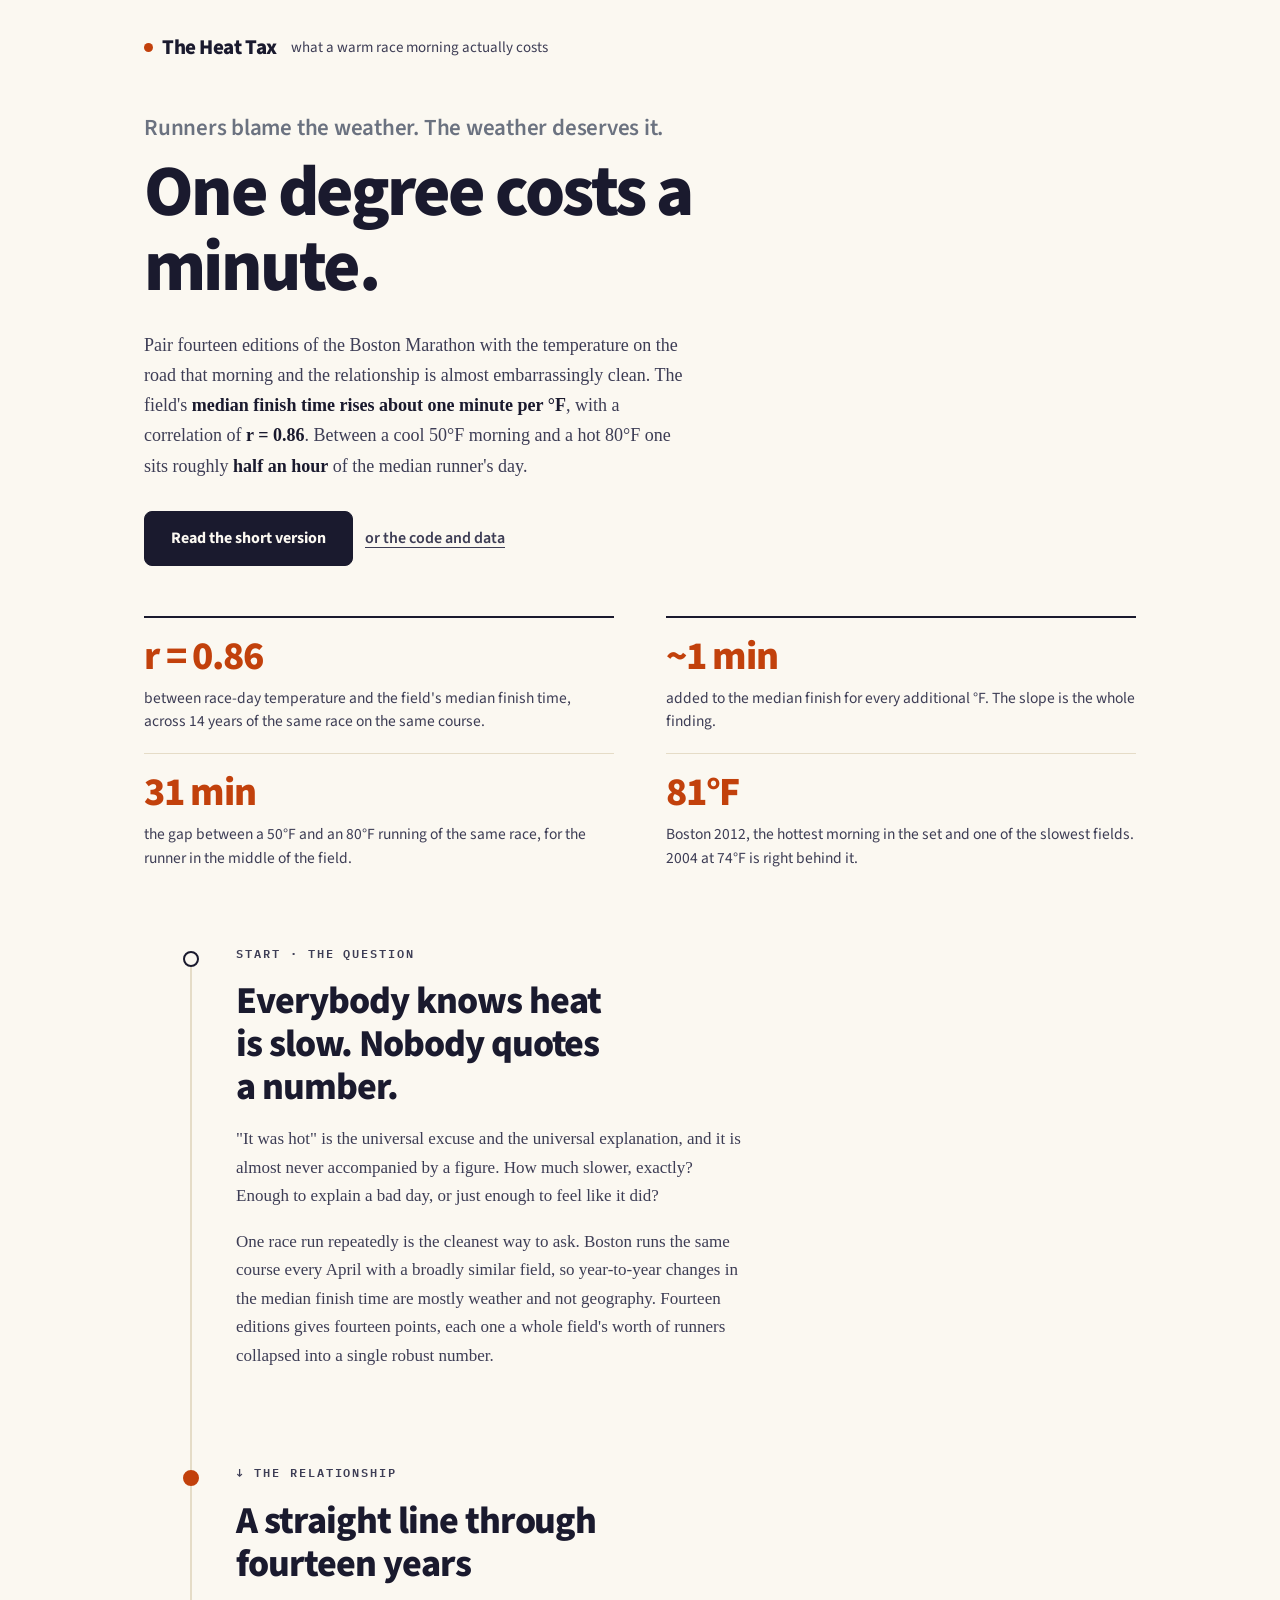
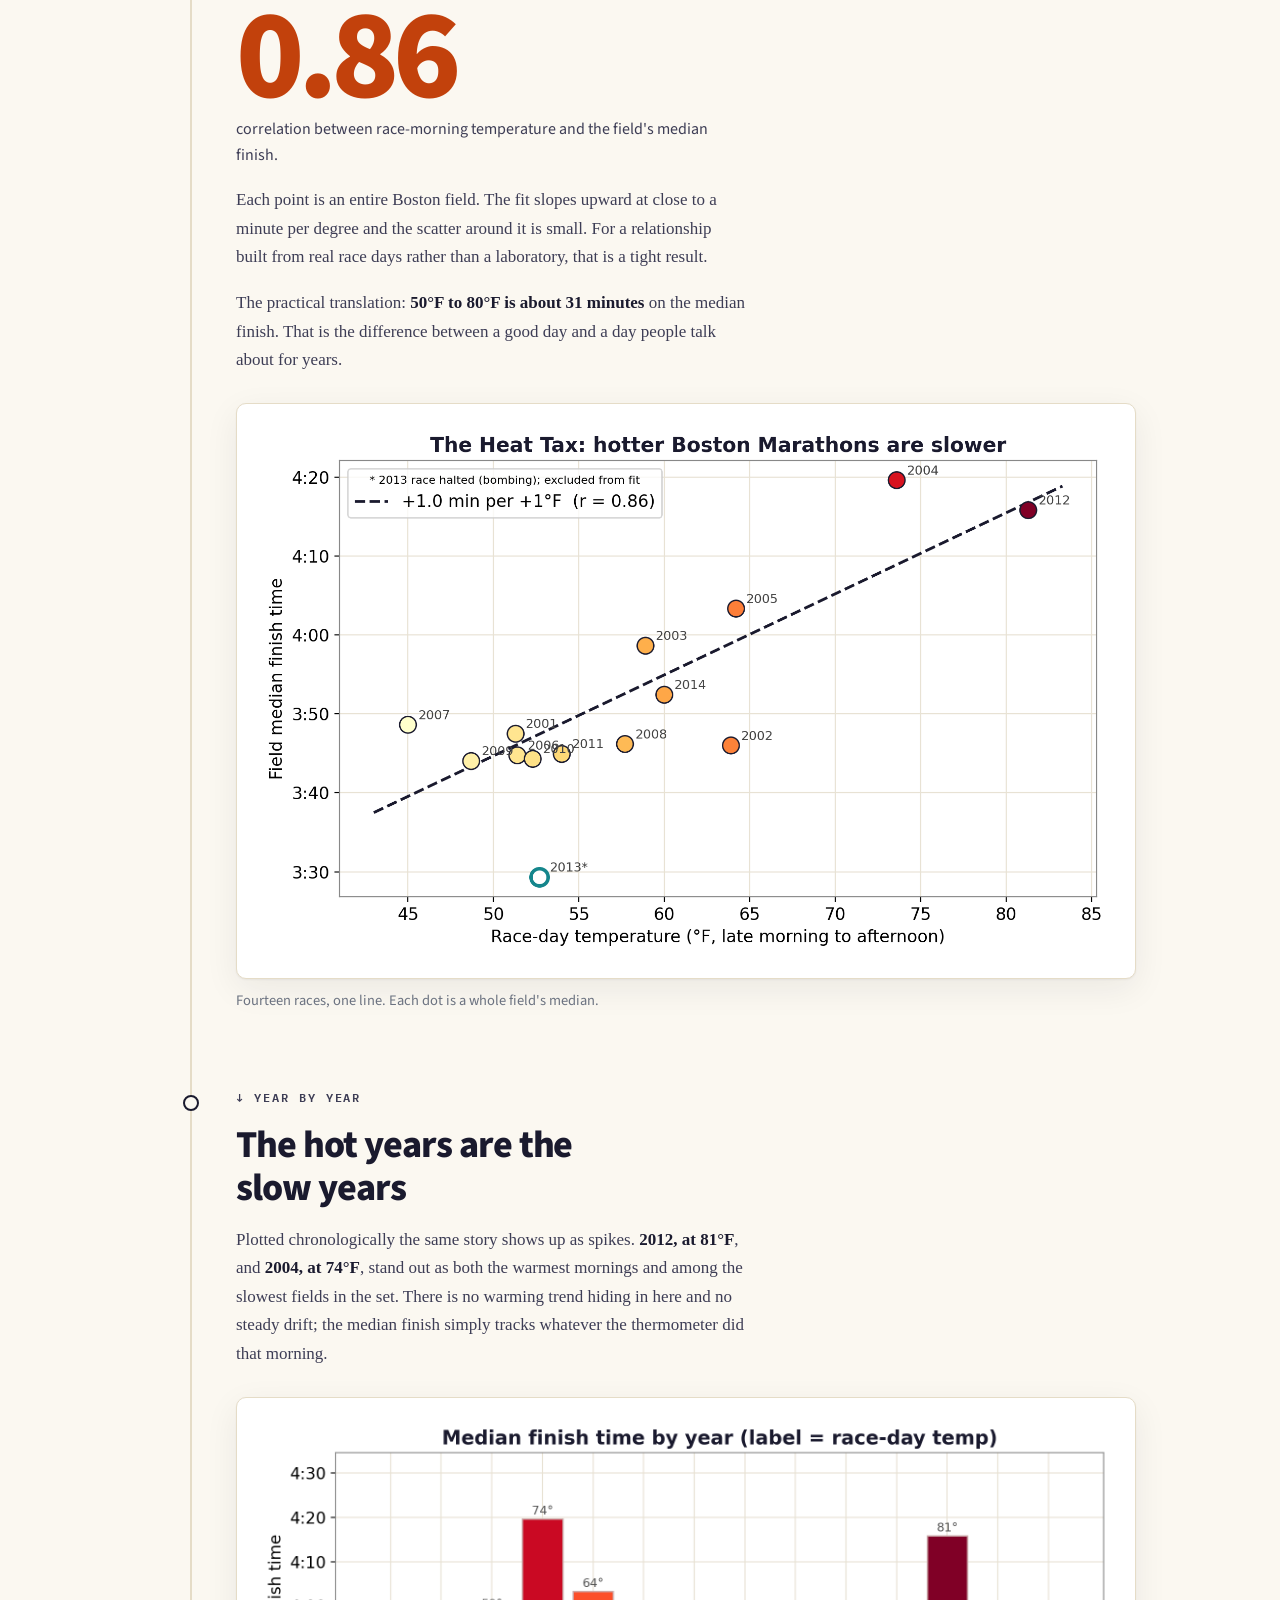
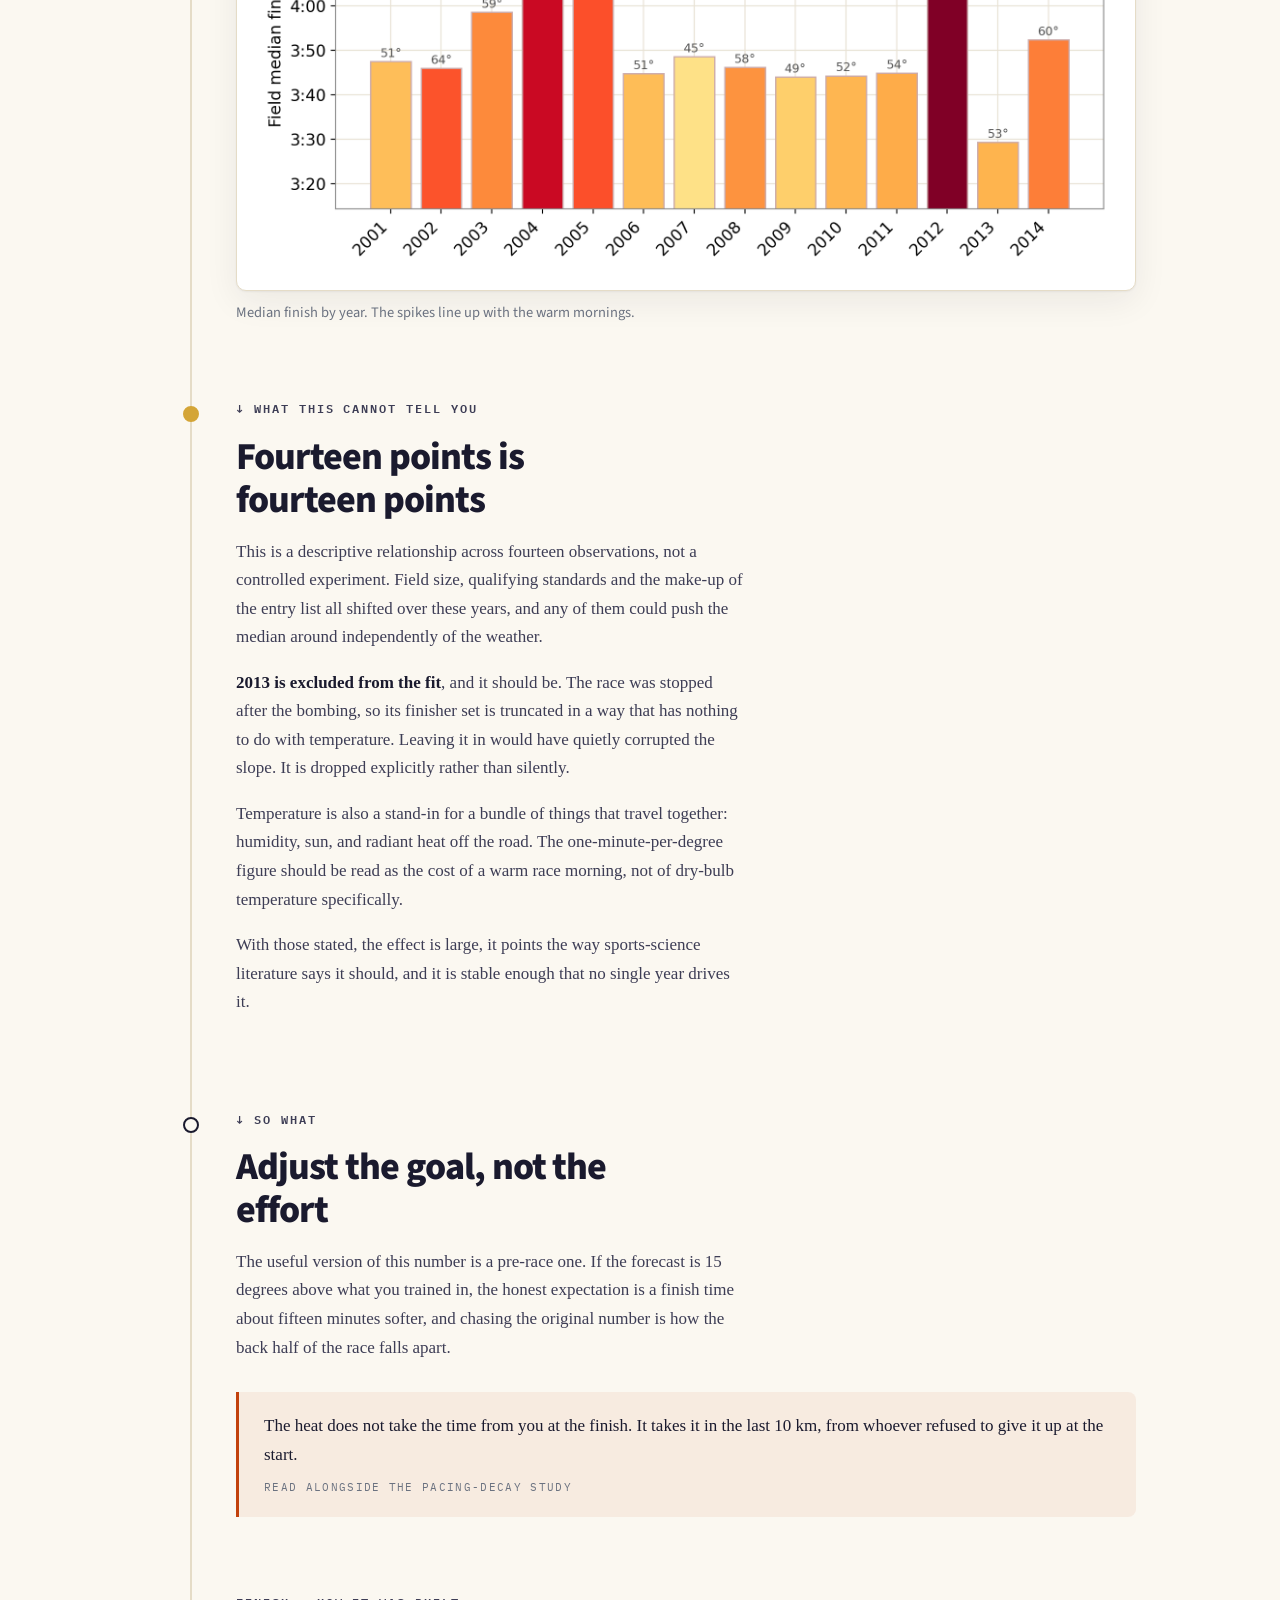
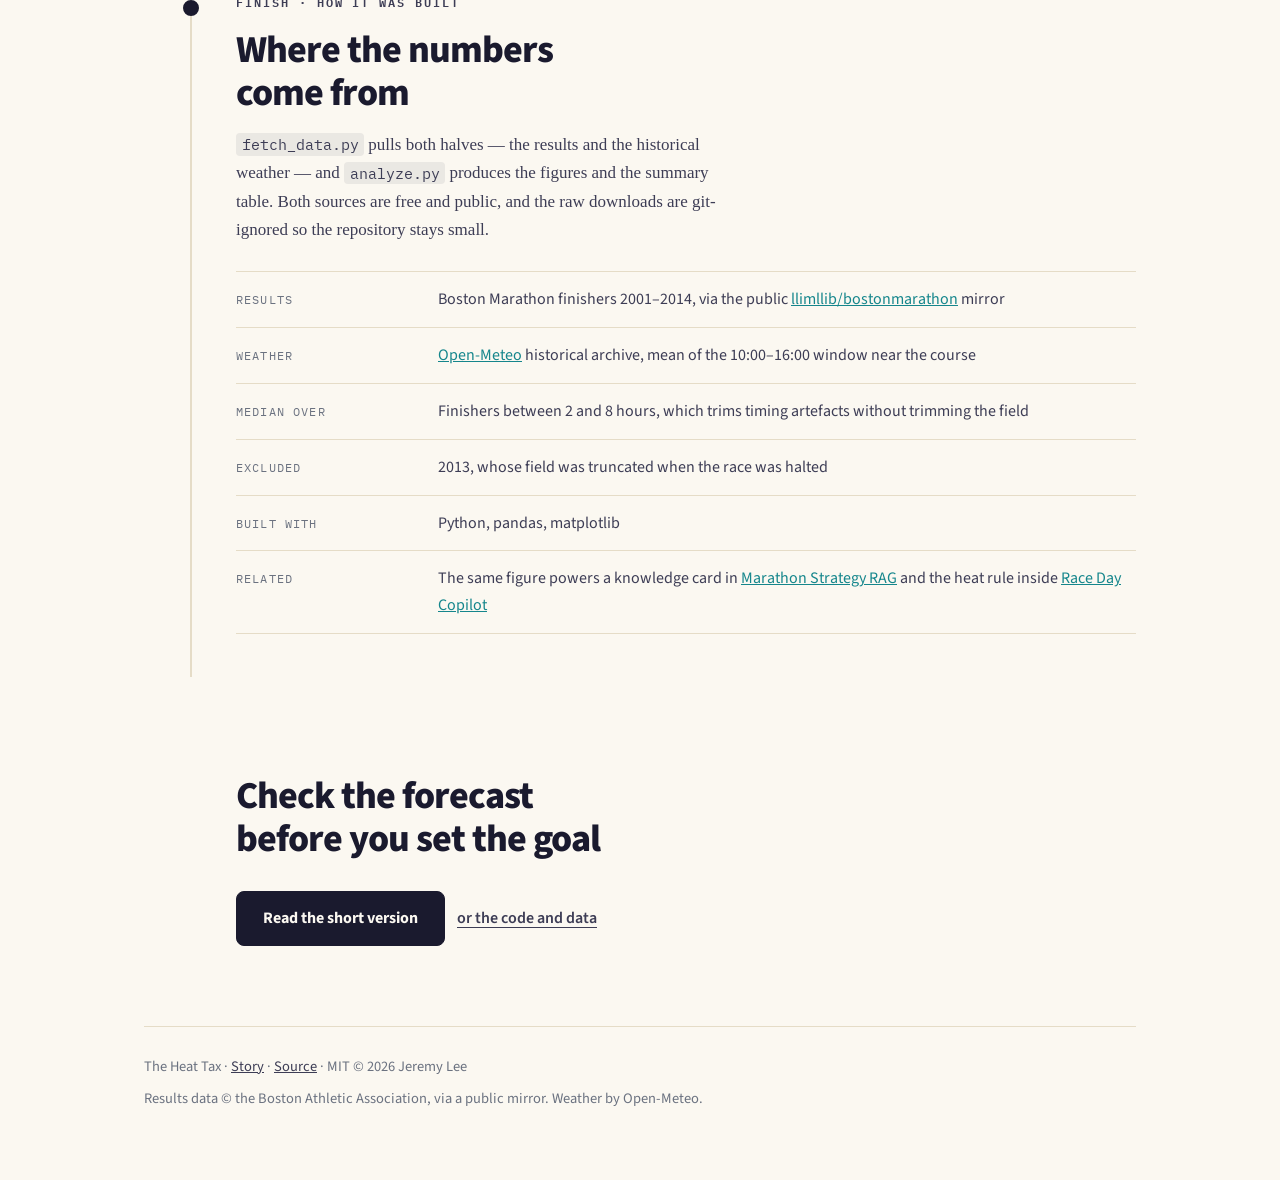
==== overview/index.html @ ca4b38ec "Add an /overview/ writeup page A long-form product page at /overview/, in the shape of the Leeway an" ====
<!doctype html>
<html lang="en">
<head>
<meta charset="utf-8" />
<meta name="viewport" content="width=device-width, initial-scale=1, viewport-fit=cover" />
<title>The Heat Tax — one minute per degree, across 14 Boston Marathons</title>
<meta name="description" content="Pairing 14 editions of the Boston Marathon with race-day weather. The field's median finish time rises about one minute per °F, r = 0.86. An 80°F day costs the median runner half an hour." />
<meta name="theme-color" content="#FBF8F1" />
<meta property="og:title" content="The Heat Tax" />
<meta property="og:description" content="Fourteen Boston Marathons against race-day temperature. Every degree costs the median runner about a minute." />
<meta property="og:type" content="article" />
<meta property="og:url" content="https://lyhjeremy.github.io/marathon-heat-tax/overview/" />
<link rel="preconnect" href="https://fonts.googleapis.com" />
<link rel="preconnect" href="https://fonts.gstatic.com" crossorigin />
<link href="https://fonts.googleapis.com/css2?family=Source+Sans+3:wght@400;600;700;800&family=IBM+Plex+Mono:wght@400;600&display=swap" rel="stylesheet" />
<style>
  :root {
    --paper: #FBF8F1;
    --card: #FFFFFF;
    --plate: #FFFFFF;
    --ink: #1a1a2e;
    --ink2: #3d3d55;
    --muted: #6B7280;
    --rule: #E5DCC7;
    --accent: #C2410C;
    --accent2: #D4A537;
    --link: #15868C;
    --serif: Georgia, 'Iowan Old Style', 'Times New Roman', serif;
    --sans: 'Source Sans 3', -apple-system, system-ui, sans-serif;
    --mono: 'IBM Plex Mono', ui-monospace, 'SF Mono', monospace;
    --shadow: 0 1px 2px rgba(26,26,46,.05), 0 10px 34px rgba(26,26,46,.07);
    --spine:  92px;
    --col:    min(100% - 2.6rem, 62rem);
  }
  @media (prefers-color-scheme: dark) {
    :root {
      --paper: #14141f;
      --card: #1c1c2a;
      --plate: #f7f4ec;
      --ink: #F2EFE6;
      --ink2: #C9C4B6;
      --muted: #918B7D;
      --rule: #33313f;
      --accent: #FB923C;
      --accent2: #E3BC5E;
      --link: #3FB4B9;
      --shadow: 0 1px 2px rgba(0,0,0,.32), 0 10px 34px rgba(0,0,0,.4);
    }
  }

  * { box-sizing: border-box; }
  html { scroll-behavior: smooth; }
  body {
    margin: 0; background: var(--paper); color: var(--ink);
    font-family: var(--serif); font-size: clamp(17px, 0.55rem + 0.6vw, 19.5px);
    line-height: 1.68; -webkit-font-smoothing: antialiased; overflow-x: hidden;
  }
  img { max-width: 100%; height: auto; display: block; }
  a { color: var(--link); }
  :focus-visible { outline: 2px solid var(--accent); outline-offset: 3px; border-radius: 2px; }
  strong { font-weight: 700; color: var(--ink); }
  code { font-family: var(--mono); font-size: .86em;
         background: color-mix(in srgb, var(--ink) 7%, transparent);
         padding: .12em .38em; border-radius: 4px; }
  .wrap { width: var(--col); margin: 0 auto; }

  .eyebrow { font-family: var(--mono); font-weight: 600; font-size: 11.5px;
             letter-spacing: .17em; text-transform: uppercase; color: var(--muted);
             margin: 0 0 14px; }

  .masthead { display: flex; align-items: baseline; gap: 14px; flex-wrap: wrap; padding: 30px 0 0; }
  .logo { font-family: var(--sans); font-weight: 800; font-size: 21px;
          letter-spacing: -.02em; display: flex; align-items: center; gap: 9px; }
  .dot { width: 9px; height: 9px; border-radius: 50%; background: var(--accent); flex: none; }
  .tagline { font-size: 15px; color: var(--ink2); font-family: var(--sans); }

  .hero { padding: 44px 0 54px; }
  .kicker { font-family: var(--sans); font-size: clamp(18px, 2.1vw, 23px); font-weight: 600;
            color: var(--muted); margin: 0 0 8px; letter-spacing: -.01em; }
  .hero h1 { font-family: var(--sans); font-size: clamp(37px, 6vw, 72px); font-weight: 800;
             letter-spacing: -.035em; line-height: 1.04; margin: 0; max-width: 17ch; }
  .hero-sub { margin: 24px 0 0; font-size: 1.06em; color: var(--ink2); max-width: 60ch; }

  .cta-row { display: flex; gap: 12px; flex-wrap: wrap; margin-top: 30px; align-items: center; }
  .btn { display: inline-block; padding: 13px 26px; border-radius: 8px;
         font-family: var(--sans); font-weight: 700; font-size: 16px;
         text-decoration: none; border: 1px solid var(--ink); transition: transform .15s ease; }
  .btn:hover { transform: translateY(-1px); }
  .btn-primary { background: var(--ink); color: var(--paper); }
  .textlink { font-family: var(--sans); font-size: 16px; font-weight: 600; color: var(--ink2);
              text-decoration: underline; text-underline-offset: 4px;
              text-decoration-thickness: 1px; }
  .textlink:hover { color: var(--ink); }

  .claims { display: grid; grid-template-columns: 1fr; gap: 0 52px; margin: 50px 0 0; }
  @media (min-width: 760px) { .claims { grid-template-columns: 1fr 1fr; } }
  .claim { padding: 18px 0 20px; border-top: 1px solid var(--rule); }
  .claim:first-child, .claim:nth-child(2) { border-top: 2px solid var(--ink); }
  @media (max-width: 759px) { .claim:nth-child(2) { border-top: 1px solid var(--rule); } }
  .claim .n { font-family: var(--sans); font-weight: 800; font-size: 40px; line-height: 1.05;
              color: var(--accent); letter-spacing: -.03em; font-variant-numeric: tabular-nums; }
  .claim h3 { margin: 0 0 6px; }
  .claim p { margin: 9px 0 0; font-size: 15.5px; color: var(--ink2); line-height: 1.5;
             font-family: var(--sans); }

  .route { position: relative; padding-bottom: 30px; }
  .route::before { content: ""; position: absolute; left: calc(var(--spine) / 2); top: 8px;
                   bottom: 80px; width: 2px; background: var(--rule); }
  .stop { position: relative; padding: 0 0 76px var(--spine); }
  .stop::before { content: ""; position: absolute; left: calc(var(--spine) / 2 - 7px); top: 7px;
                  width: 16px; height: 16px; border-radius: 50%;
                  background: var(--paper); border: 2px solid var(--ink); box-sizing: border-box; }
  .stop--key::before { background: var(--accent); border-color: var(--accent); }
  .stop--warn::before { background: var(--accent2); border-color: var(--accent2); }
  .stop--end::before { background: var(--ink); }

  h2 { font-family: var(--sans); font-size: clamp(27px, 3.7vw, 38px); font-weight: 800;
       letter-spacing: -.027em; line-height: 1.13; margin: 12px 0 16px; max-width: 19ch; }
  h3 { font-family: var(--sans); font-size: 17px; font-weight: 700; margin: 0 0 7px;
       letter-spacing: -.012em; }
  .stop p { margin: 0 0 17px; max-width: 60ch; color: var(--ink2); }

  .bignum { font-family: var(--sans); font-weight: 800; font-size: clamp(74px, 10vw, 128px);
            line-height: .86; letter-spacing: -.05em; margin: 6px 0 4px; color: var(--accent);
            font-variant-numeric: tabular-nums; }
  .bignum-note { font-family: var(--sans); font-size: 16px; color: var(--muted); margin: 0 0 20px; }

  /* A white-background chart would glow in dark mode; the plate makes it read
     as a deliberately printed page instead. */
  figure { margin: 28px 0 0; }
  .plate { background: var(--plate); border: 1px solid var(--rule); border-radius: 10px;
           padding: 14px; box-shadow: var(--shadow); overflow: hidden; }
  .plate img { border-radius: 4px; }
  .plate--flush { padding: 0; }
  .shot { border-radius: 10px; border: 1px solid var(--rule); box-shadow: var(--shadow);
          overflow: hidden; background: var(--card); }
  /* min() so the cap never exceeds the column on a phone */
  .shot--narrow { max-width: min(430px, 100%); }
  figcaption { margin-top: 11px; font-family: var(--sans); font-size: 14.5px;
               color: var(--muted); line-height: 1.5; }
  .panels { display: grid; grid-template-columns: repeat(auto-fit, minmax(258px, 1fr));
            gap: 22px; margin-top: 28px; }
  .panels figure { margin: 0; }

  .pull { margin: 30px 0 0; padding: 20px 25px; border-left: 3px solid var(--accent);
          background: color-mix(in srgb, var(--accent) 7%, transparent);
          border-radius: 0 8px 8px 0; }
  .pull p { margin: 0 0 9px; color: var(--ink); max-width: none; }
  .pull p:last-of-type { margin: 0; }
  .pull .who { font-family: var(--mono); font-size: 11px; letter-spacing: .12em;
               text-transform: uppercase; color: var(--muted); display: block; margin-top: 9px; }

  .grid { display: grid; grid-template-columns: repeat(auto-fit, minmax(238px, 1fr));
          gap: 1px; margin-top: 28px; background: var(--rule);
          border: 1px solid var(--rule); border-radius: 10px; overflow: hidden; }
  .cell { background: var(--paper); padding: 22px 20px; }
  .cell p { font-size: 15px; margin: 0; color: var(--ink2); max-width: none;
            line-height: 1.55; font-family: var(--sans); }

  /* results tables: scroll inside their own box, never the page */
  .tablewrap { margin-top: 26px; overflow-x: auto; border: 1px solid var(--rule);
               border-radius: 10px; background: var(--card); }
  table { border-collapse: collapse; width: 100%; min-width: 480px;
          font-family: var(--sans); font-size: 15.5px; }
  th, td { padding: 12px 16px; text-align: left; border-bottom: 1px solid var(--rule); }
  th { font-family: var(--mono); font-size: 11px; letter-spacing: .1em;
       text-transform: uppercase; color: var(--muted); font-weight: 600; }
  td { color: var(--ink2); font-variant-numeric: tabular-nums; }
  tr:last-child td { border-bottom: 0; }
  .win td { color: var(--ink); font-weight: 700;
            background: color-mix(in srgb, var(--accent) 8%, transparent); }

  /* real terminal output, quoted verbatim */
  .term { margin-top: 26px; background: #14141f; color: #e6e3da; border-radius: 10px;
          padding: 18px 20px; overflow-x: auto; box-shadow: var(--shadow);
          border: 1px solid #2a2a3a; }
  .term pre { margin: 0; font-family: var(--mono); font-size: 13px; line-height: 1.62;
              white-space: pre; }
  .term .c { color: #9aa08f; }
  .term .g { color: #7fd18f; }
  .term .y { color: #E3BC5E; }

  .specs { margin-top: 26px; border-top: 1px solid var(--rule); }
  .spec { display: grid; grid-template-columns: 1fr; gap: 2px;
          padding: 14px 0; border-bottom: 1px solid var(--rule); }
  @media (min-width: 700px) { .spec { grid-template-columns: 178px 1fr; gap: 24px; } }
  .spec dt { font-family: var(--mono); font-size: 11.5px; letter-spacing: .1em;
             text-transform: uppercase; color: var(--muted); padding-top: 4px; }
  .spec dd { margin: 0; font-size: 16px; color: var(--ink2); font-family: var(--sans); }

  .close { padding: 6px 0 80px var(--spine); position: relative; }
  .close h2 { max-width: 20ch; }
  footer { border-top: 1px solid var(--rule); padding: 28px 0 60px;
           font-family: var(--sans); font-size: 14.5px; color: var(--muted); }
  footer a { color: var(--ink2); }
  footer p { margin: 0 0 8px; }

  @media (max-width: 640px) {
    :root { --spine: 38px; }
    .hero { padding: 36px 0 46px; }
    .stop { padding-bottom: 58px; }
    .plate { padding: 9px; }
    .term { padding: 14px 14px; }
    .term pre { font-size: 11.5px; }
  }
  @media (prefers-reduced-motion: reduce) {
    html { scroll-behavior: auto; }
    .btn { transition: none; }
  }

</style>
</head>
<body>
<div class="wrap">
  <header class="masthead">
    <div class="logo"><span class="dot" aria-hidden="true"></span>The Heat Tax</div>
    <div class="tagline">what a warm race morning actually costs</div>
  </header>

  <section class="hero">
    <p class="kicker">Runners blame the weather. The weather deserves it.</p>
    <h1>One degree costs a minute.</h1>

    <p class="hero-sub">
      Pair fourteen editions of the Boston Marathon with the temperature on the
      road that morning and the relationship is almost embarrassingly clean. The
      field's <strong>median finish time rises about one minute per °F</strong>,
      with a correlation of <strong>r = 0.86</strong>. Between a cool 50°F morning
      and a hot 80°F one sits roughly <strong>half an hour</strong> of the median
      runner's day.
    </p>

    <div class="cta-row">
      <a class="btn btn-primary" href="../">Read the short version</a>
      <a class="textlink" href="https://github.com/lyhjeremy/marathon-heat-tax">or the code and data</a>
    </div>

    <div class="claims">
      <div class="claim">
        <div class="n">r = 0.86</div>
        <p>between race-day temperature and the field's median finish time, across
           14 years of the same race on the same course.</p>
      </div>
      <div class="claim">
        <div class="n">~1 min</div>
        <p>added to the median finish for every additional °F. The slope is the
           whole finding.</p>
      </div>
      <div class="claim">
        <div class="n">31 min</div>
        <p>the gap between a 50°F and an 80°F running of the same race, for the
           runner in the middle of the field.</p>
      </div>
      <div class="claim">
        <div class="n">81°F</div>
        <p>Boston 2012, the hottest morning in the set and one of the slowest
           fields. 2004 at 74°F is right behind it.</p>
      </div>
    </div>
  </section>
</div>

<div class="wrap">
<div class="route">

  <section class="stop">
    <p class="eyebrow">Start · the question</p>
    <h2>Everybody knows heat is slow. Nobody quotes a number.</h2>
    <p>
      "It was hot" is the universal excuse and the universal explanation, and it
      is almost never accompanied by a figure. How much slower, exactly? Enough
      to explain a bad day, or just enough to feel like it did?
    </p>
    <p>
      One race run repeatedly is the cleanest way to ask. Boston runs the same
      course every April with a broadly similar field, so year-to-year changes in
      the median finish time are mostly weather and not geography. Fourteen
      editions gives fourteen points, each one a whole field's worth of runners
      collapsed into a single robust number.
    </p>
  </section>

  <section class="stop stop--key">
    <p class="eyebrow">↓ the relationship</p>
    <h2>A straight line through fourteen years</h2>

    <div class="bignum">0.86</div>
    <p class="bignum-note">correlation between race-morning temperature and the field's median finish.</p>

    <p>
      Each point is an entire Boston field. The fit slopes upward at close to a
      minute per degree and the scatter around it is small. For a relationship
      built from real race days rather than a laboratory, that is a tight result.
    </p>
    <p>
      The practical translation: <strong>50°F to 80°F is about 31 minutes</strong>
      on the median finish. That is the difference between a good day and a day
      people talk about for years.
    </p>
    <figure>
      <div class="plate">
        <img width="1720" height="1080" src="../figures/01_temp_vs_time.png" fetchpriority="high"
          alt="Scatter plot of race-day temperature against the field's median finish time for fourteen Boston Marathons, with a fitted upward-sloping line. The hottest years sit top right and the coolest bottom left." />
      </div>
      <figcaption>Fourteen races, one line. Each dot is a whole field's median.</figcaption>
    </figure>
  </section>

  <section class="stop">
    <p class="eyebrow">↓ year by year</p>
    <h2>The hot years are the slow years</h2>
    <p>
      Plotted chronologically the same story shows up as spikes. <strong>2012,
      at 81°F</strong>, and <strong>2004, at 74°F</strong>, stand out as both the
      warmest mornings and among the slowest fields in the set. There is no
      warming trend hiding in here and no steady drift; the median finish simply
      tracks whatever the thermometer did that morning.
    </p>
    <figure>
      <div class="plate">
        <img width="1800" height="960" src="../figures/02_median_by_year.png" loading="lazy"
          alt="Median finish time by year from 2001 to 2014, with visible upward spikes in the hot years 2004 and 2012 and lower values in cooler years." />
      </div>
      <figcaption>Median finish by year. The spikes line up with the warm mornings.</figcaption>
    </figure>
  </section>

  <section class="stop stop--warn">
    <p class="eyebrow">↓ what this cannot tell you</p>
    <h2>Fourteen points is fourteen points</h2>
    <p>
      This is a descriptive relationship across fourteen observations, not a
      controlled experiment. Field size, qualifying standards and the make-up of
      the entry list all shifted over these years, and any of them could push the
      median around independently of the weather.
    </p>
    <p>
      <strong>2013 is excluded from the fit</strong>, and it should be. The race
      was stopped after the bombing, so its finisher set is truncated in a way
      that has nothing to do with temperature. Leaving it in would have quietly
      corrupted the slope. It is dropped explicitly rather than silently.
    </p>
    <p>
      Temperature is also a stand-in for a bundle of things that travel together:
      humidity, sun, and radiant heat off the road. The one-minute-per-degree
      figure should be read as the cost of a warm race morning, not of dry-bulb
      temperature specifically.
    </p>
    <p>
      With those stated, the effect is large, it points the way sports-science
      literature says it should, and it is stable enough that no single year drives it.
    </p>
  </section>

  <section class="stop">
    <p class="eyebrow">↓ so what</p>
    <h2>Adjust the goal, not the effort</h2>
    <p>
      The useful version of this number is a pre-race one. If the forecast is 15
      degrees above what you trained in, the honest expectation is a finish time
      about fifteen minutes softer, and chasing the original number is how the
      back half of the race falls apart.
    </p>
    <div class="pull">
      <p>The heat does not take the time from you at the finish. It takes it in
         the last 10 km, from whoever refused to give it up at the start.</p>
      <span class="who">Read alongside the pacing-decay study</span>
    </div>
  </section>

  <section class="stop stop--end">
    <p class="eyebrow">Finish · how it was built</p>
    <h2>Where the numbers come from</h2>
    <p>
      <code>fetch_data.py</code> pulls both halves — the results and the historical
      weather — and <code>analyze.py</code> produces the figures and the summary
      table. Both sources are free and public, and the raw downloads are
      git-ignored so the repository stays small.
    </p>
    <dl class="specs">
      <div class="spec"><dt>Results</dt><dd>Boston Marathon finishers 2001–2014, via the public <a href="https://github.com/llimllib/bostonmarathon">llimllib/bostonmarathon</a> mirror</dd></div>
      <div class="spec"><dt>Weather</dt><dd><a href="https://open-meteo.com/">Open-Meteo</a> historical archive, mean of the 10:00–16:00 window near the course</dd></div>
      <div class="spec"><dt>Median over</dt><dd>Finishers between 2 and 8 hours, which trims timing artefacts without trimming the field</dd></div>
      <div class="spec"><dt>Excluded</dt><dd>2013, whose field was truncated when the race was halted</dd></div>
      <div class="spec"><dt>Built with</dt><dd>Python, pandas, matplotlib</dd></div>
      <div class="spec"><dt>Related</dt><dd>The same figure powers a knowledge card in <a href="https://lyhjeremy.github.io/marathon-strategy-rag/">Marathon Strategy RAG</a> and the heat rule inside <a href="https://lyhjeremy.github.io/race-day-copilot/">Race Day Copilot</a></dd></div>
    </dl>
  </section>

</div>
</div>

<div class="wrap">
  <section class="close">
    <h2>Check the forecast before you set the goal</h2>
    <div class="cta-row">
      <a class="btn btn-primary" href="../">Read the short version</a>
      <a class="textlink" href="https://github.com/lyhjeremy/marathon-heat-tax">or the code and data</a>
    </div>
  </section>

  <footer>
    <p>
      The Heat Tax ·
      <a href="../">Story</a> ·
      <a href="https://github.com/lyhjeremy/marathon-heat-tax">Source</a> ·
      MIT © 2026 Jeremy Lee
    </p>
    <p>Results data © the Boston Athletic Association, via a public mirror. Weather by Open-Meteo.</p>
  </footer>
</div>
</body>
</html>
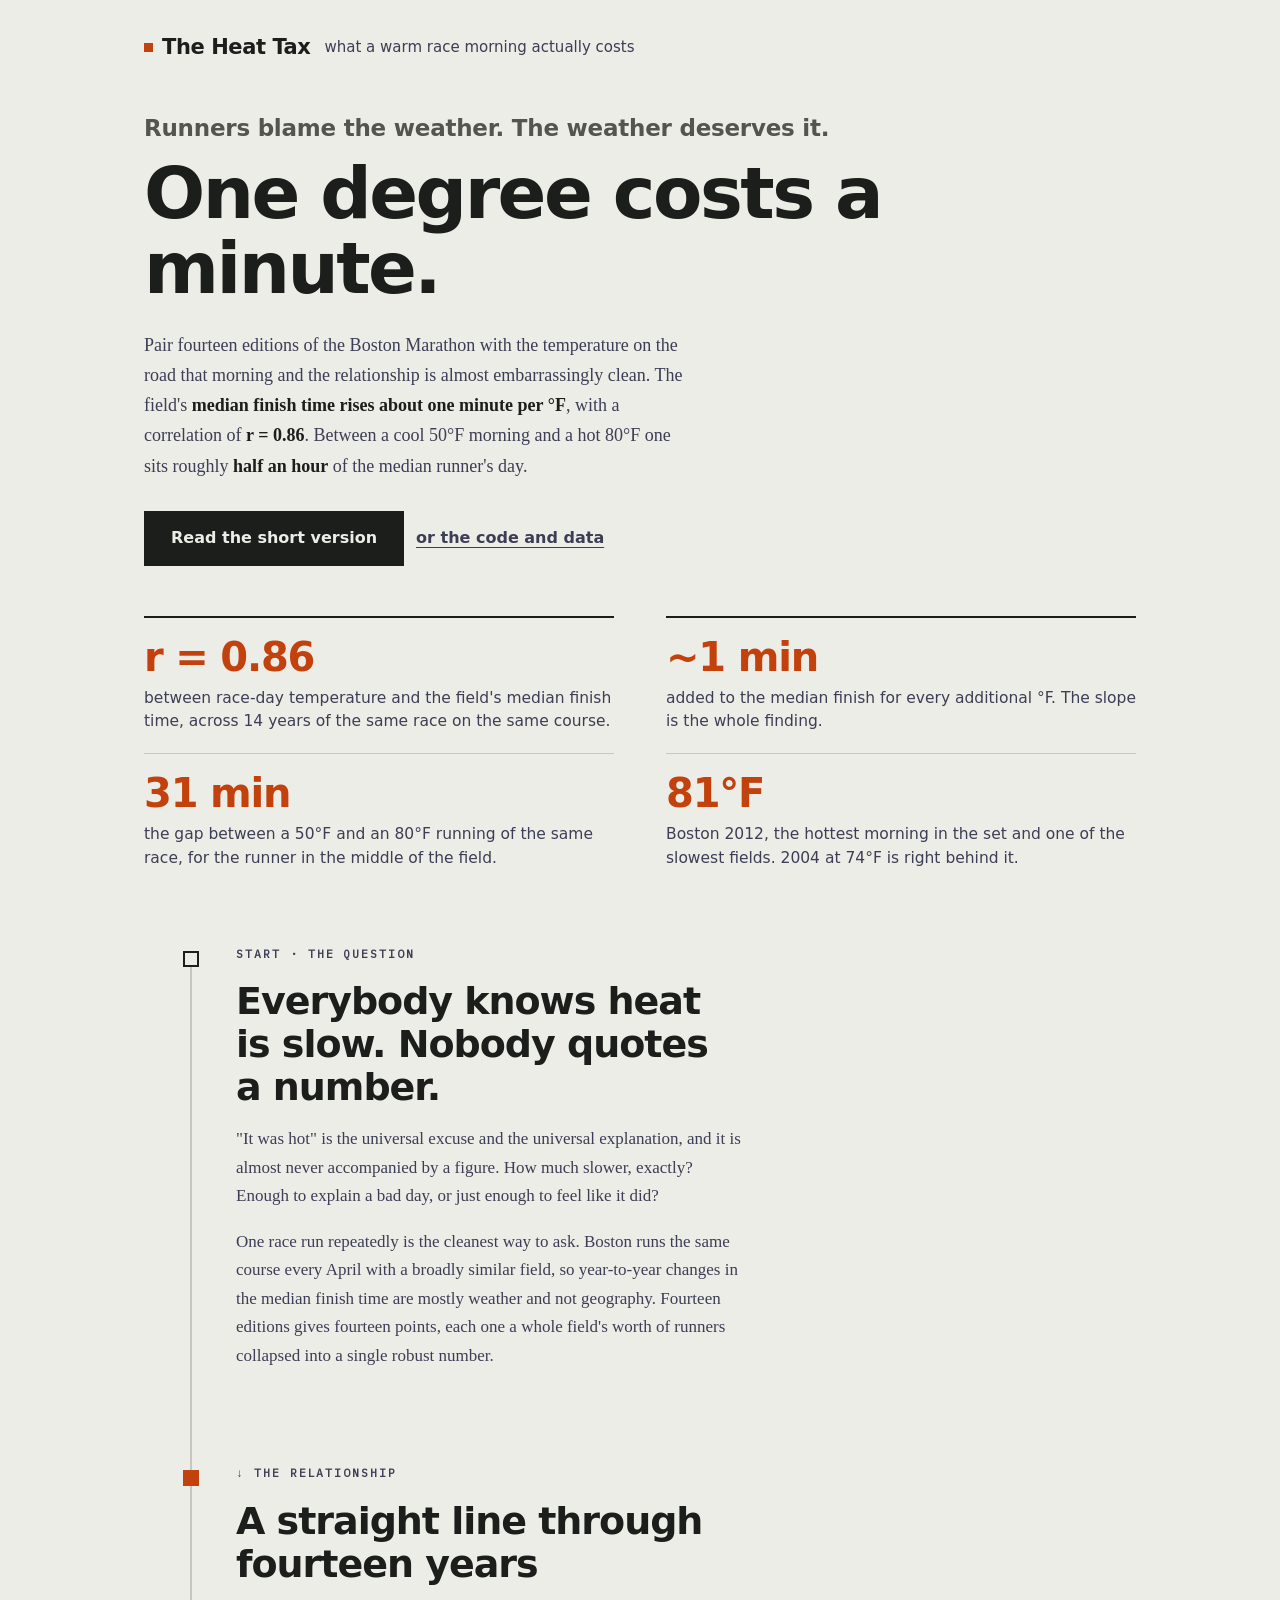
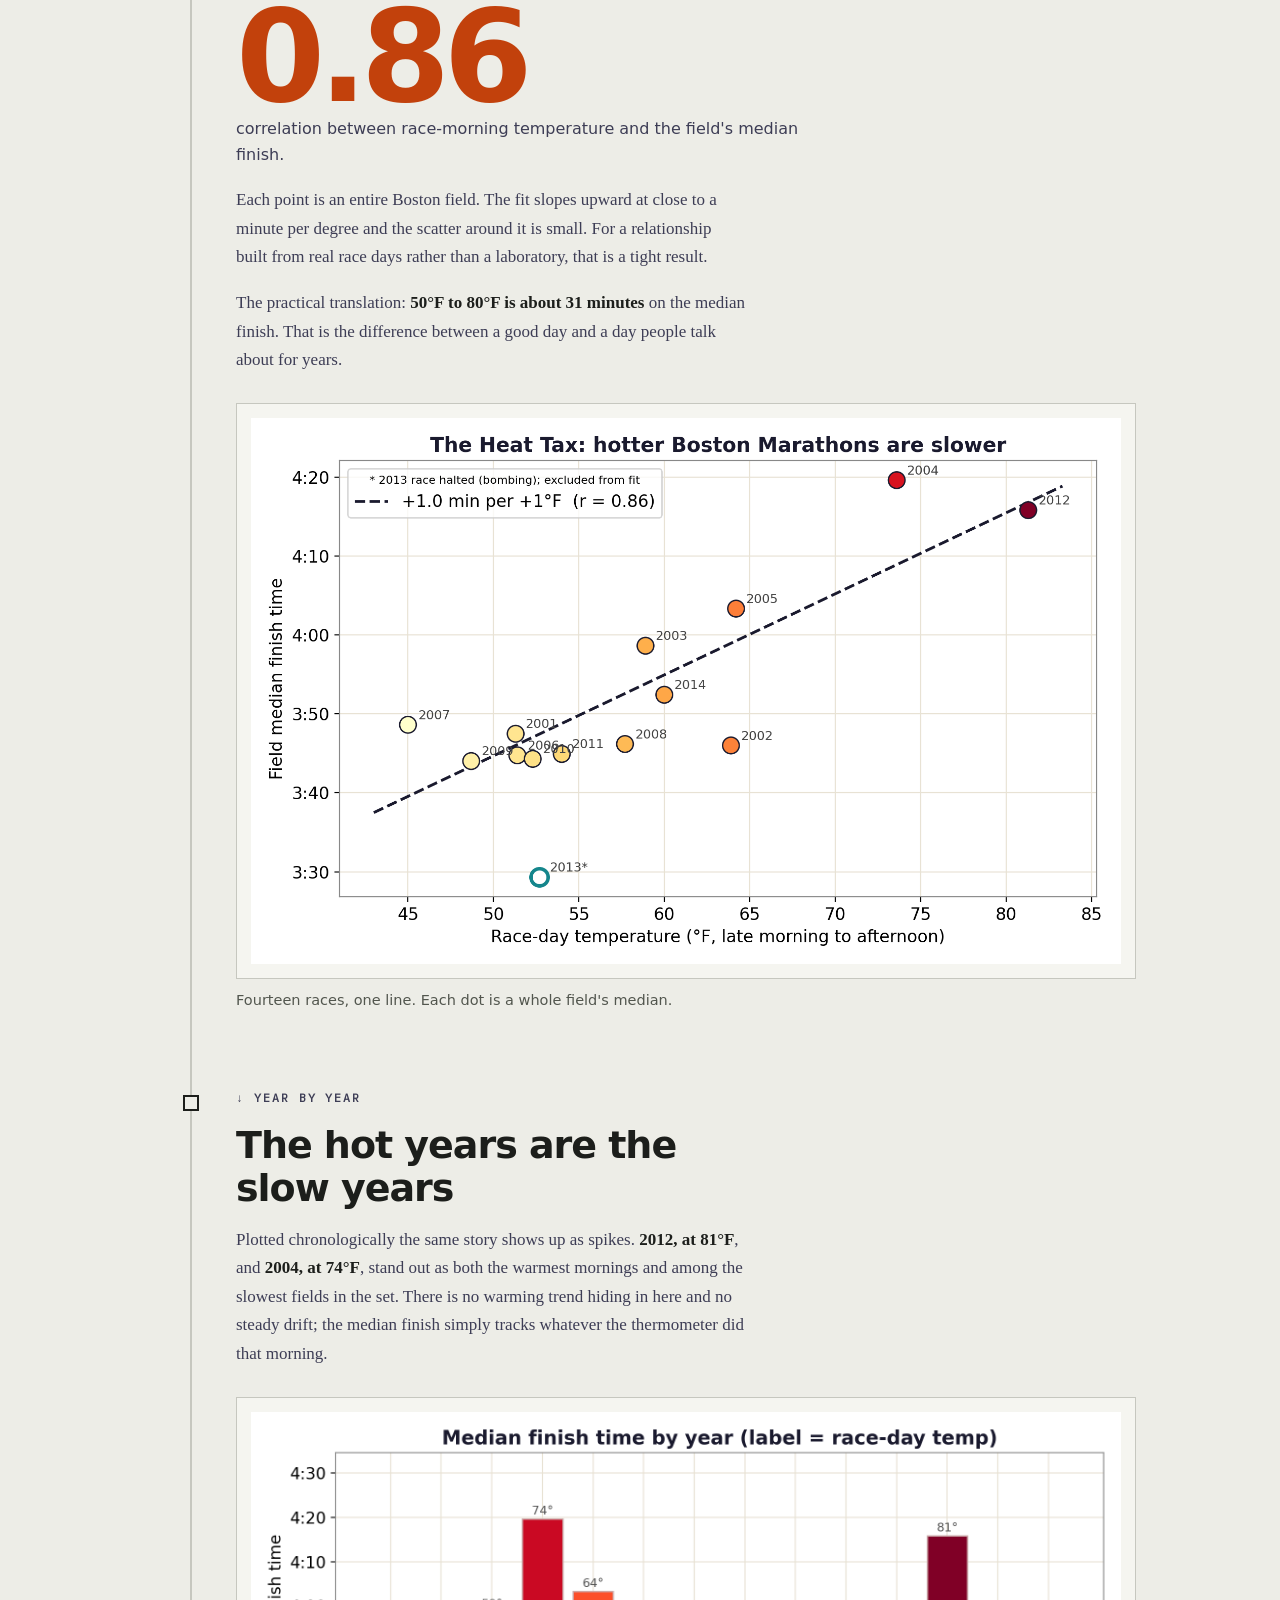
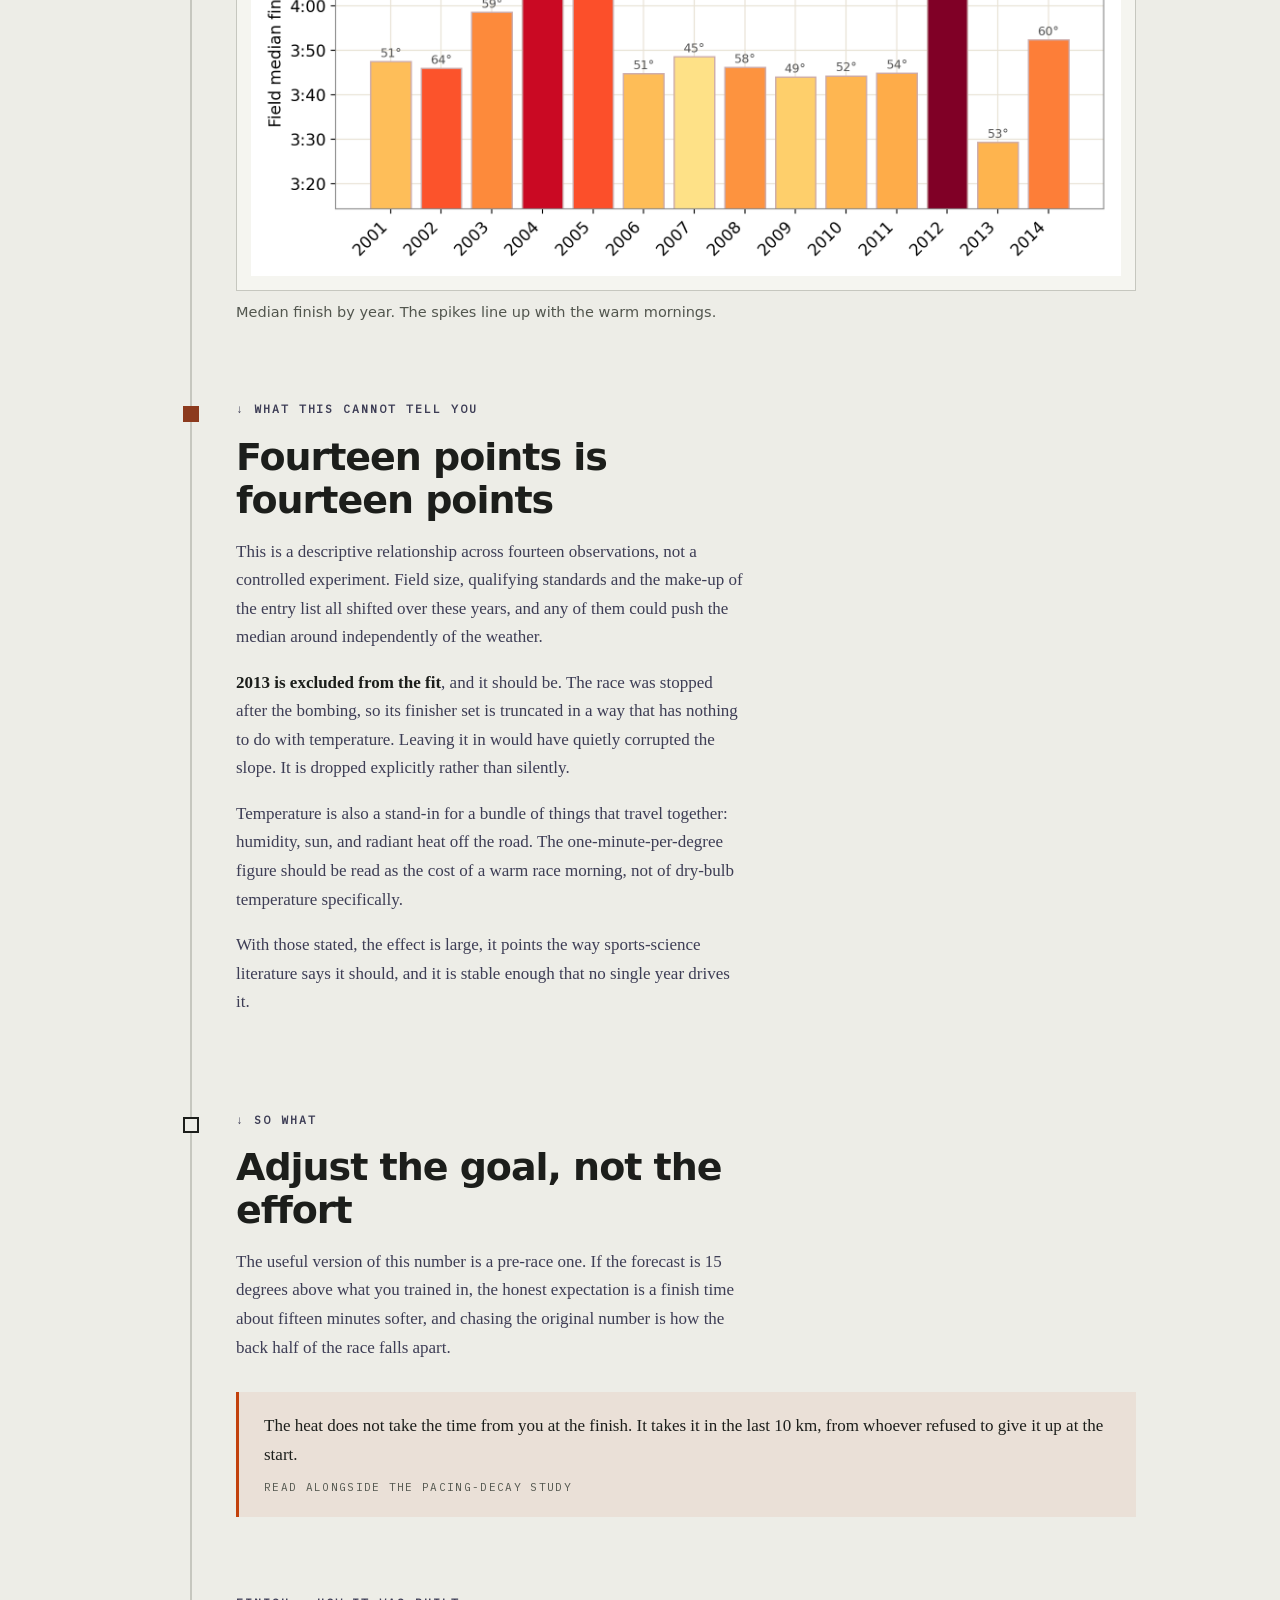
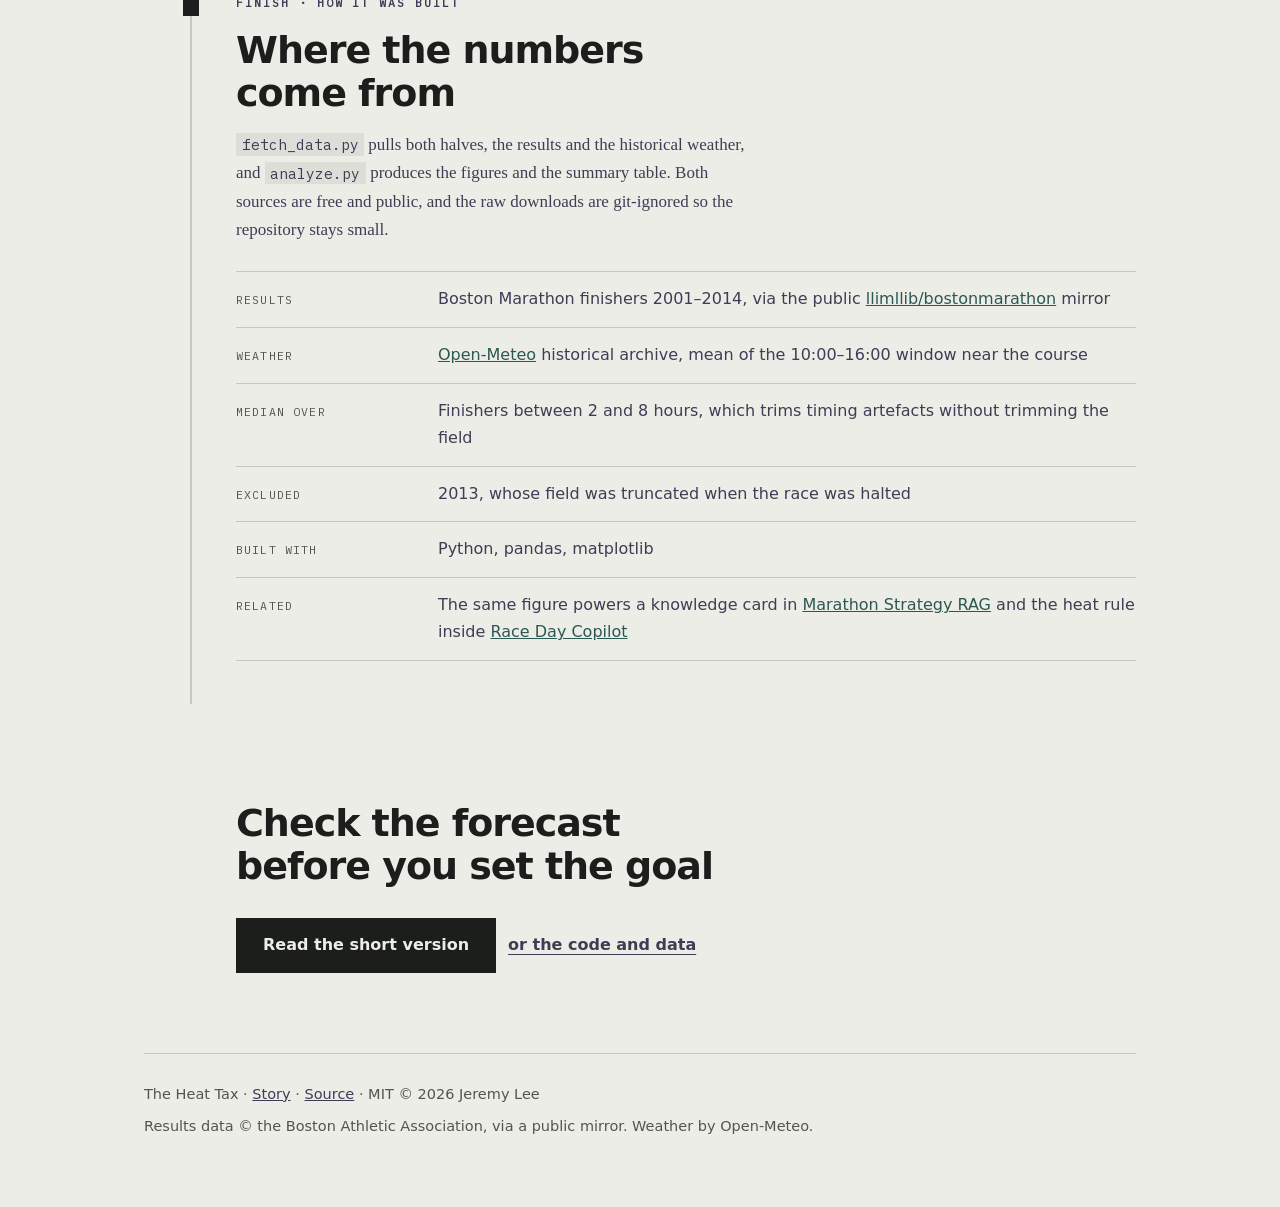
==== commit ddbb3aa5: "Adopt the Ledger house style Replaces the cream and gold Georgia style with a technical-document ide" ====
--- a/overview/index.html
+++ b/overview/index.html
@@ -3,28 +3,31 @@
 <head>
 <meta charset="utf-8" />
 <meta name="viewport" content="width=device-width, initial-scale=1, viewport-fit=cover" />
-<title>The Heat Tax — one minute per degree, across 14 Boston Marathons</title>
+<title>The Heat Tax: one minute per degree, across 14 Boston Marathons</title>
 <meta name="description" content="Pairing 14 editions of the Boston Marathon with race-day weather. The field's median finish time rises about one minute per °F, r = 0.86. An 80°F day costs the median runner half an hour." />
-<meta name="theme-color" content="#FBF8F1" />
+<meta name="theme-color" content="#EDEDE7" />
 <meta property="og:title" content="The Heat Tax" />
 <meta property="og:description" content="Fourteen Boston Marathons against race-day temperature. Every degree costs the median runner about a minute." />
 <meta property="og:type" content="article" />
 <meta property="og:url" content="https://lyhjeremy.github.io/marathon-heat-tax/overview/" />
-<link rel="preconnect" href="https://fonts.googleapis.com" />
-<link rel="preconnect" href="https://fonts.gstatic.com" crossorigin />
-<link href="https://fonts.googleapis.com/css2?family=Source+Sans+3:wght@400;600;700;800&family=IBM+Plex+Mono:wght@400;600&display=swap" rel="stylesheet" />
 <style>
+@font-face{font-family:"Source Serif 4";src:url("../fonts/SourceSerif4-400.woff2")format("woff2");font-weight:400;font-display:swap}
+@font-face{font-family:"Source Serif 4";src:url("../fonts/SourceSerif4-600.woff2")format("woff2");font-weight:600;font-display:swap}
+@font-face{font-family:"IBM Plex Sans";src:url("../fonts/IBMPlexSans-400.woff2")format("woff2");font-weight:400;font-display:swap}
+@font-face{font-family:"IBM Plex Sans";src:url("../fonts/IBMPlexSans-600.woff2")format("woff2");font-weight:600;font-display:swap}
+@font-face{font-family:"IBM Plex Mono";src:url("../fonts/IBMPlexMono-400.woff2")format("woff2");font-weight:400;font-display:swap}
+
   :root {
-    --paper: #FBF8F1;
-    --card: #FFFFFF;
-    --plate: #FFFFFF;
-    --ink: #1a1a2e;
+    --paper: #EDEDE7;
+    --card: #F5F5F0;
+    --plate: #F5F5F0;
+    --ink: #1C1E1B;
     --ink2: #3d3d55;
-    --muted: #6B7280;
-    --rule: #E5DCC7;
+    --muted: #52564E;
+    --rule: #C6C7BF;
     --accent: #C2410C;
-    --accent2: #D4A537;
-    --link: #15868C;
+    --accent2: #8C3A1E;
+    --link: #2C5852;
     --serif: Georgia, 'Iowan Old Style', 'Times New Roman', serif;
     --sans: 'Source Sans 3', -apple-system, system-ui, sans-serif;
     --mono: 'IBM Plex Mono', ui-monospace, 'SF Mono', monospace;
@@ -57,11 +60,11 @@
   }
   img { max-width: 100%; height: auto; display: block; }
   a { color: var(--link); }
-  :focus-visible { outline: 2px solid var(--accent); outline-offset: 3px; border-radius: 2px; }
+  :focus-visible { outline: 2px solid var(--accent); outline-offset: 3px; border-radius: 0; }
   strong { font-weight: 700; color: var(--ink); }
   code { font-family: var(--mono); font-size: .86em;
          background: color-mix(in srgb, var(--ink) 7%, transparent);
-         padding: .12em .38em; border-radius: 4px; }
+         padding: .12em .38em; border-radius: 0; }
   .wrap { width: var(--col); margin: 0 auto; }
 
   .eyebrow { font-family: var(--mono); font-weight: 600; font-size: 11.5px;
@@ -71,7 +74,7 @@
   .masthead { display: flex; align-items: baseline; gap: 14px; flex-wrap: wrap; padding: 30px 0 0; }
   .logo { font-family: var(--sans); font-weight: 800; font-size: 21px;
           letter-spacing: -.02em; display: flex; align-items: center; gap: 9px; }
-  .dot { width: 9px; height: 9px; border-radius: 50%; background: var(--accent); flex: none; }
+  .dot { width: 9px; height: 9px; border-radius: 0; background: var(--accent); flex: none; }
   .tagline { font-size: 15px; color: var(--ink2); font-family: var(--sans); }
 
   .hero { padding: 44px 0 54px; }
@@ -82,9 +85,9 @@
   .hero-sub { margin: 24px 0 0; font-size: 1.06em; color: var(--ink2); max-width: 60ch; }
 
   .cta-row { display: flex; gap: 12px; flex-wrap: wrap; margin-top: 30px; align-items: center; }
-  .btn { display: inline-block; padding: 13px 26px; border-radius: 8px;
+  .btn { display: inline-block; padding: 13px 26px; border-radius: 0;
          font-family: var(--sans); font-weight: 700; font-size: 16px;
-         text-decoration: none; border: 1px solid var(--ink); transition: transform .15s ease; }
+         text-decoration: none; border: 1px solid var(--ink); }
   .btn:hover { transform: translateY(-1px); }
   .btn-primary { background: var(--ink); color: var(--paper); }
   .textlink { font-family: var(--sans); font-size: 16px; font-weight: 600; color: var(--ink2);
@@ -108,7 +111,7 @@
                    bottom: 80px; width: 2px; background: var(--rule); }
   .stop { position: relative; padding: 0 0 76px var(--spine); }
   .stop::before { content: ""; position: absolute; left: calc(var(--spine) / 2 - 7px); top: 7px;
-                  width: 16px; height: 16px; border-radius: 50%;
+                  width: 16px; height: 16px; border-radius: 0;
                   background: var(--paper); border: 2px solid var(--ink); box-sizing: border-box; }
   .stop--key::before { background: var(--accent); border-color: var(--accent); }
   .stop--warn::before { background: var(--accent2); border-color: var(--accent2); }
@@ -128,11 +131,11 @@
   /* A white-background chart would glow in dark mode; the plate makes it read
      as a deliberately printed page instead. */
   figure { margin: 28px 0 0; }
-  .plate { background: var(--plate); border: 1px solid var(--rule); border-radius: 10px;
-           padding: 14px; box-shadow: var(--shadow); overflow: hidden; }
-  .plate img { border-radius: 4px; }
+  .plate { background: var(--plate); border: 1px solid var(--rule); border-radius: 0;
+           padding: 14px; overflow: hidden; }
+  .plate img { border-radius: 0; }
   .plate--flush { padding: 0; }
-  .shot { border-radius: 10px; border: 1px solid var(--rule); box-shadow: var(--shadow);
+  .shot { border-radius: 0; border: 1px solid var(--rule);
           overflow: hidden; background: var(--card); }
   /* min() so the cap never exceeds the column on a phone */
   .shot--narrow { max-width: min(430px, 100%); }
@@ -144,7 +147,7 @@
 
   .pull { margin: 30px 0 0; padding: 20px 25px; border-left: 3px solid var(--accent);
           background: color-mix(in srgb, var(--accent) 7%, transparent);
-          border-radius: 0 8px 8px 0; }
+          border-radius: 0; }
   .pull p { margin: 0 0 9px; color: var(--ink); max-width: none; }
   .pull p:last-of-type { margin: 0; }
   .pull .who { font-family: var(--mono); font-size: 11px; letter-spacing: .12em;
@@ -152,14 +155,14 @@
 
   .grid { display: grid; grid-template-columns: repeat(auto-fit, minmax(238px, 1fr));
           gap: 1px; margin-top: 28px; background: var(--rule);
-          border: 1px solid var(--rule); border-radius: 10px; overflow: hidden; }
+          border: 1px solid var(--rule); border-radius: 0; overflow: hidden; }
   .cell { background: var(--paper); padding: 22px 20px; }
   .cell p { font-size: 15px; margin: 0; color: var(--ink2); max-width: none;
             line-height: 1.55; font-family: var(--sans); }
 
   /* results tables: scroll inside their own box, never the page */
   .tablewrap { margin-top: 26px; overflow-x: auto; border: 1px solid var(--rule);
-               border-radius: 10px; background: var(--card); }
+               border-radius: 0; background: var(--card); }
   table { border-collapse: collapse; width: 100%; min-width: 480px;
           font-family: var(--sans); font-size: 15.5px; }
   th, td { padding: 12px 16px; text-align: left; border-bottom: 1px solid var(--rule); }
@@ -171,8 +174,8 @@
             background: color-mix(in srgb, var(--accent) 8%, transparent); }
 
   /* real terminal output, quoted verbatim */
-  .term { margin-top: 26px; background: #14141f; color: #e6e3da; border-radius: 10px;
-          padding: 18px 20px; overflow-x: auto; box-shadow: var(--shadow);
+  .term { margin-top: 26px; background: #14141f; color: #e6e3da; border-radius: 0;
+          padding: 18px 20px; overflow-x: auto;
           border: 1px solid #2a2a3a; }
   .term pre { margin: 0; font-family: var(--mono); font-size: 13px; line-height: 1.62;
               white-space: pre; }
@@ -205,7 +208,7 @@
   }
   @media (prefers-reduced-motion: reduce) {
     html { scroll-behavior: auto; }
-    .btn { transition: none; }
+    .btn { }
   }
 
 </style>
@@ -372,8 +375,8 @@
     <p class="eyebrow">Finish · how it was built</p>
     <h2>Where the numbers come from</h2>
     <p>
-      <code>fetch_data.py</code> pulls both halves — the results and the historical
-      weather — and <code>analyze.py</code> produces the figures and the summary
+      <code>fetch_data.py</code> pulls both halves, the results and the historical
+      weather, and <code>analyze.py</code> produces the figures and the summary
       table. Both sources are free and public, and the raw downloads are
       git-ignored so the repository stays small.
     </p>
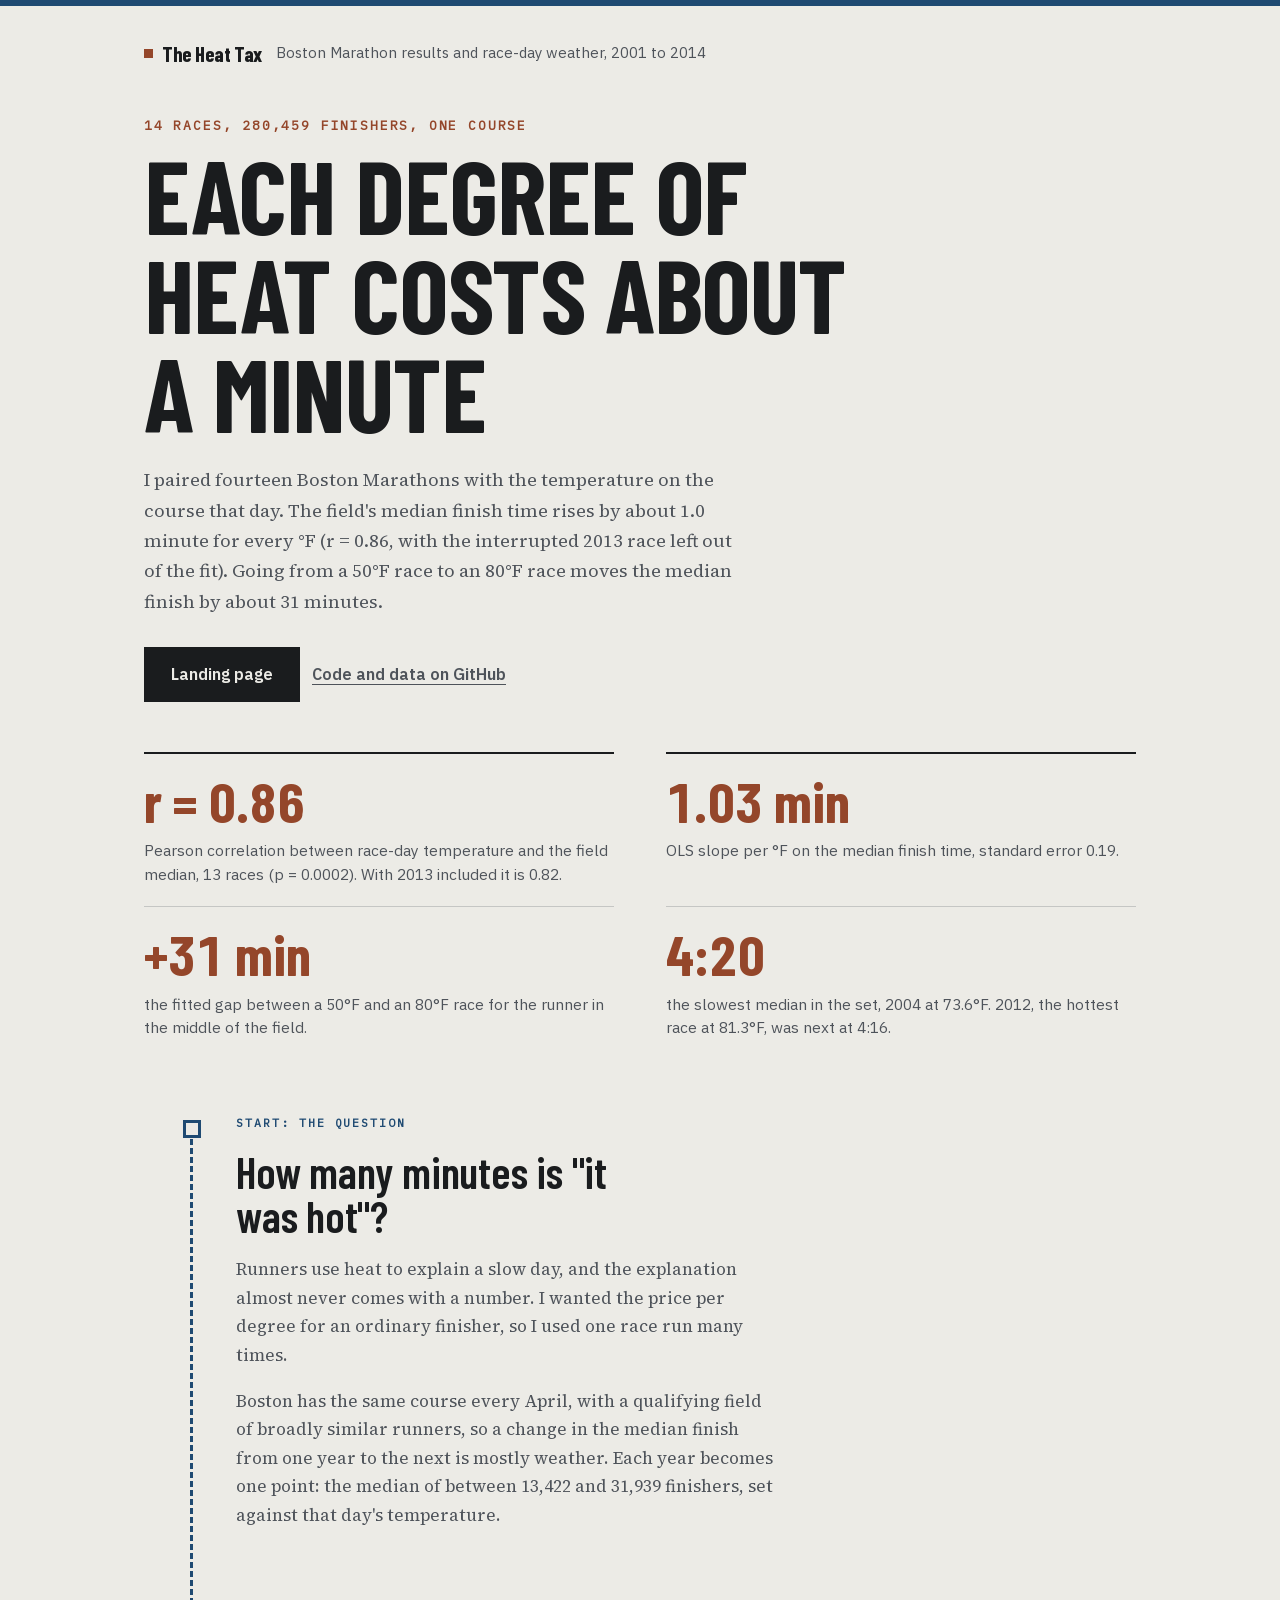
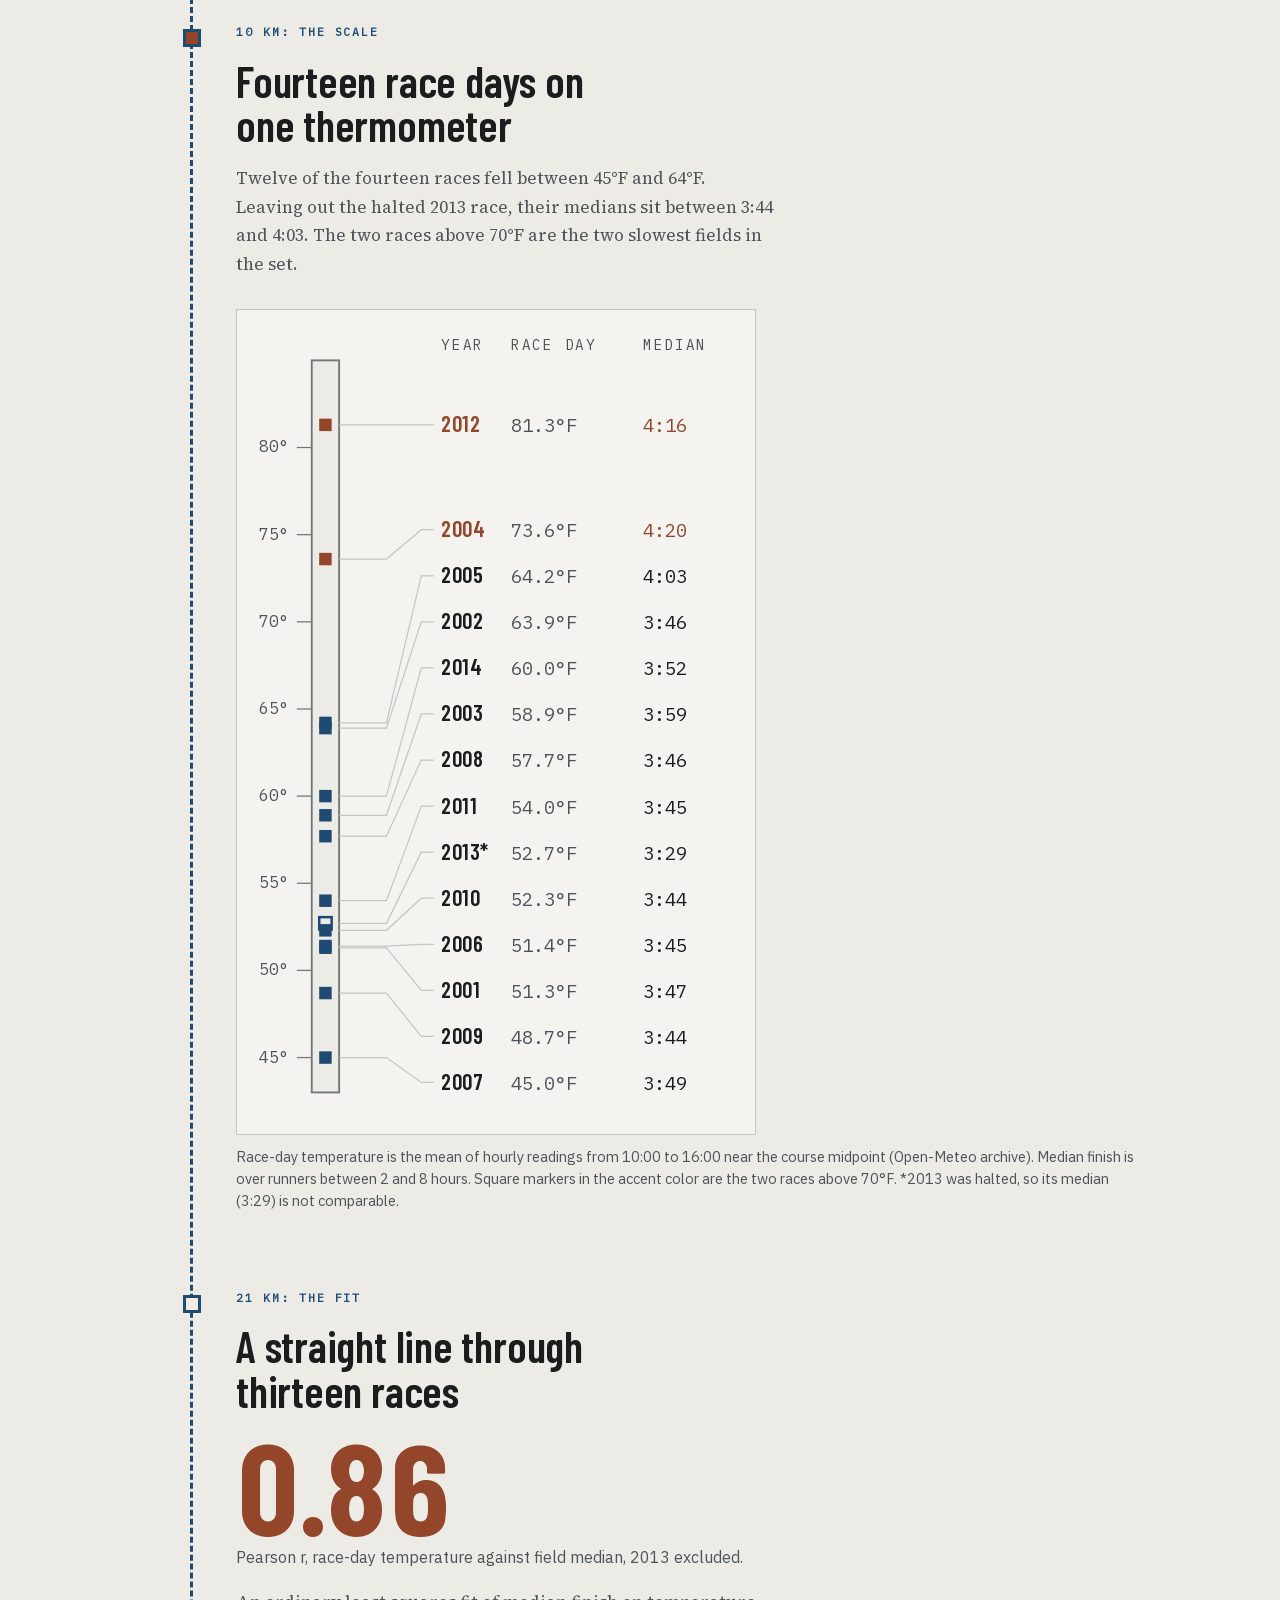
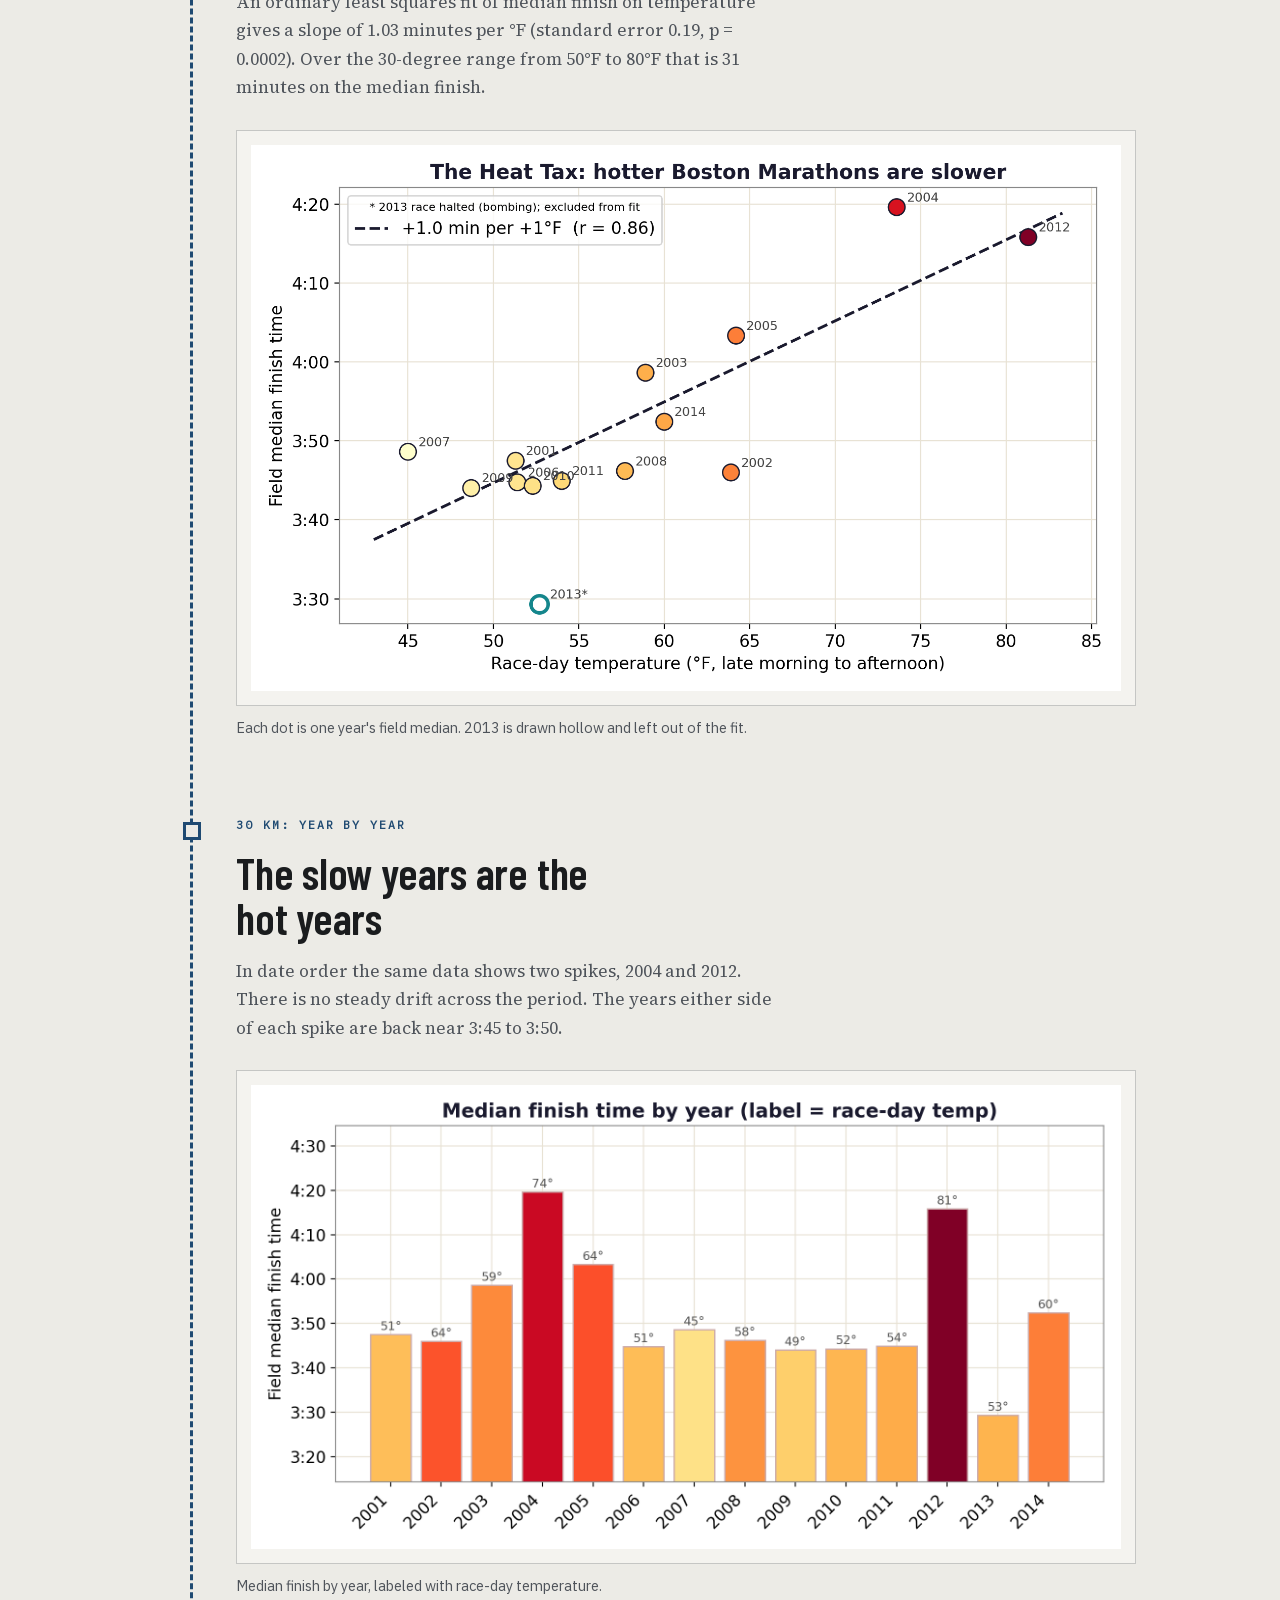
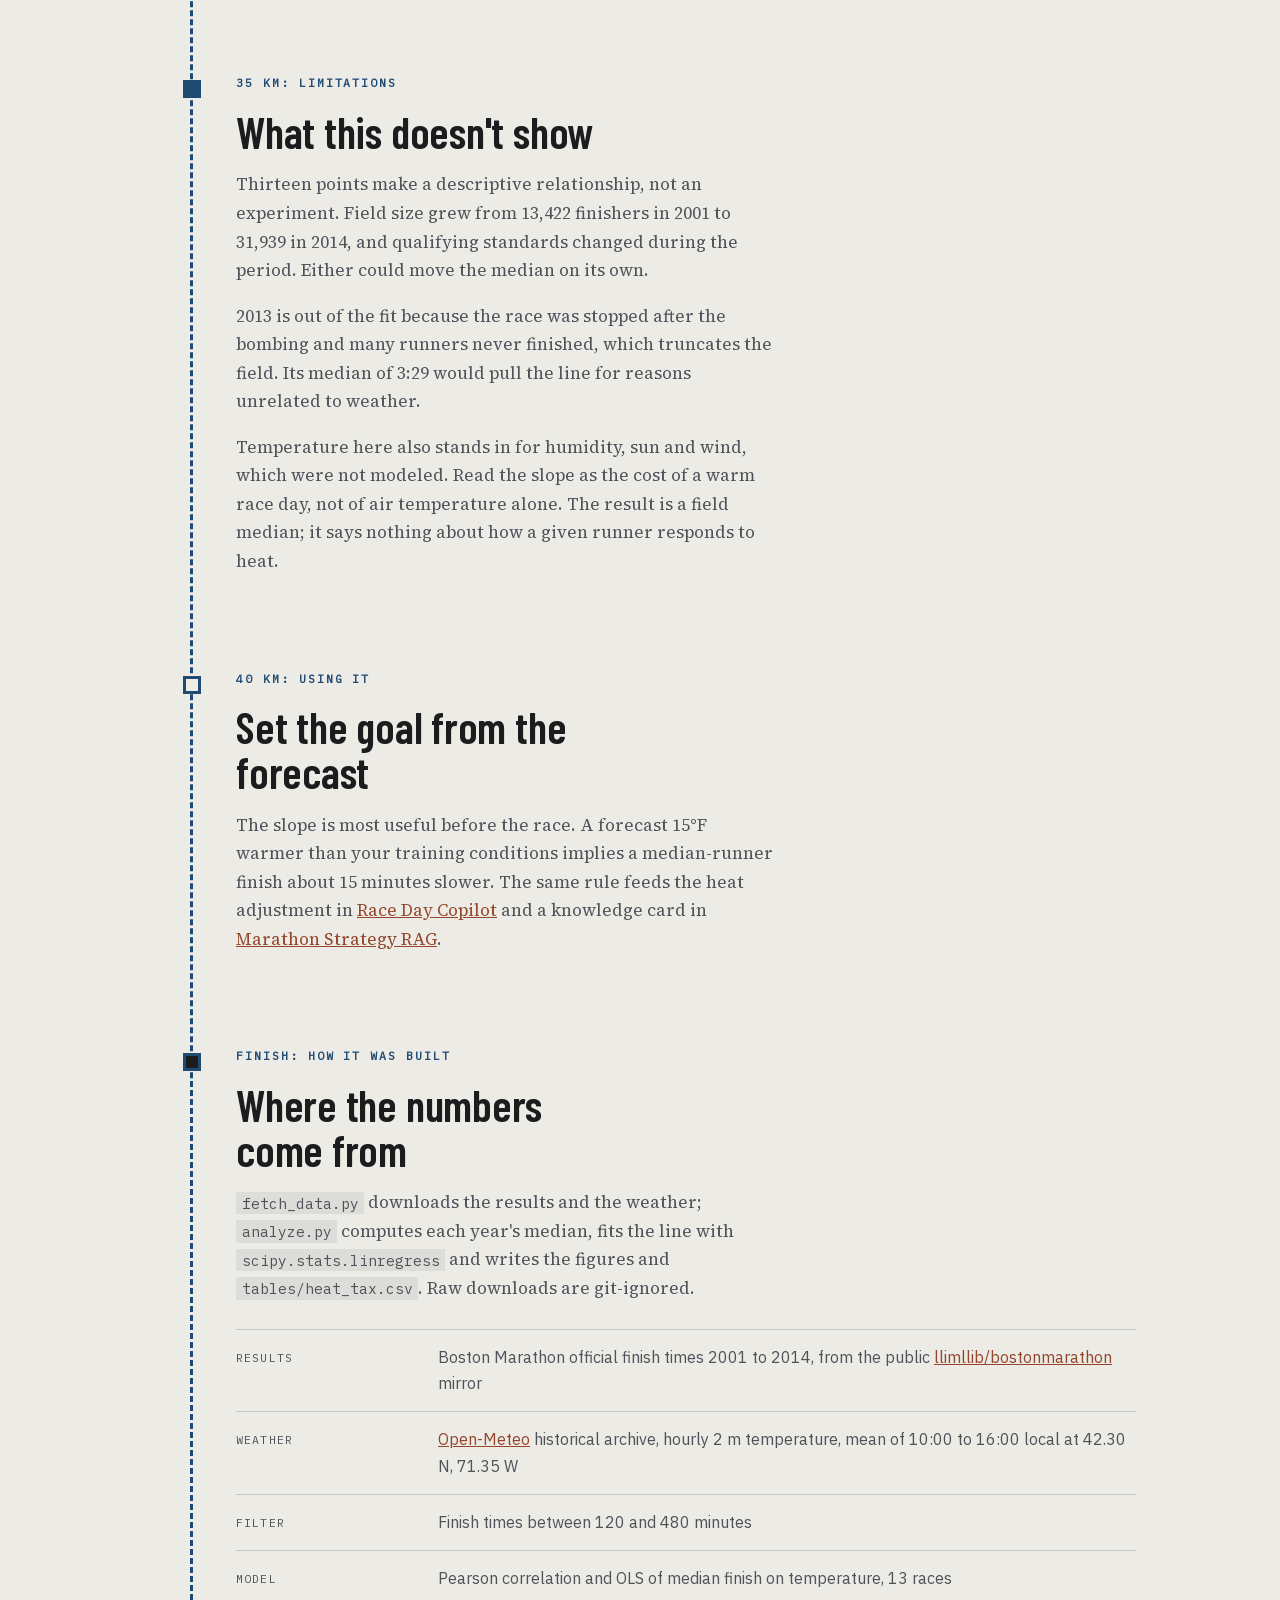
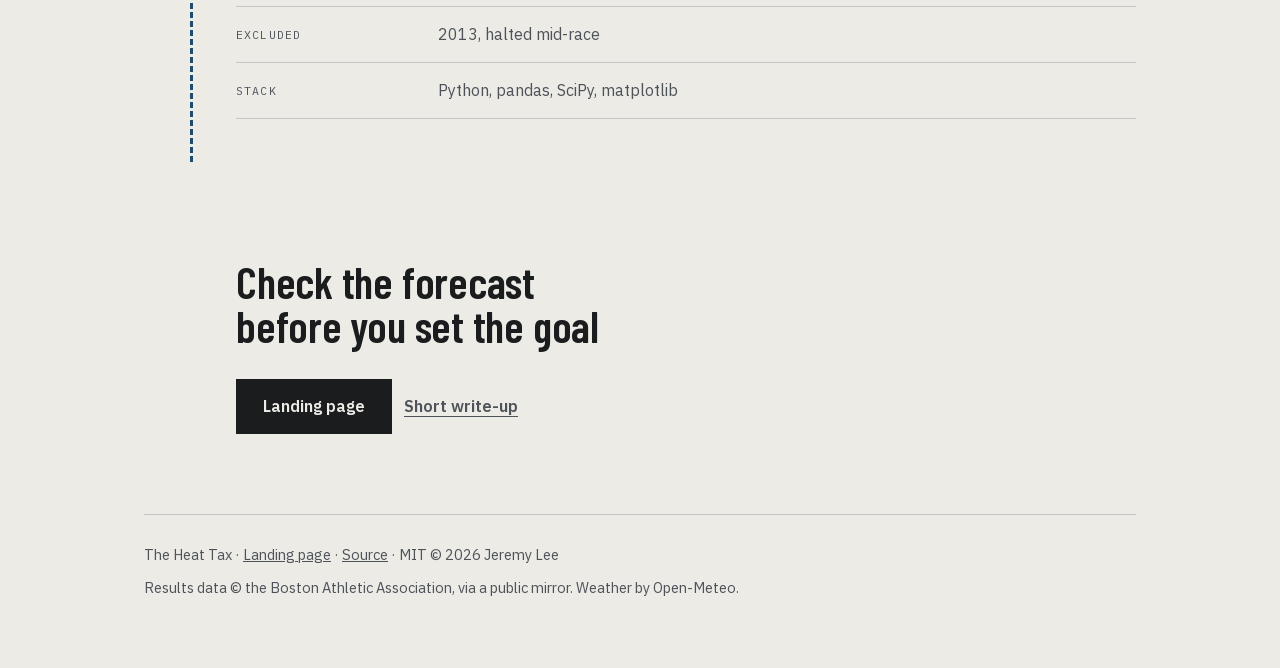
==== commit a444f259: "Refresh README, write-up and pages (road family)" ====
--- a/overview/index.html
+++ b/overview/index.html
@@ -3,55 +3,57 @@
 <head>
 <meta charset="utf-8" />
 <meta name="viewport" content="width=device-width, initial-scale=1, viewport-fit=cover" />
-<title>The Heat Tax: one minute per degree, across 14 Boston Marathons</title>
-<meta name="description" content="Pairing 14 editions of the Boston Marathon with race-day weather. The field's median finish time rises about one minute per °F, r = 0.86. An 80°F day costs the median runner half an hour." />
-<meta name="theme-color" content="#EDEDE7" />
+<title>The Heat Tax: about a minute per degree across 14 Boston Marathons</title>
+<meta name="description" content="Fourteen Boston Marathons (2001 to 2014) paired with race-day temperature. The field's median finish rises about 1.0 minute per °F (r = 0.86, 2013 excluded). A 50°F to 80°F swing is worth about 31 minutes." />
+<meta name="theme-color" content="#ECEBE6" />
 <meta property="og:title" content="The Heat Tax" />
-<meta property="og:description" content="Fourteen Boston Marathons against race-day temperature. Every degree costs the median runner about a minute." />
+<meta property="og:description" content="Fourteen Boston Marathons against race-day temperature. Each degree costs the median runner about a minute." />
 <meta property="og:type" content="article" />
 <meta property="og:url" content="https://lyhjeremy.github.io/marathon-heat-tax/overview/" />
+<link href="" rel="stylesheet" />
 <style>
-@font-face{font-family:"Source Serif 4";src:url("../fonts/SourceSerif4-400.woff2")format("woff2");font-weight:400;font-display:swap}
-@font-face{font-family:"Source Serif 4";src:url("../fonts/SourceSerif4-600.woff2")format("woff2");font-weight:600;font-display:swap}
-@font-face{font-family:"IBM Plex Sans";src:url("../fonts/IBMPlexSans-400.woff2")format("woff2");font-weight:400;font-display:swap}
-@font-face{font-family:"IBM Plex Sans";src:url("../fonts/IBMPlexSans-600.woff2")format("woff2");font-weight:600;font-display:swap}
-@font-face{font-family:"IBM Plex Mono";src:url("../fonts/IBMPlexMono-400.woff2")format("woff2");font-weight:400;font-display:swap}
-
   :root {
-    --paper: #EDEDE7;
-    --card: #F5F5F0;
-    --plate: #F5F5F0;
-    --ink: #1C1E1B;
-    --ink2: #3d3d55;
-    --muted: #52564E;
-    --rule: #C6C7BF;
-    --accent: #C2410C;
-    --accent2: #8C3A1E;
-    --link: #2C5852;
-    --serif: Georgia, 'Iowan Old Style', 'Times New Roman', serif;
-    --sans: 'Source Sans 3', -apple-system, system-ui, sans-serif;
-    --mono: 'IBM Plex Mono', ui-monospace, 'SF Mono', monospace;
-    --shadow: 0 1px 2px rgba(26,26,46,.05), 0 10px 34px rgba(26,26,46,.07);
+    --paper: #ECEBE6;
+    --card: #F4F3EF;
+    --plate: #F4F3EF;
+    --ink: #1A1C1E;
+    --ink2: #4E535A;
+    --muted: #4E535A;
+    --rule: #C5C6C4;
+    --accent: #94462A;
+    --accent2: #1F4A72;
+    --link: #94462A;
+    --serif: "Source Serif 4", "Iowan Old Style", "Palatino Linotype", Palatino, serif;
+    --sans: "IBM Plex Sans", "Helvetica Neue", Helvetica, Arial, sans-serif;
+    --mono: "IBM Plex Mono", "SF Mono", Menlo, Consolas, monospace;
+    --display: "Barlow Condensed", "Arial Narrow", sans-serif;
+    --edge: #73777C;
     --spine:  92px;
     --col:    min(100% - 2.6rem, 62rem);
   }
   @media (prefers-color-scheme: dark) {
     :root {
-      --paper: #14141f;
-      --card: #1c1c2a;
-      --plate: #f7f4ec;
-      --ink: #F2EFE6;
-      --ink2: #C9C4B6;
-      --muted: #918B7D;
-      --rule: #33313f;
-      --accent: #FB923C;
-      --accent2: #E3BC5E;
-      --link: #3FB4B9;
-      --shadow: 0 1px 2px rgba(0,0,0,.32), 0 10px 34px rgba(0,0,0,.4);
+      --paper: #17191C;
+      --card: #202327;
+      --plate: #202327;
+      --ink: #E4E5E3;
+      --ink2: #A3A8AE;
+      --muted: #A3A8AE;
+      --rule: #383C41;
+      --accent: #D9906C;
+      --accent2: #7FA8D3;
+      --link: #D9906C;
+      --edge: #6B7076;
     }
   }
 
-  * { box-sizing: border-box; }
+  @font-face{font-family:"Source Serif 4";src:url("../fonts/SourceSerif4-400.woff2")format("woff2");font-weight:400;font-display:swap}
+  @font-face{font-family:"Source Serif 4";src:url("../fonts/SourceSerif4-600.woff2")format("woff2");font-weight:600;font-display:swap}
+  @font-face{font-family:"IBM Plex Sans";src:url("../fonts/IBMPlexSans-400.woff2")format("woff2");font-weight:400;font-display:swap}
+  @font-face{font-family:"IBM Plex Sans";src:url("../fonts/IBMPlexSans-600.woff2")format("woff2");font-weight:600;font-display:swap}
+  @font-face{font-family:"IBM Plex Mono";src:url("../fonts/IBMPlexMono-400.woff2")format("woff2");font-weight:400;font-display:swap}
+
+  * { box-sizing: border-box; border-radius: 0; }
   html { scroll-behavior: smooth; }
   body {
     margin: 0; background: var(--paper); color: var(--ink);
@@ -210,54 +212,88 @@
     html { scroll-behavior: auto; }
     .btn { }
   }
-
+  @font-face{font-family:"Barlow Condensed";src:url("../fonts/BarlowCondensed-600.woff2")format("woff2");font-weight:600;font-style:normal;font-display:swap}
+  @font-face{font-family:"Barlow Condensed";src:url("../fonts/BarlowCondensed-700.woff2")format("woff2");font-weight:700;font-style:normal;font-display:swap}
+
+  .btn:hover { transform: none; background: var(--accent); border-color: var(--accent); color: var(--paper); }
+  .pull { border: 1px solid var(--edge); border-left: 1px solid var(--edge); background: transparent; }
+  .term { background: var(--card); color: var(--ink); border: 1px solid var(--rule); }
+  .term .c { color: var(--muted); } .term .g { color: var(--accent2); } .term .y { color: var(--accent); }
+  .logo, .hero h1, h2, .claim .n, .bignum { font-family: var(--display); }
+
+  /* Road: a race-day bib and the painted course line. Condensed caps, split-table numbers. */
+  body { border-top: 6px solid var(--accent2); }
+  .hero h1 { font-weight: 700; text-transform: uppercase; letter-spacing: -.01em; line-height: .95;
+             font-size: clamp(46px, 8.4vw, 104px); max-width: 15ch; }
+  h2 { font-weight: 600; letter-spacing: -.005em; font-size: clamp(30px, 4.2vw, 44px); line-height: 1.02; }
+  .kicker { font-family: var(--mono); font-size: 13px; letter-spacing: .14em; text-transform: uppercase; color: var(--accent); }
+  .claim .n { font-weight: 700; font-size: 56px; letter-spacing: 0; }
+  .bignum { font-weight: 700; letter-spacing: -.01em; }
+  .route::before { width: 0; border-left: 3px dashed var(--accent2); background: none; }
+  .stop::before { border-radius: 0; width: 18px; height: 18px; left: calc(var(--spine) / 2 - 7.5px);
+                  border: 3px solid var(--accent2); }
+  .stop .eyebrow { color: var(--accent2); }
+
+
+  .thermo-fig { margin-top: 30px; }
+  .thermo-box { border: 1px solid var(--rule); background: var(--card); padding: 18px 10px 10px; max-width: 520px; }
+  .thermo { display: block; width: 100%; height: auto; font-family: var(--mono); }
+  .thermo .tube { fill: var(--paper); stroke: var(--edge); stroke-width: 1.5; }
+  .thermo .tick { stroke: var(--edge); stroke-width: 1; }
+  .thermo .tl { fill: var(--muted); font-size: 13px; }
+  .thermo .lead { fill: none; stroke: var(--rule); stroke-width: 1; }
+  .thermo .pt { fill: var(--accent2); }
+  .thermo .pt.hot { fill: var(--accent); }
+  .thermo .pt.open { fill: var(--paper); stroke: var(--accent2); stroke-width: 2; }
+  .thermo .yr { fill: var(--ink); font-size: 18px; font-weight: 600; font-family: var(--display); letter-spacing: .02em; }
+  .thermo .tv { fill: var(--ink2); font-size: 15px; }
+  .thermo .mv { fill: var(--ink); font-size: 15px; }
+  .thermo .hotlab { fill: var(--accent); }
+  .thermo .hd { fill: var(--muted); font-size: 11.5px; letter-spacing: .12em; }
 </style>
 </head>
 <body>
 <div class="wrap">
   <header class="masthead">
     <div class="logo"><span class="dot" aria-hidden="true"></span>The Heat Tax</div>
-    <div class="tagline">what a warm race morning actually costs</div>
+    <div class="tagline">Boston Marathon results and race-day weather, 2001 to 2014</div>
   </header>
 
   <section class="hero">
-    <p class="kicker">Runners blame the weather. The weather deserves it.</p>
-    <h1>One degree costs a minute.</h1>
+    <p class="kicker">14 races, 280,459 finishers, one course</p>
+    <h1>Each degree of heat costs about a minute</h1>
 
     <p class="hero-sub">
-      Pair fourteen editions of the Boston Marathon with the temperature on the
-      road that morning and the relationship is almost embarrassingly clean. The
-      field's <strong>median finish time rises about one minute per °F</strong>,
-      with a correlation of <strong>r = 0.86</strong>. Between a cool 50°F morning
-      and a hot 80°F one sits roughly <strong>half an hour</strong> of the median
-      runner's day.
+      I paired fourteen Boston Marathons with the temperature on the course that
+      day. The field's median finish time rises by about 1.0 minute for every °F
+      (r = 0.86, with the interrupted 2013 race left out of the fit). Going from a
+      50°F race to an 80°F race moves the median finish by about 31 minutes.
     </p>
 
     <div class="cta-row">
-      <a class="btn btn-primary" href="../">Read the short version</a>
-      <a class="textlink" href="https://github.com/lyhjeremy/marathon-heat-tax">or the code and data</a>
+      <a class="btn btn-primary" href="../">Landing page</a>
+      <a class="textlink" href="https://github.com/lyhjeremy/marathon-heat-tax">Code and data on GitHub</a>
     </div>
 
     <div class="claims">
       <div class="claim">
         <div class="n">r = 0.86</div>
-        <p>between race-day temperature and the field's median finish time, across
-           14 years of the same race on the same course.</p>
+        <p>Pearson correlation between race-day temperature and the field median,
+           13 races (p = 0.0002). With 2013 included it is 0.82.</p>
       </div>
       <div class="claim">
-        <div class="n">~1 min</div>
-        <p>added to the median finish for every additional °F. The slope is the
-           whole finding.</p>
+        <div class="n">1.03 min</div>
+        <p>OLS slope per °F on the median finish time, standard error 0.19.</p>
       </div>
       <div class="claim">
-        <div class="n">31 min</div>
-        <p>the gap between a 50°F and an 80°F running of the same race, for the
-           runner in the middle of the field.</p>
+        <div class="n">+31 min</div>
+        <p>the fitted gap between a 50°F and an 80°F race for the runner in the
+           middle of the field.</p>
       </div>
       <div class="claim">
-        <div class="n">81°F</div>
-        <p>Boston 2012, the hottest morning in the set and one of the slowest
-           fields. 2004 at 74°F is right behind it.</p>
+        <div class="n">4:20</div>
+        <p>the slowest median in the set, 2004 at 73.6°F. 2012, the hottest race at
+           81.3°F, was next at 4:16.</p>
       </div>
     </div>
   </section>
@@ -267,126 +303,183 @@
 <div class="route">
 
   <section class="stop">
-    <p class="eyebrow">Start · the question</p>
-    <h2>Everybody knows heat is slow. Nobody quotes a number.</h2>
-    <p>
-      "It was hot" is the universal excuse and the universal explanation, and it
-      is almost never accompanied by a figure. How much slower, exactly? Enough
-      to explain a bad day, or just enough to feel like it did?
-    </p>
-    <p>
-      One race run repeatedly is the cleanest way to ask. Boston runs the same
-      course every April with a broadly similar field, so year-to-year changes in
-      the median finish time are mostly weather and not geography. Fourteen
-      editions gives fourteen points, each one a whole field's worth of runners
-      collapsed into a single robust number.
+    <p class="eyebrow">Start: the question</p>
+    <h2>How many minutes is "it was hot"?</h2>
+    <p>
+      Runners use heat to explain a slow day, and the explanation almost never
+      comes with a number. I wanted the price per degree for an ordinary
+      finisher, so I used one race run many times.
+    </p>
+    <p>
+      Boston has the same course every April, with a qualifying field of broadly
+      similar runners, so a change in the median finish from one year to the next
+      is mostly weather. Each year becomes one point: the median of between 13,422
+      and 31,939 finishers, set against that day's temperature.
     </p>
   </section>
 
   <section class="stop stop--key">
-    <p class="eyebrow">↓ the relationship</p>
-    <h2>A straight line through fourteen years</h2>
-
+    <p class="eyebrow">10 km: the scale</p>
+    <h2>Fourteen race days on one thermometer</h2>
+    <p>
+      Twelve of the fourteen races fell between 45°F and 64°F. Leaving out the
+      halted 2013 race, their medians sit between 3:44 and 4:03. The two races
+      above 70°F are the two slowest fields in the set.
+    </p>
+    <figure class="thermo-fig">
+      <div class="thermo-box">
+<svg class="thermo" viewBox="0 0 400 640" role="img" aria-labelledby="thermo-t thermo-d" xmlns="http://www.w3.org/2000/svg">
+<title id="thermo-t">Race-day temperature of each Boston Marathon, 2001 to 2014</title>
+<desc id="thermo-d">A thermometer scale from 44 to 84 degrees Fahrenheit. Each year sits at its race-day temperature with its median finish time. 2012 (81.3 F, 4:16) and 2004 (73.6 F, 4:20) are at the top, well clear of the rest; the other twelve years fall between 45 and 64 F, with medians from 3:44 to 4:03 apart from the halted 2013 race at 3:29.</desc>
+<rect class="tube" x="52" y="26" width="22" height="588"/>
+<line class="tick" x1="40" x2="52" y1="586.0" y2="586.0"/><text class="tl" x="34" y="590.0" text-anchor="end">45°</text>
+<line class="tick" x1="40" x2="52" y1="516.0" y2="516.0"/><text class="tl" x="34" y="520.0" text-anchor="end">50°</text>
+<line class="tick" x1="40" x2="52" y1="446.0" y2="446.0"/><text class="tl" x="34" y="450.0" text-anchor="end">55°</text>
+<line class="tick" x1="40" x2="52" y1="376.0" y2="376.0"/><text class="tl" x="34" y="380.0" text-anchor="end">60°</text>
+<line class="tick" x1="40" x2="52" y1="306.0" y2="306.0"/><text class="tl" x="34" y="310.0" text-anchor="end">65°</text>
+<line class="tick" x1="40" x2="52" y1="236.0" y2="236.0"/><text class="tl" x="34" y="240.0" text-anchor="end">70°</text>
+<line class="tick" x1="40" x2="52" y1="166.0" y2="166.0"/><text class="tl" x="34" y="170.0" text-anchor="end">75°</text>
+<line class="tick" x1="40" x2="52" y1="96.0" y2="96.0"/><text class="tl" x="34" y="100.0" text-anchor="end">80°</text>
+<path class="lead" d="M74 77.8 H112 L140 77.8 H150"/>
+<rect class="pt hot" x="58" y="72.8" width="10" height="10"/>
+<text class="yr hotlab" x="156" y="83.8">2012</text><text class="tv" x="212" y="83.8">81.3°F</text><text class="mv hotlab" x="318" y="83.8">4:16</text>
+<path class="lead" d="M74 185.6 H112 L140 162.0 H150"/>
+<rect class="pt hot" x="58" y="180.6" width="10" height="10"/>
+<text class="yr hotlab" x="156" y="168.0">2004</text><text class="tv" x="212" y="168.0">73.6°F</text><text class="mv hotlab" x="318" y="168.0">4:20</text>
+<path class="lead" d="M74 317.2 H112 L140 199.0 H150"/>
+<rect class="pt" x="58" y="312.2" width="10" height="10"/>
+<text class="yr" x="156" y="205.0">2005</text><text class="tv" x="212" y="205.0">64.2°F</text><text class="mv" x="318" y="205.0">4:03</text>
+<path class="lead" d="M74 321.4 H112 L140 236.0 H150"/>
+<rect class="pt" x="58" y="316.4" width="10" height="10"/>
+<text class="yr" x="156" y="242.0">2002</text><text class="tv" x="212" y="242.0">63.9°F</text><text class="mv" x="318" y="242.0">3:46</text>
+<path class="lead" d="M74 376.0 H112 L140 273.0 H150"/>
+<rect class="pt" x="58" y="371.0" width="10" height="10"/>
+<text class="yr" x="156" y="279.0">2014</text><text class="tv" x="212" y="279.0">60.0°F</text><text class="mv" x="318" y="279.0">3:52</text>
+<path class="lead" d="M74 391.4 H112 L140 310.0 H150"/>
+<rect class="pt" x="58" y="386.4" width="10" height="10"/>
+<text class="yr" x="156" y="316.0">2003</text><text class="tv" x="212" y="316.0">58.9°F</text><text class="mv" x="318" y="316.0">3:59</text>
+<path class="lead" d="M74 408.2 H112 L140 347.0 H150"/>
+<rect class="pt" x="58" y="403.2" width="10" height="10"/>
+<text class="yr" x="156" y="353.0">2008</text><text class="tv" x="212" y="353.0">57.7°F</text><text class="mv" x="318" y="353.0">3:46</text>
+<path class="lead" d="M74 460.0 H112 L140 384.0 H150"/>
+<rect class="pt" x="58" y="455.0" width="10" height="10"/>
+<text class="yr" x="156" y="390.0">2011</text><text class="tv" x="212" y="390.0">54.0°F</text><text class="mv" x="318" y="390.0">3:45</text>
+<path class="lead" d="M74 478.2 H112 L140 421.0 H150"/>
+<rect class="pt open" x="58" y="473.2" width="10" height="10"/>
+<text class="yr" x="156" y="427.0">2013*</text><text class="tv" x="212" y="427.0">52.7°F</text><text class="mv" x="318" y="427.0">3:29</text>
+<path class="lead" d="M74 483.8 H112 L140 458.0 H150"/>
+<rect class="pt" x="58" y="478.8" width="10" height="10"/>
+<text class="yr" x="156" y="464.0">2010</text><text class="tv" x="212" y="464.0">52.3°F</text><text class="mv" x="318" y="464.0">3:44</text>
+<path class="lead" d="M74 496.4 H112 L140 495.0 H150"/>
+<rect class="pt" x="58" y="491.4" width="10" height="10"/>
+<text class="yr" x="156" y="501.0">2006</text><text class="tv" x="212" y="501.0">51.4°F</text><text class="mv" x="318" y="501.0">3:45</text>
+<path class="lead" d="M74 497.8 H112 L140 532.0 H150"/>
+<rect class="pt" x="58" y="492.8" width="10" height="10"/>
+<text class="yr" x="156" y="538.0">2001</text><text class="tv" x="212" y="538.0">51.3°F</text><text class="mv" x="318" y="538.0">3:47</text>
+<path class="lead" d="M74 534.2 H112 L140 569.0 H150"/>
+<rect class="pt" x="58" y="529.2" width="10" height="10"/>
+<text class="yr" x="156" y="575.0">2009</text><text class="tv" x="212" y="575.0">48.7°F</text><text class="mv" x="318" y="575.0">3:44</text>
+<path class="lead" d="M74 586.0 H112 L140 606.0 H150"/>
+<rect class="pt" x="58" y="581.0" width="10" height="10"/>
+<text class="yr" x="156" y="612.0">2007</text><text class="tv" x="212" y="612.0">45.0°F</text><text class="mv" x="318" y="612.0">3:49</text>
+<text class="hd" x="156" y="18">YEAR</text><text class="hd" x="212" y="18">RACE DAY</text><text class="hd" x="318" y="18">MEDIAN</text>
+</svg>
+
+      </div>
+      <figcaption>Race-day temperature is the mean of hourly readings from 10:00 to
+        16:00 near the course midpoint (Open-Meteo archive). Median finish is over
+        runners between 2 and 8 hours. Square markers in the accent color are the
+        two races above 70°F. *2013 was halted, so its median (3:29) is not comparable.</figcaption>
+    </figure>
+  </section>
+
+  <section class="stop">
+    <p class="eyebrow">21 km: the fit</p>
+    <h2>A straight line through thirteen races</h2>
     <div class="bignum">0.86</div>
-    <p class="bignum-note">correlation between race-morning temperature and the field's median finish.</p>
-
-    <p>
-      Each point is an entire Boston field. The fit slopes upward at close to a
-      minute per degree and the scatter around it is small. For a relationship
-      built from real race days rather than a laboratory, that is a tight result.
-    </p>
-    <p>
-      The practical translation: <strong>50°F to 80°F is about 31 minutes</strong>
-      on the median finish. That is the difference between a good day and a day
-      people talk about for years.
+    <p class="bignum-note">Pearson r, race-day temperature against field median, 2013 excluded.</p>
+    <p>
+      An ordinary least squares fit of median finish on temperature gives a slope
+      of 1.03 minutes per °F (standard error 0.19, p = 0.0002). Over the 30-degree
+      range from 50°F to 80°F that is 31 minutes on the median finish.
     </p>
     <figure>
       <div class="plate">
         <img width="1720" height="1080" src="../figures/01_temp_vs_time.png" fetchpriority="high"
-          alt="Scatter plot of race-day temperature against the field's median finish time for fourteen Boston Marathons, with a fitted upward-sloping line. The hottest years sit top right and the coolest bottom left." />
-      </div>
-      <figcaption>Fourteen races, one line. Each dot is a whole field's median.</figcaption>
+          alt="Scatter of race-day temperature against field median finish time for fourteen Boston Marathons. The dashed fit rises about one minute per degree; 2012 and 2004 sit at the top right, and 2013 is drawn hollow below the line." />
+      </div>
+      <figcaption>Each dot is one year's field median. 2013 is drawn hollow and left
+        out of the fit.</figcaption>
     </figure>
   </section>
 
   <section class="stop">
-    <p class="eyebrow">↓ year by year</p>
-    <h2>The hot years are the slow years</h2>
-    <p>
-      Plotted chronologically the same story shows up as spikes. <strong>2012,
-      at 81°F</strong>, and <strong>2004, at 74°F</strong>, stand out as both the
-      warmest mornings and among the slowest fields in the set. There is no
-      warming trend hiding in here and no steady drift; the median finish simply
-      tracks whatever the thermometer did that morning.
+    <p class="eyebrow">30 km: year by year</p>
+    <h2>The slow years are the hot years</h2>
+    <p>
+      In date order the same data shows two spikes, 2004 and 2012. There is no
+      steady drift across the period. The years either side of each spike are
+      back near 3:45 to 3:50.
     </p>
     <figure>
       <div class="plate">
         <img width="1800" height="960" src="../figures/02_median_by_year.png" loading="lazy"
-          alt="Median finish time by year from 2001 to 2014, with visible upward spikes in the hot years 2004 and 2012 and lower values in cooler years." />
-      </div>
-      <figcaption>Median finish by year. The spikes line up with the warm mornings.</figcaption>
+          alt="Bar chart of median finish time by year from 2001 to 2014, labeled with race-day temperature. The bars for 2004 (74 degrees) and 2012 (81 degrees) are the tallest." />
+      </div>
+      <figcaption>Median finish by year, labeled with race-day temperature.</figcaption>
     </figure>
   </section>
 
   <section class="stop stop--warn">
-    <p class="eyebrow">↓ what this cannot tell you</p>
-    <h2>Fourteen points is fourteen points</h2>
-    <p>
-      This is a descriptive relationship across fourteen observations, not a
-      controlled experiment. Field size, qualifying standards and the make-up of
-      the entry list all shifted over these years, and any of them could push the
-      median around independently of the weather.
-    </p>
-    <p>
-      <strong>2013 is excluded from the fit</strong>, and it should be. The race
-      was stopped after the bombing, so its finisher set is truncated in a way
-      that has nothing to do with temperature. Leaving it in would have quietly
-      corrupted the slope. It is dropped explicitly rather than silently.
-    </p>
-    <p>
-      Temperature is also a stand-in for a bundle of things that travel together:
-      humidity, sun, and radiant heat off the road. The one-minute-per-degree
-      figure should be read as the cost of a warm race morning, not of dry-bulb
-      temperature specifically.
-    </p>
-    <p>
-      With those stated, the effect is large, it points the way sports-science
-      literature says it should, and it is stable enough that no single year drives it.
+    <p class="eyebrow">35 km: limitations</p>
+    <h2>What this doesn't show</h2>
+    <p>
+      Thirteen points make a descriptive relationship, not an experiment. Field
+      size grew from 13,422 finishers in 2001 to 31,939 in 2014, and qualifying
+      standards changed during the period. Either could move the median on its own.
+    </p>
+    <p>
+      2013 is out of the fit because the race was stopped after the bombing and
+      many runners never finished, which truncates the field. Its median of 3:29
+      would pull the line for reasons unrelated to weather.
+    </p>
+    <p>
+      Temperature here also stands in for humidity, sun and wind, which were not
+      modeled. Read the slope as the cost of a warm race day, not of air
+      temperature alone. The result is a field median; it says nothing about how
+      a given runner responds to heat.
     </p>
   </section>
 
   <section class="stop">
-    <p class="eyebrow">↓ so what</p>
-    <h2>Adjust the goal, not the effort</h2>
-    <p>
-      The useful version of this number is a pre-race one. If the forecast is 15
-      degrees above what you trained in, the honest expectation is a finish time
-      about fifteen minutes softer, and chasing the original number is how the
-      back half of the race falls apart.
-    </p>
-    <div class="pull">
-      <p>The heat does not take the time from you at the finish. It takes it in
-         the last 10 km, from whoever refused to give it up at the start.</p>
-      <span class="who">Read alongside the pacing-decay study</span>
-    </div>
+    <p class="eyebrow">40 km: using it</p>
+    <h2>Set the goal from the forecast</h2>
+    <p>
+      The slope is most useful before the race. A forecast 15°F warmer than your
+      training conditions implies a median-runner finish about 15 minutes slower.
+      The same rule feeds the heat adjustment in
+      <a href="https://lyhjeremy.github.io/race-day-copilot/">Race Day Copilot</a>
+      and a knowledge card in
+      <a href="https://lyhjeremy.github.io/marathon-strategy-rag/">Marathon Strategy RAG</a>.
+    </p>
   </section>
 
   <section class="stop stop--end">
-    <p class="eyebrow">Finish · how it was built</p>
+    <p class="eyebrow">Finish: how it was built</p>
     <h2>Where the numbers come from</h2>
     <p>
-      <code>fetch_data.py</code> pulls both halves, the results and the historical
-      weather, and <code>analyze.py</code> produces the figures and the summary
-      table. Both sources are free and public, and the raw downloads are
-      git-ignored so the repository stays small.
+      <code>fetch_data.py</code> downloads the results and the weather;
+      <code>analyze.py</code> computes each year's median, fits the line with
+      <code>scipy.stats.linregress</code> and writes the figures and
+      <code>tables/heat_tax.csv</code>. Raw downloads are git-ignored.
     </p>
     <dl class="specs">
-      <div class="spec"><dt>Results</dt><dd>Boston Marathon finishers 2001–2014, via the public <a href="https://github.com/llimllib/bostonmarathon">llimllib/bostonmarathon</a> mirror</dd></div>
-      <div class="spec"><dt>Weather</dt><dd><a href="https://open-meteo.com/">Open-Meteo</a> historical archive, mean of the 10:00–16:00 window near the course</dd></div>
-      <div class="spec"><dt>Median over</dt><dd>Finishers between 2 and 8 hours, which trims timing artefacts without trimming the field</dd></div>
-      <div class="spec"><dt>Excluded</dt><dd>2013, whose field was truncated when the race was halted</dd></div>
-      <div class="spec"><dt>Built with</dt><dd>Python, pandas, matplotlib</dd></div>
-      <div class="spec"><dt>Related</dt><dd>The same figure powers a knowledge card in <a href="https://lyhjeremy.github.io/marathon-strategy-rag/">Marathon Strategy RAG</a> and the heat rule inside <a href="https://lyhjeremy.github.io/race-day-copilot/">Race Day Copilot</a></dd></div>
+      <div class="spec"><dt>Results</dt><dd>Boston Marathon official finish times 2001 to 2014, from the public <a href="https://github.com/llimllib/bostonmarathon">llimllib/bostonmarathon</a> mirror</dd></div>
+      <div class="spec"><dt>Weather</dt><dd><a href="https://open-meteo.com/">Open-Meteo</a> historical archive, hourly 2 m temperature, mean of 10:00 to 16:00 local at 42.30 N, 71.35 W</dd></div>
+      <div class="spec"><dt>Filter</dt><dd>Finish times between 120 and 480 minutes</dd></div>
+      <div class="spec"><dt>Model</dt><dd>Pearson correlation and OLS of median finish on temperature, 13 races</dd></div>
+      <div class="spec"><dt>Excluded</dt><dd>2013, halted mid-race</dd></div>
+      <div class="spec"><dt>Stack</dt><dd>Python, pandas, SciPy, matplotlib</dd></div>
     </dl>
   </section>
 
@@ -397,15 +490,15 @@
   <section class="close">
     <h2>Check the forecast before you set the goal</h2>
     <div class="cta-row">
-      <a class="btn btn-primary" href="../">Read the short version</a>
-      <a class="textlink" href="https://github.com/lyhjeremy/marathon-heat-tax">or the code and data</a>
+      <a class="btn btn-primary" href="../">Landing page</a>
+      <a class="textlink" href="https://github.com/lyhjeremy/marathon-heat-tax/blob/main/writeup.md">Short write-up</a>
     </div>
   </section>
 
   <footer>
     <p>
       The Heat Tax ·
-      <a href="../">Story</a> ·
+      <a href="../">Landing page</a> ·
       <a href="https://github.com/lyhjeremy/marathon-heat-tax">Source</a> ·
       MIT © 2026 Jeremy Lee
     </p>
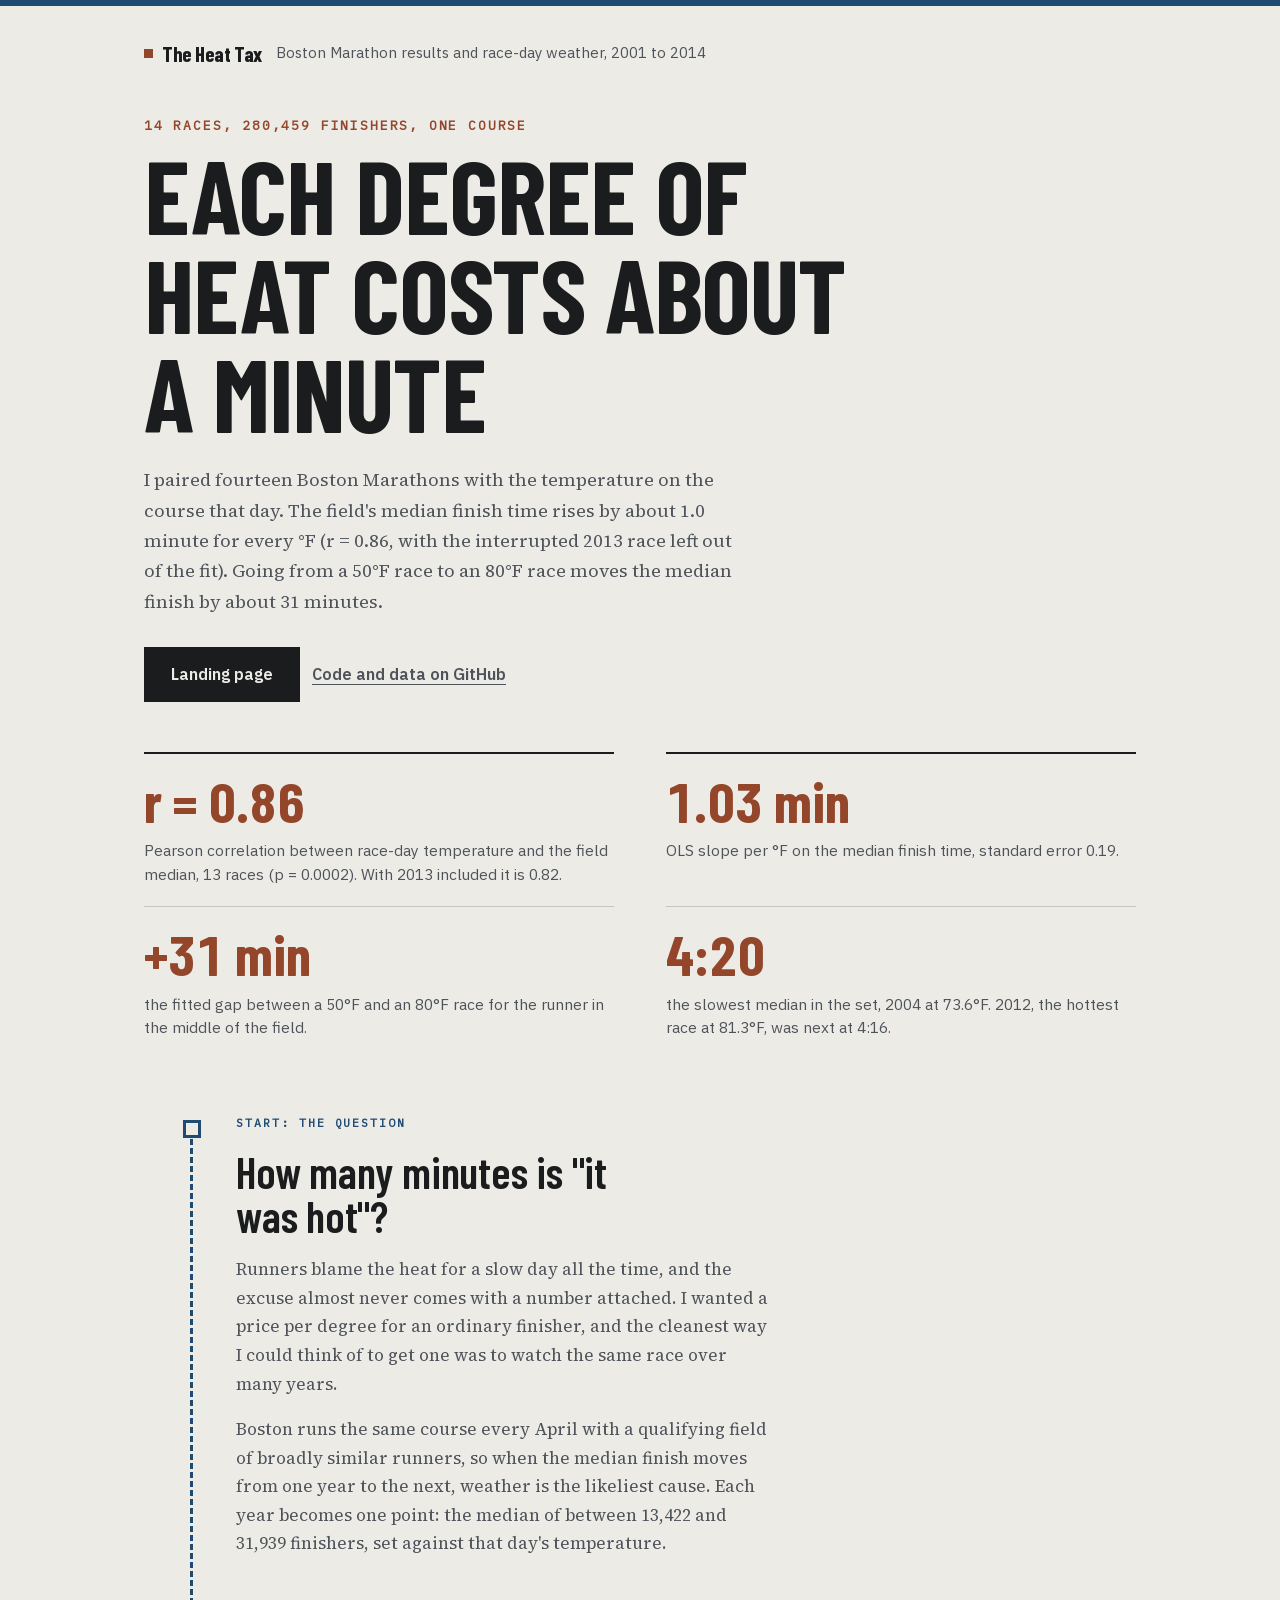
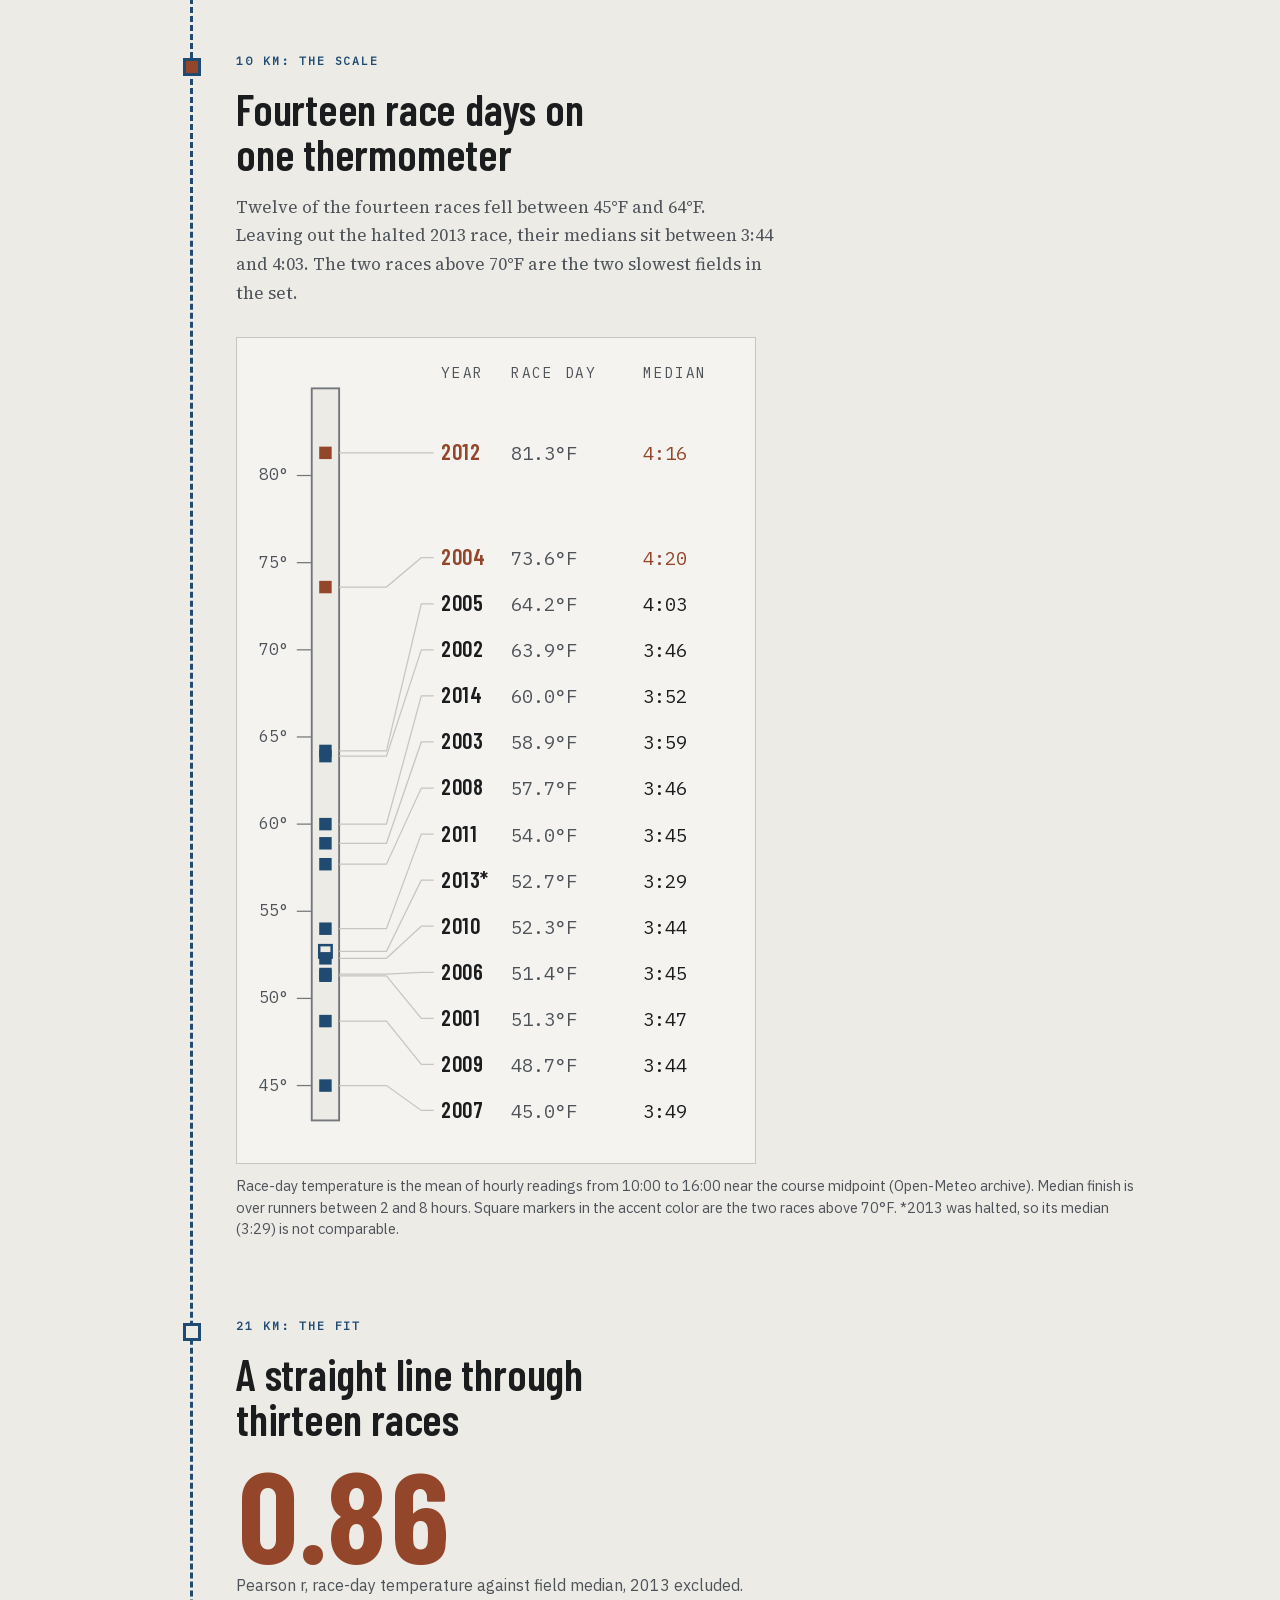
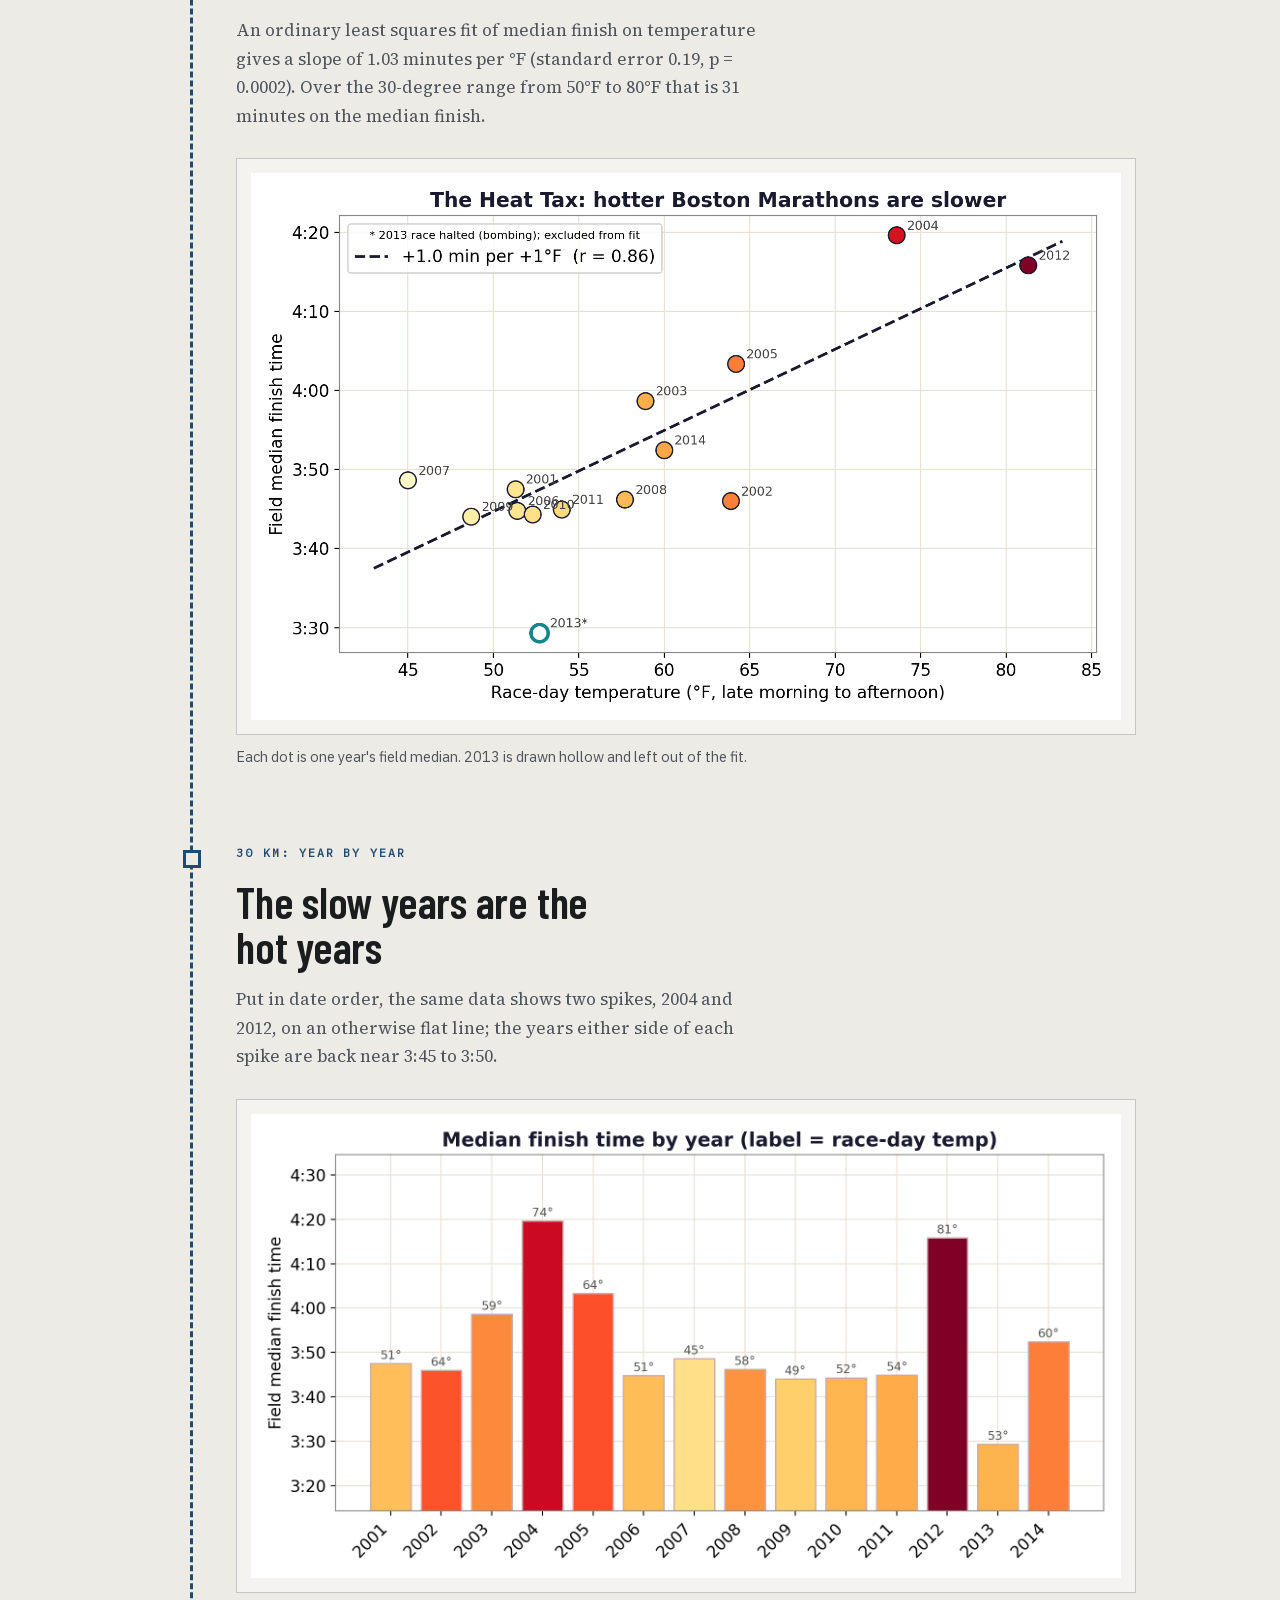
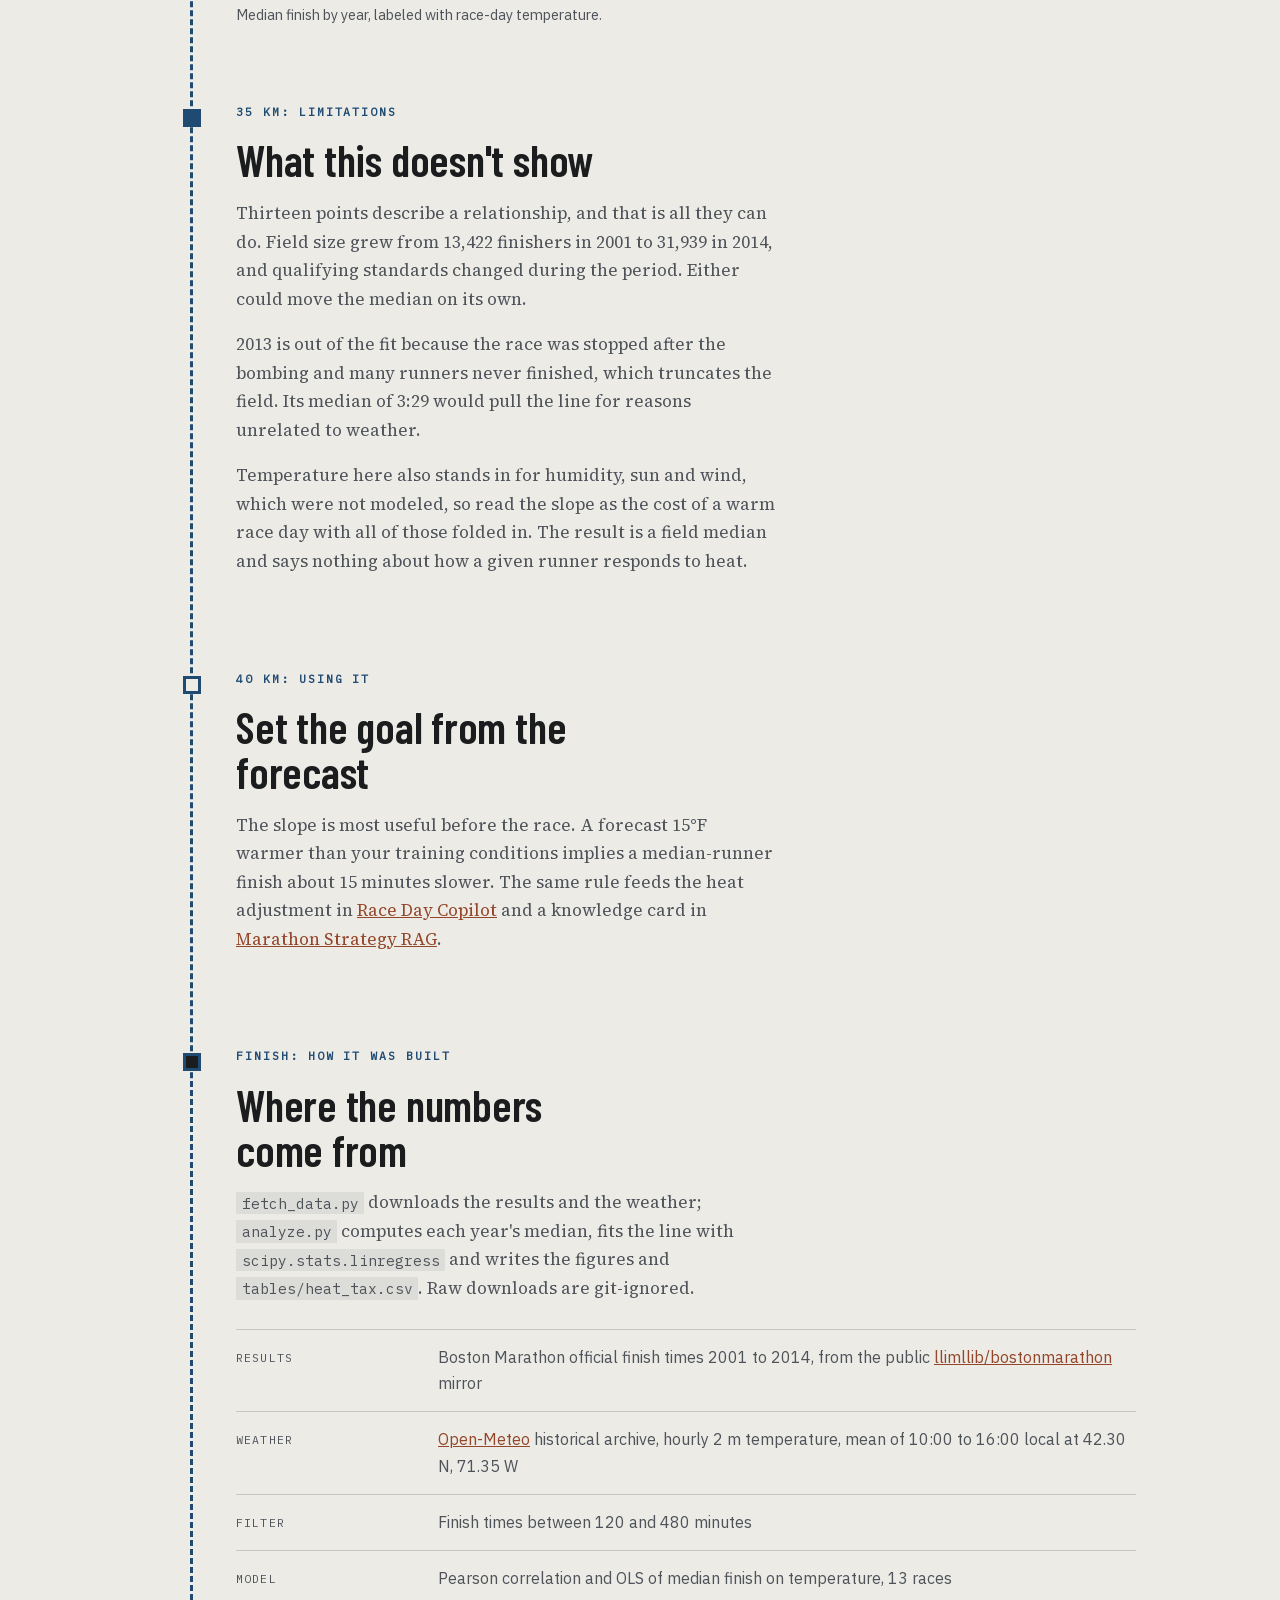
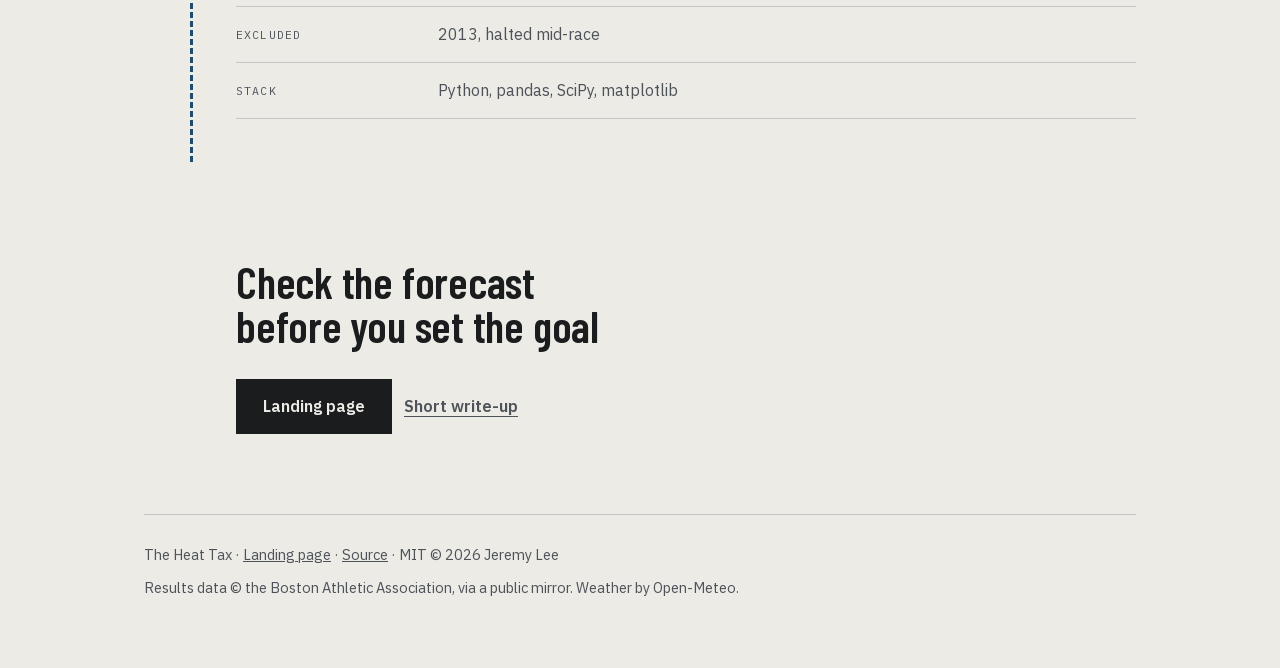
==== commit ce8f6fdf: "Rewrite README and write-up in plainer prose" ====
--- a/overview/index.html
+++ b/overview/index.html
@@ -306,14 +306,15 @@
     <p class="eyebrow">Start: the question</p>
     <h2>How many minutes is "it was hot"?</h2>
     <p>
-      Runners use heat to explain a slow day, and the explanation almost never
-      comes with a number. I wanted the price per degree for an ordinary
-      finisher, so I used one race run many times.
-    </p>
-    <p>
-      Boston has the same course every April, with a qualifying field of broadly
-      similar runners, so a change in the median finish from one year to the next
-      is mostly weather. Each year becomes one point: the median of between 13,422
+      Runners blame the heat for a slow day all the time, and the excuse almost
+      never comes with a number attached. I wanted a price per degree for an
+      ordinary finisher, and the cleanest way I could think of to get one was to
+      watch the same race over many years.
+    </p>
+    <p>
+      Boston runs the same course every April with a qualifying field of broadly
+      similar runners, so when the median finish moves from one year to the next,
+      weather is the likeliest cause. Each year becomes one point: the median of between 13,422
       and 31,939 finishers, set against that day's temperature.
     </p>
   </section>
@@ -417,9 +418,9 @@
     <p class="eyebrow">30 km: year by year</p>
     <h2>The slow years are the hot years</h2>
     <p>
-      In date order the same data shows two spikes, 2004 and 2012. There is no
-      steady drift across the period. The years either side of each spike are
-      back near 3:45 to 3:50.
+      Put in date order, the same data shows two spikes, 2004 and 2012, on an
+      otherwise flat line; the years either side of each spike are back near 3:45
+      to 3:50.
     </p>
     <figure>
       <div class="plate">
@@ -434,7 +435,7 @@
     <p class="eyebrow">35 km: limitations</p>
     <h2>What this doesn't show</h2>
     <p>
-      Thirteen points make a descriptive relationship, not an experiment. Field
+      Thirteen points describe a relationship, and that is all they can do. Field
       size grew from 13,422 finishers in 2001 to 31,939 in 2014, and qualifying
       standards changed during the period. Either could move the median on its own.
     </p>
@@ -445,9 +446,9 @@
     </p>
     <p>
       Temperature here also stands in for humidity, sun and wind, which were not
-      modeled. Read the slope as the cost of a warm race day, not of air
-      temperature alone. The result is a field median; it says nothing about how
-      a given runner responds to heat.
+      modeled, so read the slope as the cost of a warm race day with all of those
+      folded in. The result is a field median and says nothing about how a given
+      runner responds to heat.
     </p>
   </section>
 
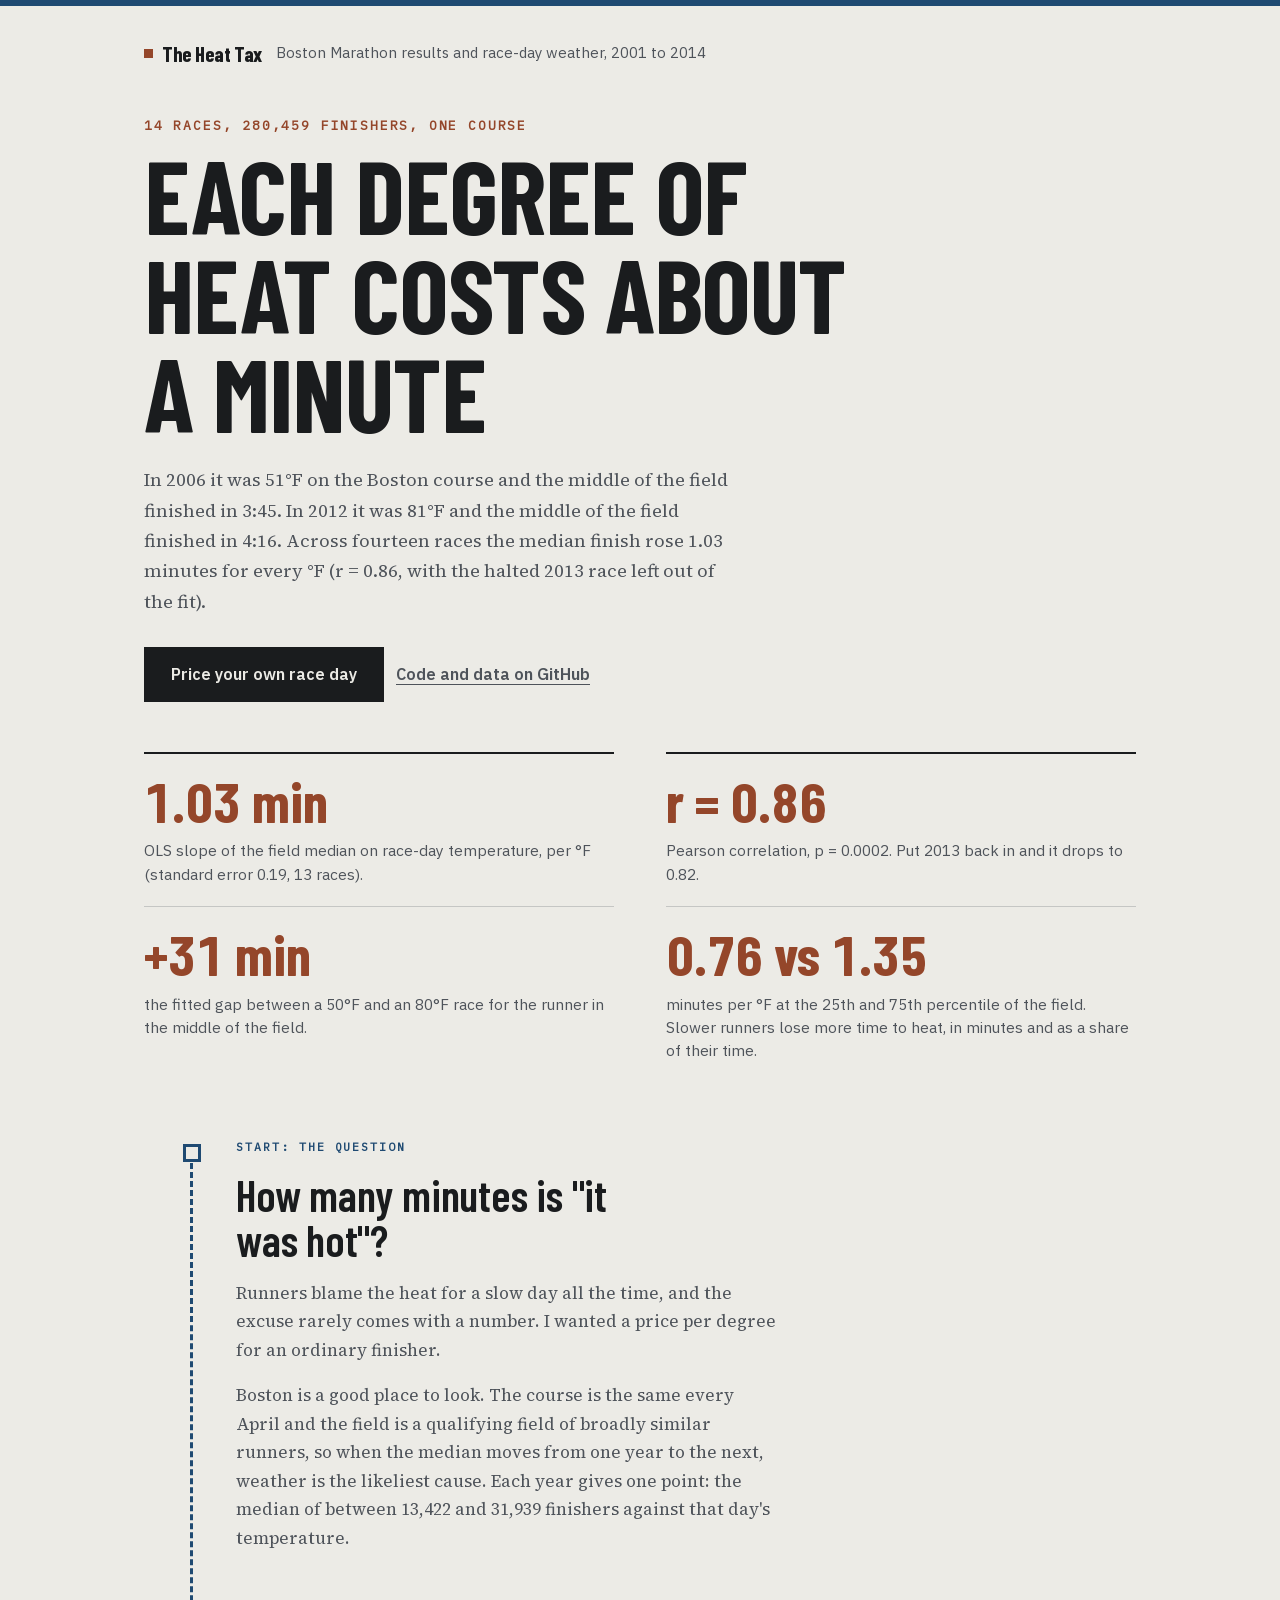
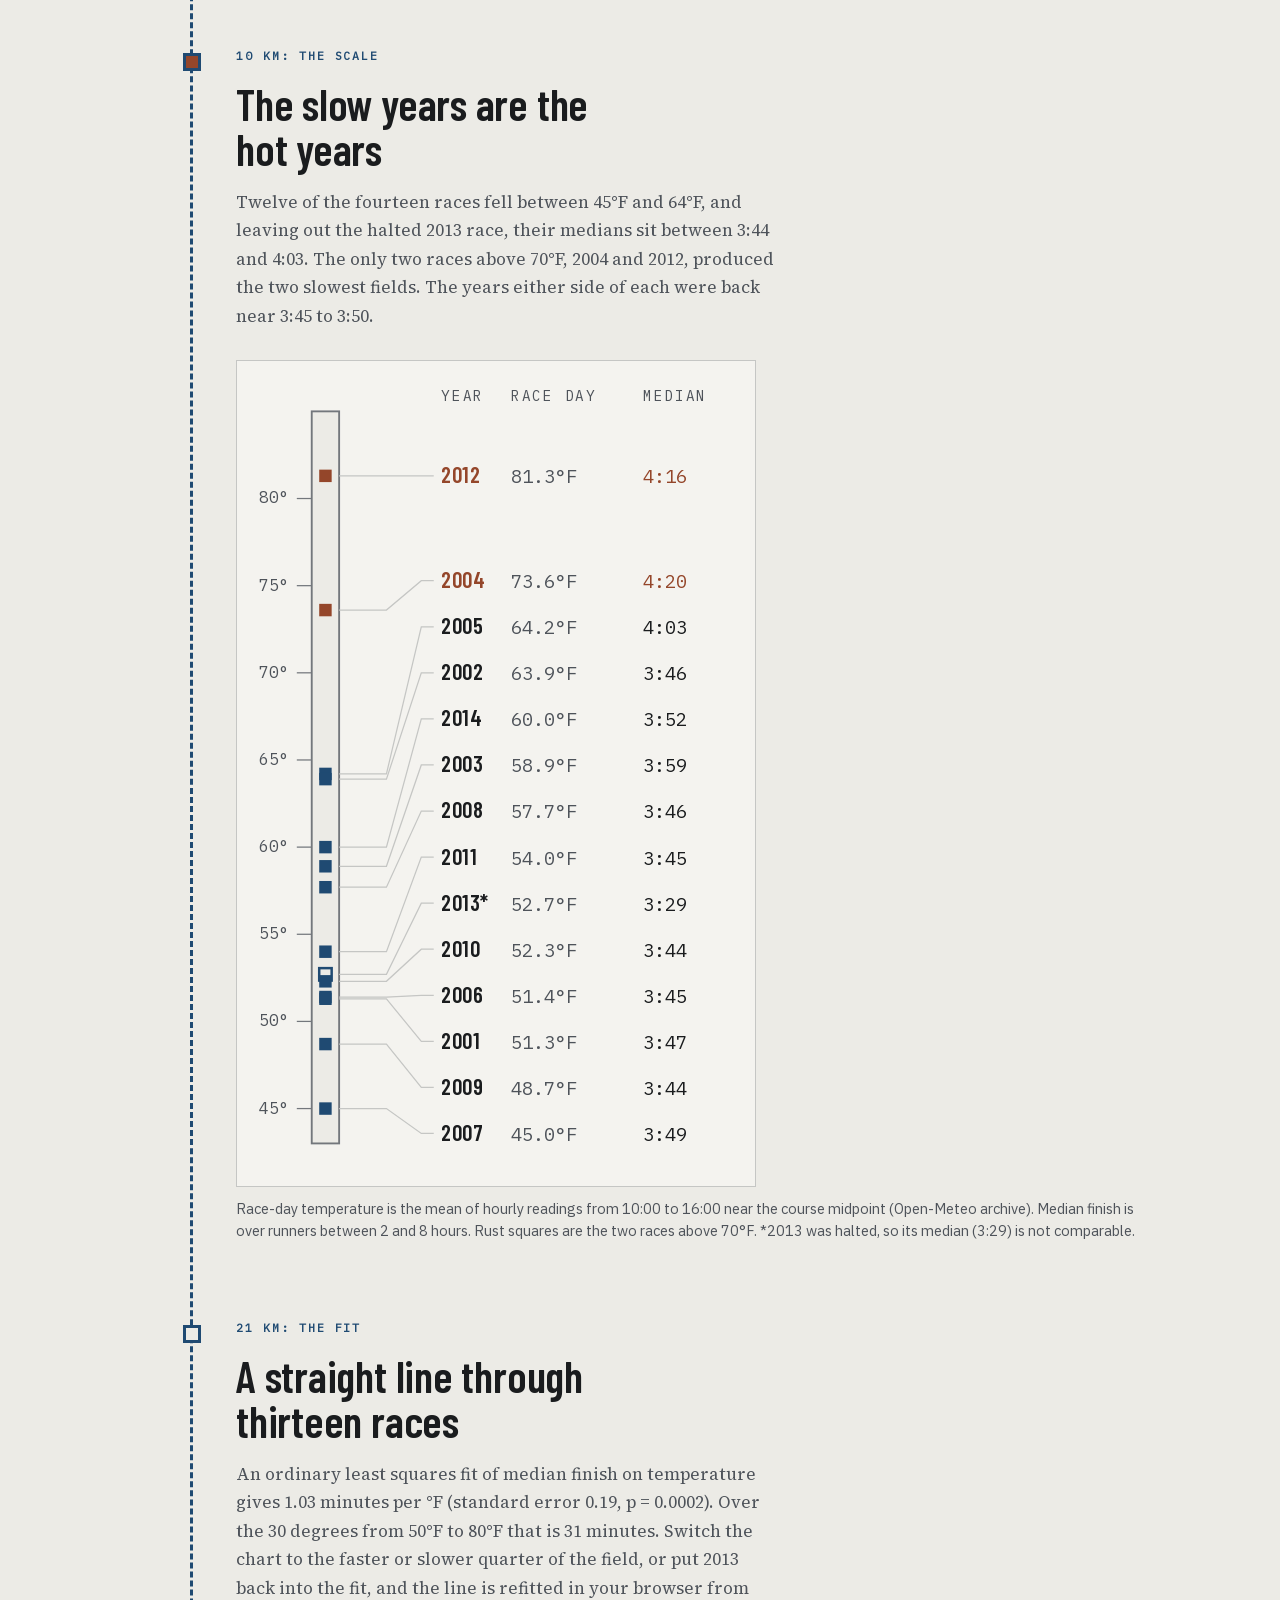
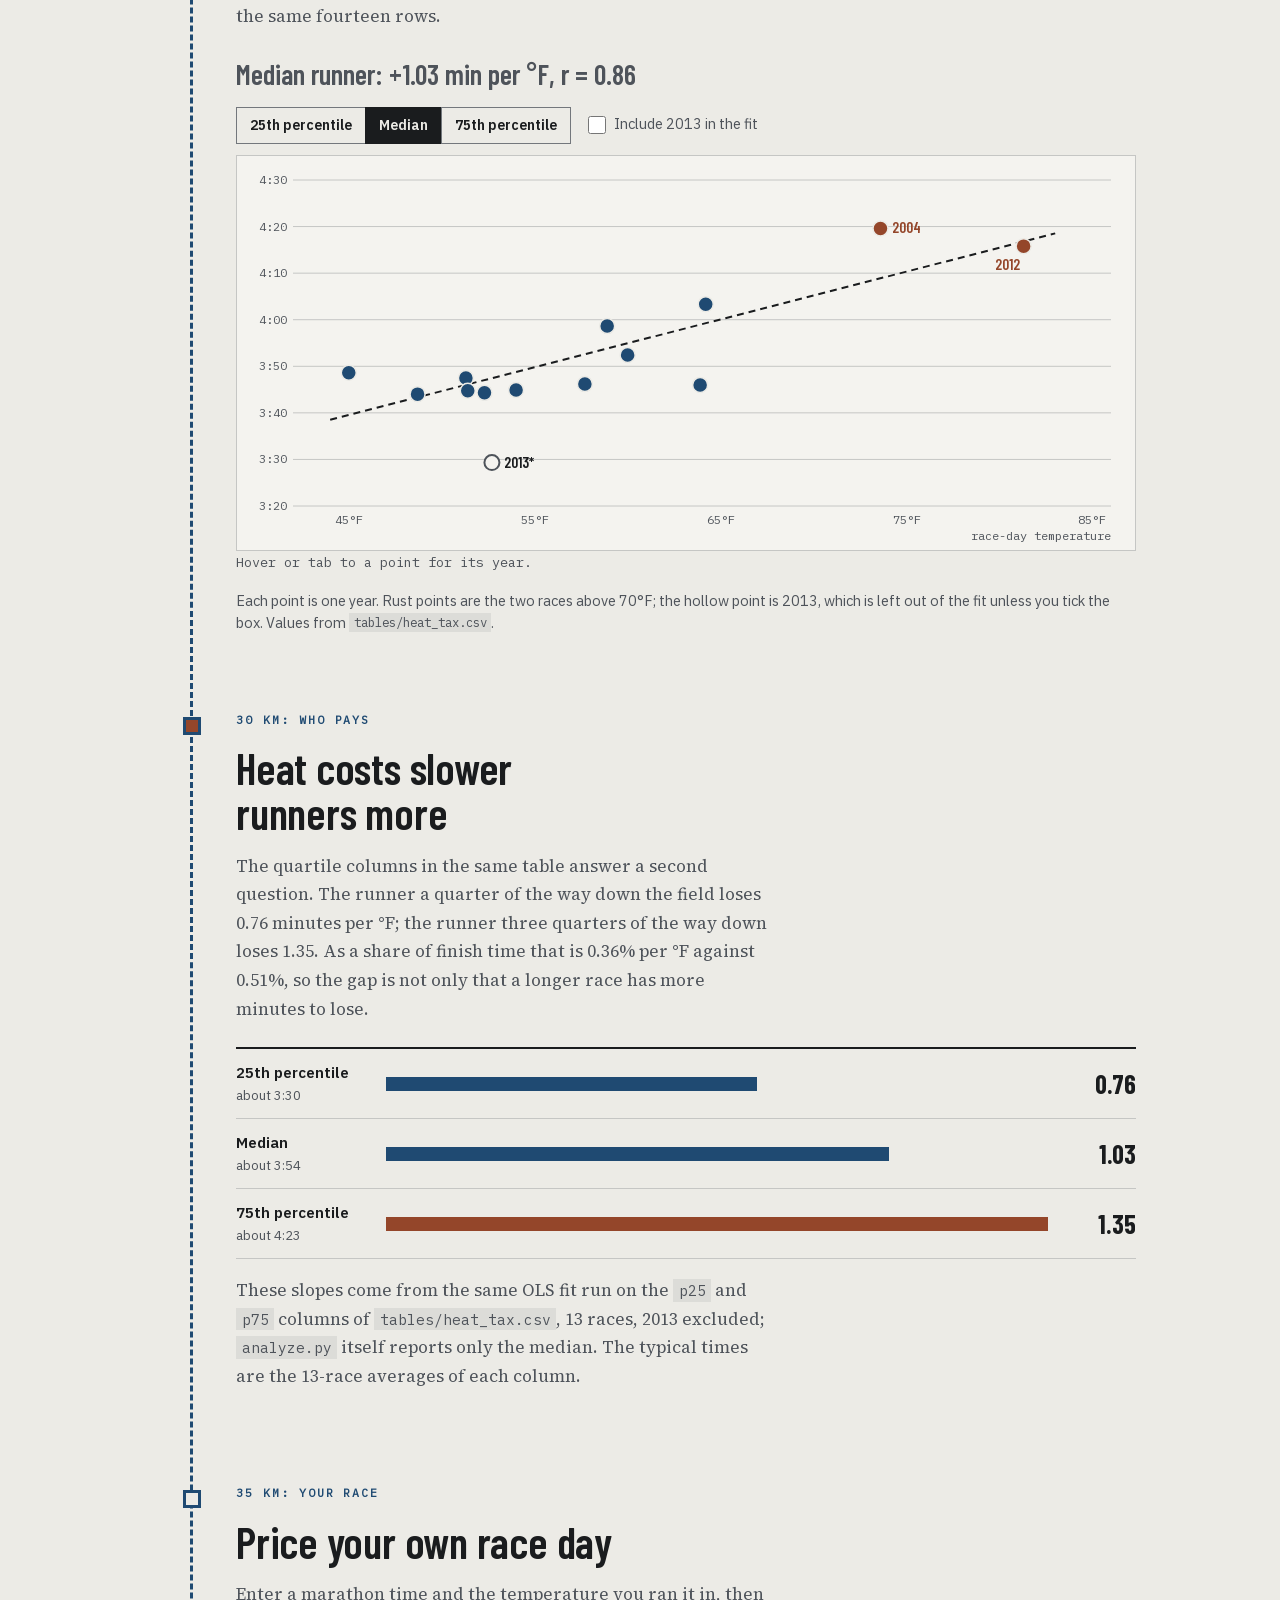
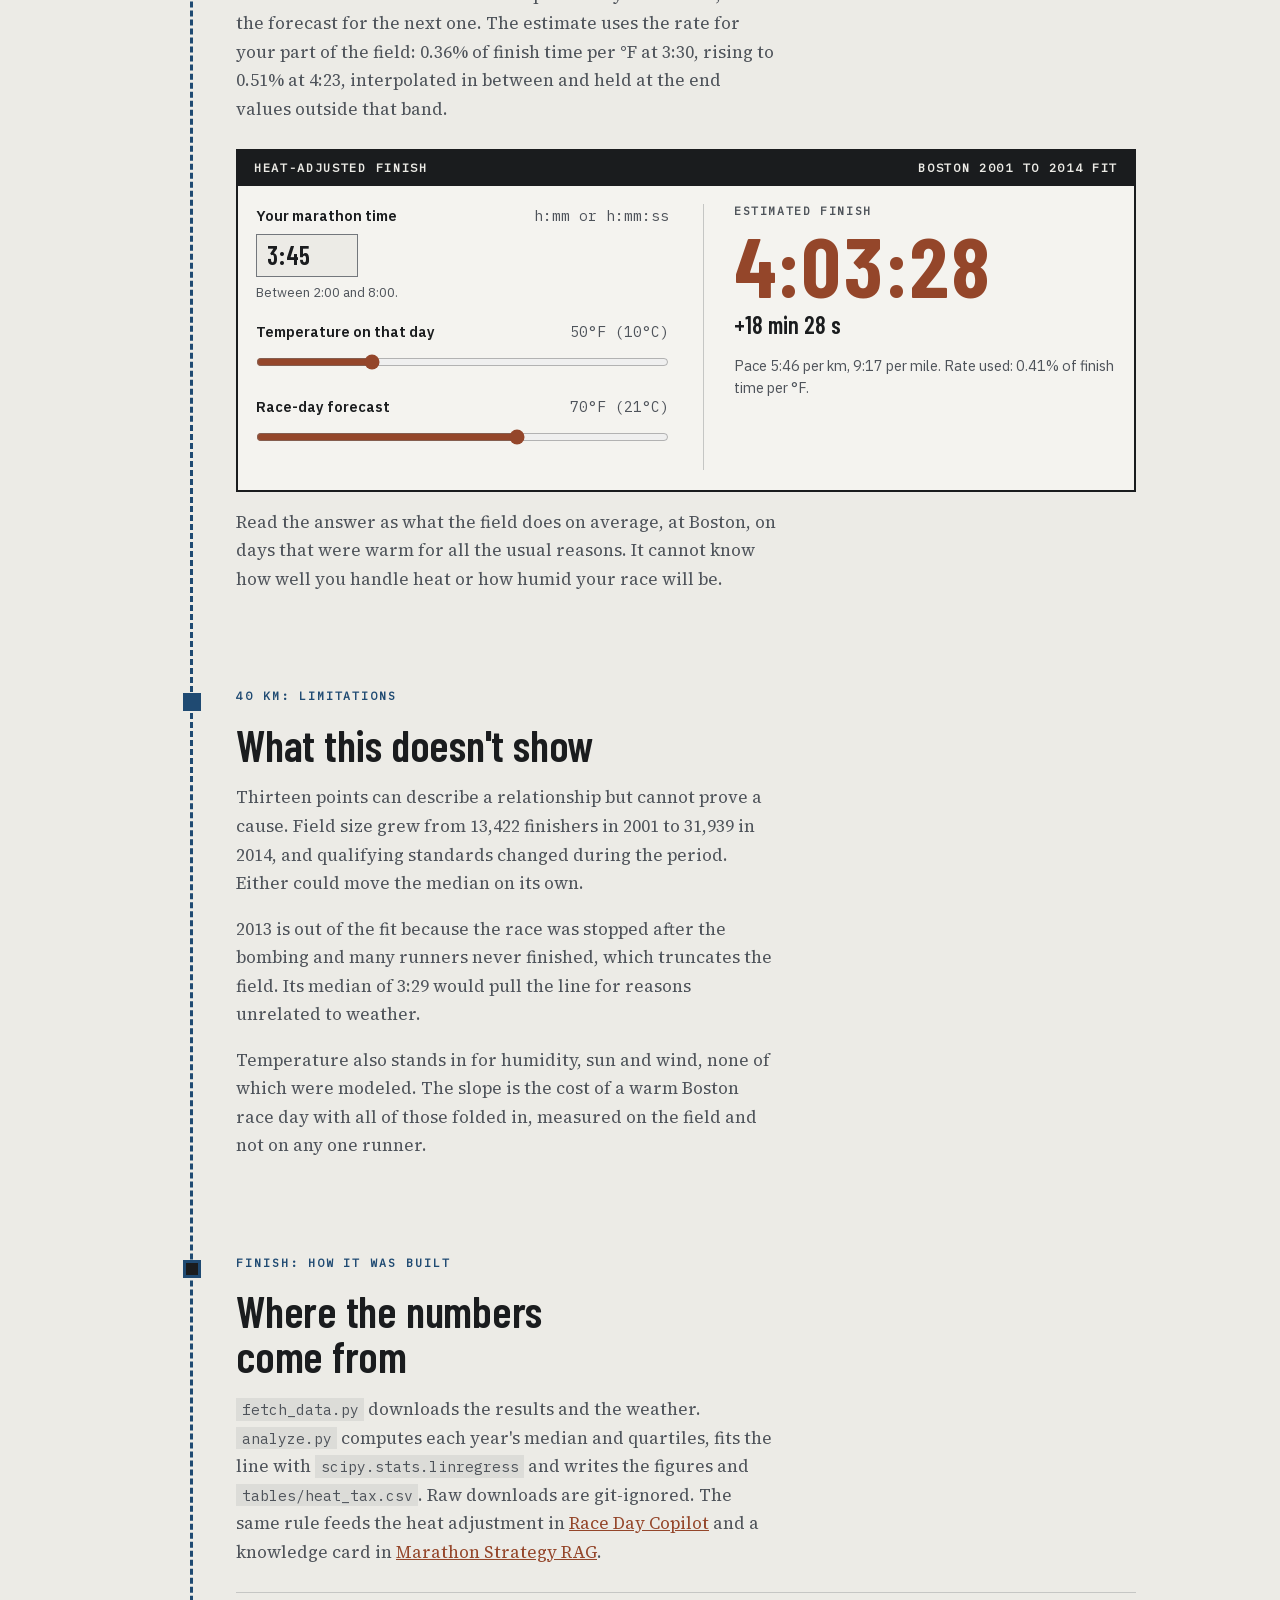
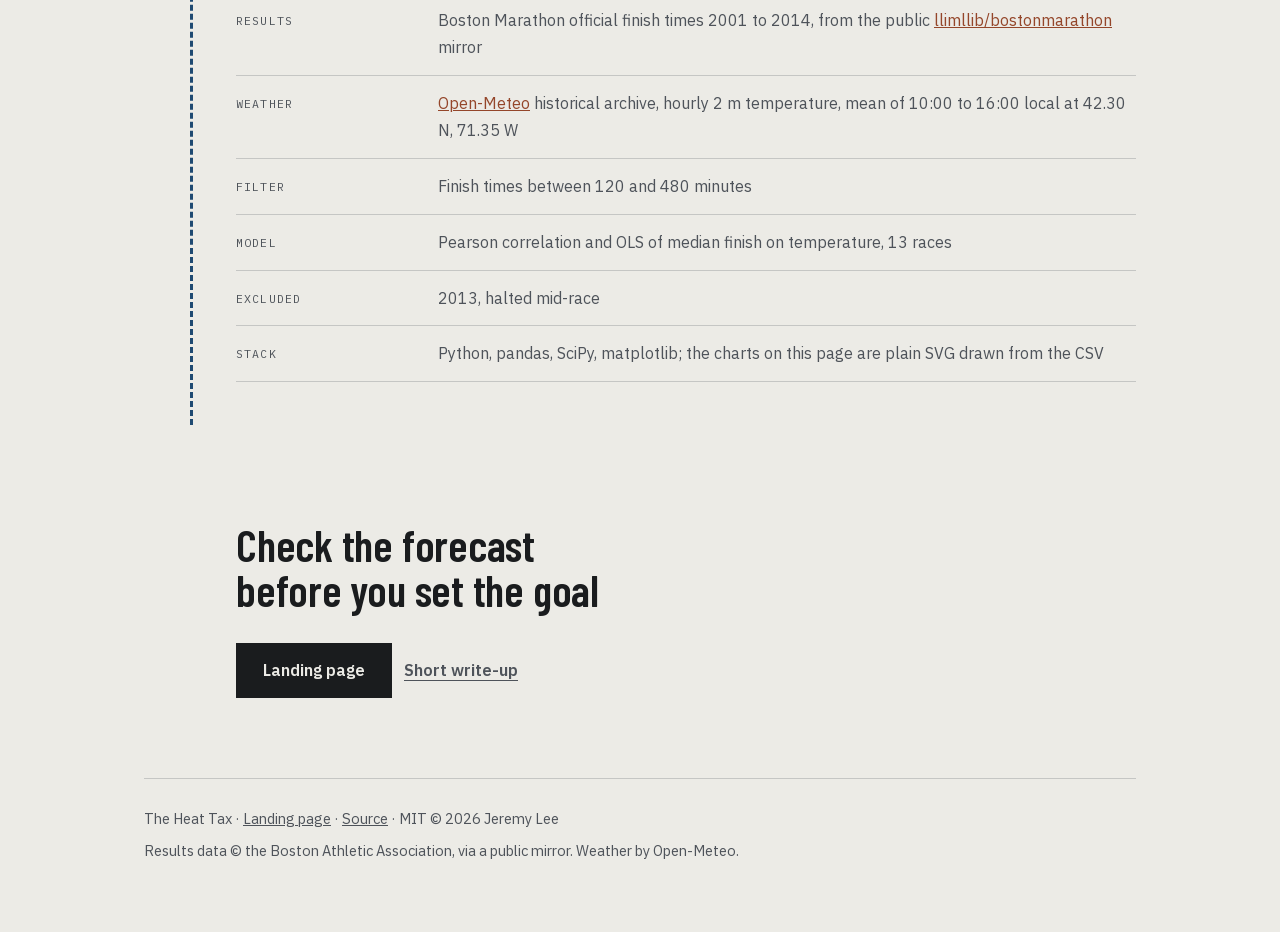
==== commit 9fcba355: "Interactive fit chart and race-day estimator on the heat tax pages The write-up now draws the scatte" ====
--- a/overview/index.html
+++ b/overview/index.html
@@ -250,6 +250,53 @@
   .thermo .mv { fill: var(--ink); font-size: 15px; }
   .thermo .hotlab { fill: var(--accent); }
   .thermo .hd { fill: var(--muted); font-size: 11.5px; letter-spacing: .12em; }
+  .fig-title { font-family: var(--display); font-weight: 600; font-size: clamp(22px, 2.8vw, 28px); line-height: 1.1; margin: 0 0 4px; color: var(--ink); }
+  .ctl { display: flex; flex-wrap: wrap; gap: 10px 18px; align-items: center; margin: 14px 0 12px; font-family: var(--sans); font-size: 14.5px; color: var(--ink2); }
+  .seg { display: inline-flex; flex-wrap: wrap; }
+  .seg button { font: 600 14px/1.2 var(--sans); padding: 9px 13px; border: 1px solid var(--edge); background: transparent; color: var(--ink); cursor: pointer; margin: 0 -1px -1px 0; }
+  .seg button[aria-pressed="true"] { background: var(--ink); color: var(--paper); border-color: var(--ink); }
+  .ctl label { display: inline-flex; gap: 8px; align-items: center; cursor: pointer; }
+  .ctl input[type=checkbox] { width: 18px; height: 18px; accent-color: var(--accent); margin: 0; }
+  .chart { border: 1px solid var(--rule); background: var(--card); padding: 10px 10px 4px; }
+  .chart svg { display: block; width: 100%; height: auto; overflow: visible; }
+  .chart text { font-family: var(--mono); font-size: 12px; fill: var(--muted); }
+  .chart .grid { stroke: var(--rule); stroke-width: 1; }
+  .chart .fit { stroke: var(--ink); stroke-width: 2; stroke-dasharray: 7 5; fill: none; }
+  .chart .p { stroke: var(--paper); stroke-width: 1.5; cursor: pointer; }
+  .chart .p.cool { fill: var(--accent2); }
+  .chart .p.hot { fill: var(--accent); }
+  .chart .p.halt { fill: var(--card); stroke: var(--ink2); stroke-width: 2; }
+  .chart .p:focus { outline: none; stroke: var(--ink); stroke-width: 3; }
+  .chart .p.sel { stroke: var(--ink); stroke-width: 3; }
+  .chart .lab { fill: var(--ink); font-family: var(--display); font-size: 15px; font-weight: 600; }
+  .chart .lab.hot { fill: var(--accent); }
+  .readout { font-family: var(--mono); font-size: 13.5px; color: var(--ink); min-height: 1.6em; margin: 10px 0 0; }
+  .q3 { margin-top: 24px; border-top: 2px solid var(--ink); font-family: var(--sans); }
+  .q3 > div { display: grid; grid-template-columns: 8.5rem 1fr 4.6rem; gap: 14px; align-items: center; padding: 11px 0; border-bottom: 1px solid var(--rule); }
+  .q3 dt { font-size: 15px; color: var(--ink); font-weight: 600; }
+  .q3 dt small { display: block; font-weight: 400; color: var(--muted); font-size: 13px; }
+  .q3 .bar { display: block; height: 14px; background: var(--accent2); }
+  .q3 .bar.hi { background: var(--accent); }
+  .q3 dd { margin: 0; }
+  .q3 dd.v { font-family: var(--display); font-weight: 700; font-size: 26px; text-align: right; color: var(--ink); }
+  @media (max-width: 640px) { .q3 > div { grid-template-columns: 7.2rem 1fr 3.2rem; gap: 10px; } }
+  .bib { margin-top: 26px; border: 2px solid var(--ink); background: var(--card); }
+  .bib-head { display: flex; justify-content: space-between; gap: 10px; flex-wrap: wrap; padding: 9px 16px; background: var(--ink); color: var(--paper); font: 600 12px/1.4 var(--mono); letter-spacing: .14em; text-transform: uppercase; }
+  .bib-body { display: grid; grid-template-columns: 1fr; gap: 6px 34px; padding: 18px 18px 20px; }
+  @media (min-width: 760px) { .bib-body { grid-template-columns: 1fr 1fr; } }
+  .field { margin: 0 0 16px; font-family: var(--sans); }
+  .field label { display: flex; justify-content: space-between; gap: 10px; font-size: 14.5px; font-weight: 600; color: var(--ink); margin-bottom: 6px; }
+  .field output, .field .unit { font-family: var(--mono); font-weight: 400; color: var(--ink2); }
+  .field input[type=range] { width: 100%; accent-color: var(--accent); margin: 0; }
+  .field input[type=text] { font: 600 26px/1.1 var(--display); letter-spacing: .03em; width: 8.5ch; padding: 6px 10px; border: 1px solid var(--edge); background: var(--paper); color: var(--ink); }
+  .field .hint { font-size: 13px; color: var(--muted); margin-top: 5px; }
+  .res { border-top: 1px solid var(--rule); padding-top: 14px; }
+  @media (min-width: 760px) { .res { border-top: 0; border-left: 1px solid var(--rule); padding: 0 0 0 30px; } }
+  .res .lbl { font: 600 11.5px/1.3 var(--mono); letter-spacing: .14em; text-transform: uppercase; color: var(--muted); margin: 0; }
+  .res .big { font-family: var(--display); font-weight: 700; font-size: clamp(54px, 9vw, 84px); line-height: .95; color: var(--accent); margin: 6px 0 2px; font-variant-numeric: tabular-nums; }
+  .res .delta { font-family: var(--display); font-weight: 600; font-size: 24px; color: var(--ink); margin: 0 0 12px; }
+  .res p { font-family: var(--sans); font-size: 14.5px; line-height: 1.5; color: var(--ink2); margin: 0 0 8px; max-width: none; }
+  .res .warn { color: var(--accent); }
 </style>
 </head>
 <body>
@@ -264,26 +311,26 @@
     <h1>Each degree of heat costs about a minute</h1>
 
     <p class="hero-sub">
-      I paired fourteen Boston Marathons with the temperature on the course that
-      day. The field's median finish time rises by about 1.0 minute for every °F
-      (r = 0.86, with the interrupted 2013 race left out of the fit). Going from a
-      50°F race to an 80°F race moves the median finish by about 31 minutes.
+      In 2006 it was 51°F on the Boston course and the middle of the field
+      finished in 3:45. In 2012 it was 81°F and the middle of the field finished
+      in 4:16. Across fourteen races the median finish rose 1.03 minutes for
+      every °F (r = 0.86, with the halted 2013 race left out of the fit).
     </p>
 
     <div class="cta-row">
-      <a class="btn btn-primary" href="../">Landing page</a>
+      <a class="btn btn-primary" href="#estimate">Price your own race day</a>
       <a class="textlink" href="https://github.com/lyhjeremy/marathon-heat-tax">Code and data on GitHub</a>
     </div>
 
     <div class="claims">
       <div class="claim">
-        <div class="n">r = 0.86</div>
-        <p>Pearson correlation between race-day temperature and the field median,
-           13 races (p = 0.0002). With 2013 included it is 0.82.</p>
+        <div class="n">1.03 min</div>
+        <p>OLS slope of the field median on race-day temperature, per °F
+           (standard error 0.19, 13 races).</p>
       </div>
       <div class="claim">
-        <div class="n">1.03 min</div>
-        <p>OLS slope per °F on the median finish time, standard error 0.19.</p>
+        <div class="n">r = 0.86</div>
+        <p>Pearson correlation, p = 0.0002. Put 2013 back in and it drops to 0.82.</p>
       </div>
       <div class="claim">
         <div class="n">+31 min</div>
@@ -291,9 +338,9 @@
            middle of the field.</p>
       </div>
       <div class="claim">
-        <div class="n">4:20</div>
-        <p>the slowest median in the set, 2004 at 73.6°F. 2012, the hottest race at
-           81.3°F, was next at 4:16.</p>
+        <div class="n">0.76 vs 1.35</div>
+        <p>minutes per °F at the 25th and 75th percentile of the field. Slower
+           runners lose more time to heat, in minutes and as a share of their time.</p>
       </div>
     </div>
   </section>
@@ -306,26 +353,26 @@
     <p class="eyebrow">Start: the question</p>
     <h2>How many minutes is "it was hot"?</h2>
     <p>
-      Runners blame the heat for a slow day all the time, and the excuse almost
-      never comes with a number attached. I wanted a price per degree for an
-      ordinary finisher, and the cleanest way I could think of to get one was to
-      watch the same race over many years.
-    </p>
-    <p>
-      Boston runs the same course every April with a qualifying field of broadly
-      similar runners, so when the median finish moves from one year to the next,
-      weather is the likeliest cause. Each year becomes one point: the median of between 13,422
-      and 31,939 finishers, set against that day's temperature.
+      Runners blame the heat for a slow day all the time, and the excuse rarely
+      comes with a number. I wanted a price per degree for an ordinary finisher.
+    </p>
+    <p>
+      Boston is a good place to look. The course is the same every April and the
+      field is a qualifying field of broadly similar runners, so when the median
+      moves from one year to the next, weather is the likeliest cause. Each year
+      gives one point: the median of between 13,422 and 31,939 finishers against
+      that day's temperature.
     </p>
   </section>
 
   <section class="stop stop--key">
     <p class="eyebrow">10 km: the scale</p>
-    <h2>Fourteen race days on one thermometer</h2>
-    <p>
-      Twelve of the fourteen races fell between 45°F and 64°F. Leaving out the
-      halted 2013 race, their medians sit between 3:44 and 4:03. The two races
-      above 70°F are the two slowest fields in the set.
+    <h2>The slow years are the hot years</h2>
+    <p>
+      Twelve of the fourteen races fell between 45°F and 64°F, and leaving out
+      the halted 2013 race, their medians sit between 3:44 and 4:03. The only two
+      races above 70°F, 2004 and 2012, produced the two slowest fields. The years
+      either side of each were back near 3:45 to 3:50.
     </p>
     <figure class="thermo-fig">
       <div class="thermo-box">
@@ -385,57 +432,116 @@
 <text class="yr" x="156" y="612.0">2007</text><text class="tv" x="212" y="612.0">45.0°F</text><text class="mv" x="318" y="612.0">3:49</text>
 <text class="hd" x="156" y="18">YEAR</text><text class="hd" x="212" y="18">RACE DAY</text><text class="hd" x="318" y="18">MEDIAN</text>
 </svg>
-
       </div>
       <figcaption>Race-day temperature is the mean of hourly readings from 10:00 to
         16:00 near the course midpoint (Open-Meteo archive). Median finish is over
-        runners between 2 and 8 hours. Square markers in the accent color are the
-        two races above 70°F. *2013 was halted, so its median (3:29) is not comparable.</figcaption>
+        runners between 2 and 8 hours. Rust squares are the two races above 70°F.
+        *2013 was halted, so its median (3:29) is not comparable.</figcaption>
     </figure>
   </section>
 
   <section class="stop">
     <p class="eyebrow">21 km: the fit</p>
     <h2>A straight line through thirteen races</h2>
-    <div class="bignum">0.86</div>
-    <p class="bignum-note">Pearson r, race-day temperature against field median, 2013 excluded.</p>
-    <p>
-      An ordinary least squares fit of median finish on temperature gives a slope
-      of 1.03 minutes per °F (standard error 0.19, p = 0.0002). Over the 30-degree
-      range from 50°F to 80°F that is 31 minutes on the median finish.
-    </p>
-    <figure>
-      <div class="plate">
-        <img width="1720" height="1080" src="../figures/01_temp_vs_time.png" fetchpriority="high"
-          alt="Scatter of race-day temperature against field median finish time for fourteen Boston Marathons. The dashed fit rises about one minute per degree; 2012 and 2004 sit at the top right, and 2013 is drawn hollow below the line." />
+    <p>
+      An ordinary least squares fit of median finish on temperature gives 1.03
+      minutes per °F (standard error 0.19, p = 0.0002). Over the 30 degrees from
+      50°F to 80°F that is 31 minutes. Switch the chart to the faster or slower
+      quarter of the field, or put 2013 back into the fit, and the line is
+      refitted in your browser from the same fourteen rows.
+    </p>
+    <figure id="fit-fig">
+      <p class="fig-title" id="fit-title" aria-live="polite">Median runner: +1.03 min per °F</p>
+      <div class="ctl">
+        <div class="seg" role="group" aria-label="Which runner in the field">
+          <button type="button" data-k="3" aria-pressed="false">25th percentile</button>
+          <button type="button" data-k="2" aria-pressed="true">Median</button>
+          <button type="button" data-k="4" aria-pressed="false">75th percentile</button>
+        </div>
+        <label><input type="checkbox" id="inc13" /> Include 2013 in the fit</label>
       </div>
-      <figcaption>Each dot is one year's field median. 2013 is drawn hollow and left
-        out of the fit.</figcaption>
+      <div class="chart" id="fit-chart"></div>
+      <p class="readout" id="fit-read" aria-live="polite">Hover or tab to a point for its year.</p>
+      <noscript>
+        <div class="plate"><img width="1720" height="1080" src="../figures/01_temp_vs_time.png" alt="Scatter of race-day temperature against field median finish time for fourteen Boston Marathons. The dashed fit rises about one minute per degree; 2012 and 2004 sit at the top right, and 2013 is drawn hollow below the line." /></div>
+      </noscript>
+      <figcaption>Each point is one year. Rust points are the two races above 70°F;
+        the hollow point is 2013, which is left out of the fit unless you tick the box.
+        Values from <code>tables/heat_tax.csv</code>.</figcaption>
     </figure>
   </section>
 
-  <section class="stop">
-    <p class="eyebrow">30 km: year by year</p>
-    <h2>The slow years are the hot years</h2>
-    <p>
-      Put in date order, the same data shows two spikes, 2004 and 2012, on an
-      otherwise flat line; the years either side of each spike are back near 3:45
-      to 3:50.
-    </p>
-    <figure>
-      <div class="plate">
-        <img width="1800" height="960" src="../figures/02_median_by_year.png" loading="lazy"
-          alt="Bar chart of median finish time by year from 2001 to 2014, labeled with race-day temperature. The bars for 2004 (74 degrees) and 2012 (81 degrees) are the tallest." />
+  <section class="stop stop--key">
+    <p class="eyebrow">30 km: who pays</p>
+    <h2>Heat costs slower runners more</h2>
+    <p>
+      The quartile columns in the same table answer a second question. The runner
+      a quarter of the way down the field loses 0.76 minutes per °F; the runner
+      three quarters of the way down loses 1.35. As a share of finish time that is
+      0.36% per °F against 0.51%, so the gap is not only that a longer race has
+      more minutes to lose.
+    </p>
+    <dl class="q3" aria-label="Fitted minutes lost per degree Fahrenheit, by position in the field">
+      <div><dt>25th percentile<small>about 3:30</small></dt><dd class="b"><span class="bar" style="width:56%"></span></dd><dd class="v">0.76</dd></div>
+      <div><dt>Median<small>about 3:54</small></dt><dd class="b"><span class="bar" style="width:76%"></span></dd><dd class="v">1.03</dd></div>
+      <div><dt>75th percentile<small>about 4:23</small></dt><dd class="b"><span class="bar hi" style="width:100%"></span></dd><dd class="v">1.35</dd></div>
+    </dl>
+    <p style="margin-top:14px">
+      These slopes come from the same OLS fit run on the <code>p25</code> and
+      <code>p75</code> columns of <code>tables/heat_tax.csv</code>, 13 races, 2013
+      excluded; <code>analyze.py</code> itself reports only the median. The
+      typical times are the 13-race averages of each column.
+    </p>
+  </section>
+
+  <section class="stop" id="estimate">
+    <p class="eyebrow">35 km: your race</p>
+    <h2>Price your own race day</h2>
+    <p>
+      Enter a marathon time and the temperature you ran it in, then the forecast
+      for the next one. The estimate uses the rate for your part of the field:
+      0.36% of finish time per °F at 3:30, rising to 0.51% at 4:23, interpolated
+      in between and held at the end values outside that band.
+    </p>
+    <div class="bib">
+      <div class="bib-head"><span>Heat-adjusted finish</span><span>Boston 2001 to 2014 fit</span></div>
+      <div class="bib-body">
+        <div>
+          <div class="field">
+            <label for="est-time">Your marathon time <span class="unit">h:mm or h:mm:ss</span></label>
+            <input type="text" id="est-time" value="3:45" inputmode="numeric" autocomplete="off" spellcheck="false" />
+            <div class="hint" id="est-time-hint">Between 2:00 and 8:00.</div>
+          </div>
+          <div class="field">
+            <label for="est-t0">Temperature on that day <output id="est-t0-o" for="est-t0">50°F</output></label>
+            <input type="range" id="est-t0" min="35" max="90" step="1" value="50" />
+          </div>
+          <div class="field">
+            <label for="est-t1">Race-day forecast <output id="est-t1-o" for="est-t1">70°F</output></label>
+            <input type="range" id="est-t1" min="35" max="90" step="1" value="70" />
+          </div>
+        </div>
+        <div class="res" aria-live="polite">
+          <p class="lbl">Estimated finish</p>
+          <div class="big" id="est-out">&nbsp;</div>
+          <p class="delta" id="est-delta">&nbsp;</p>
+          <p id="est-pace"></p>
+          <p id="est-note"></p>
+        </div>
       </div>
-      <figcaption>Median finish by year, labeled with race-day temperature.</figcaption>
-    </figure>
+    </div>
+    <p style="margin-top:16px">
+      Read the answer as what the field does on average, at Boston, on days that
+      were warm for all the usual reasons. It cannot know how well you handle heat
+      or how humid your race will be.
+    </p>
   </section>
 
   <section class="stop stop--warn">
-    <p class="eyebrow">35 km: limitations</p>
+    <p class="eyebrow">40 km: limitations</p>
     <h2>What this doesn't show</h2>
     <p>
-      Thirteen points describe a relationship, and that is all they can do. Field
+      Thirteen points can describe a relationship but cannot prove a cause. Field
       size grew from 13,422 finishers in 2001 to 31,939 in 2014, and qualifying
       standards changed during the period. Either could move the median on its own.
     </p>
@@ -445,34 +551,24 @@
       would pull the line for reasons unrelated to weather.
     </p>
     <p>
-      Temperature here also stands in for humidity, sun and wind, which were not
-      modeled, so read the slope as the cost of a warm race day with all of those
-      folded in. The result is a field median and says nothing about how a given
-      runner responds to heat.
-    </p>
-  </section>
-
-  <section class="stop">
-    <p class="eyebrow">40 km: using it</p>
-    <h2>Set the goal from the forecast</h2>
-    <p>
-      The slope is most useful before the race. A forecast 15°F warmer than your
-      training conditions implies a median-runner finish about 15 minutes slower.
-      The same rule feeds the heat adjustment in
+      Temperature also stands in for humidity, sun and wind, none of which were
+      modeled. The slope is the cost of a warm Boston race day with all of those
+      folded in, measured on the field and not on any one runner.
+    </p>
+  </section>
+
+  <section class="stop stop--end">
+    <p class="eyebrow">Finish: how it was built</p>
+    <h2>Where the numbers come from</h2>
+    <p>
+      <code>fetch_data.py</code> downloads the results and the weather.
+      <code>analyze.py</code> computes each year's median and quartiles, fits the
+      line with <code>scipy.stats.linregress</code> and writes the figures and
+      <code>tables/heat_tax.csv</code>. Raw downloads are git-ignored. The same
+      rule feeds the heat adjustment in
       <a href="https://lyhjeremy.github.io/race-day-copilot/">Race Day Copilot</a>
       and a knowledge card in
       <a href="https://lyhjeremy.github.io/marathon-strategy-rag/">Marathon Strategy RAG</a>.
-    </p>
-  </section>
-
-  <section class="stop stop--end">
-    <p class="eyebrow">Finish: how it was built</p>
-    <h2>Where the numbers come from</h2>
-    <p>
-      <code>fetch_data.py</code> downloads the results and the weather;
-      <code>analyze.py</code> computes each year's median, fits the line with
-      <code>scipy.stats.linregress</code> and writes the figures and
-      <code>tables/heat_tax.csv</code>. Raw downloads are git-ignored.
     </p>
     <dl class="specs">
       <div class="spec"><dt>Results</dt><dd>Boston Marathon official finish times 2001 to 2014, from the public <a href="https://github.com/llimllib/bostonmarathon">llimllib/bostonmarathon</a> mirror</dd></div>
@@ -480,7 +576,7 @@
       <div class="spec"><dt>Filter</dt><dd>Finish times between 120 and 480 minutes</dd></div>
       <div class="spec"><dt>Model</dt><dd>Pearson correlation and OLS of median finish on temperature, 13 races</dd></div>
       <div class="spec"><dt>Excluded</dt><dd>2013, halted mid-race</dd></div>
-      <div class="spec"><dt>Stack</dt><dd>Python, pandas, SciPy, matplotlib</dd></div>
+      <div class="spec"><dt>Stack</dt><dd>Python, pandas, SciPy, matplotlib; the charts on this page are plain SVG drawn from the CSV</dd></div>
     </dl>
   </section>
 
@@ -506,5 +602,95 @@
     <p>Results data © the Boston Athletic Association, via a public mirror. Weather by Open-Meteo.</p>
   </footer>
 </div>
+
+<script>
+(function () {
+  // year, temp_F, median_min, p25, p75, n  (tables/heat_tax.csv)
+  var D = [[2001,51.3,227.48,204.21,255.18,13422],[2002,63.9,226.0,201.85,253.43,14590],[2003,58.9,238.63,213.98,268.83,17042],[2004,73.6,259.6,231.27,292.52,16745],[2005,64.2,243.33,216.68,275.9,17541],[2006,51.4,224.75,205.47,249.7,19696],[2007,45.0,228.62,208.29,254.48,20355],[2008,57.7,226.18,205.53,251.58,21963],[2009,48.7,224.02,204.52,248.35,22882],[2010,52.3,224.3,204.82,248.7,22687],[2011,54.0,224.92,204.03,249.72,23922],[2012,81.3,255.8,228.75,290.7,21548],[2013,52.7,209.32,191.85,225.28,16127],[2014,60.0,232.42,205.66,273.3,31939]];
+  var NAME = {2: "Median runner", 3: "25th percentile", 4: "75th percentile"};
+  var NS = "http://www.w3.org/2000/svg";
+  function hm(m) { var h = Math.floor(m / 60), r = Math.round(m - h * 60); if (r === 60) { h++; r = 0; } return h + ":" + (r < 10 ? "0" : "") + r; }
+  function hms(m) { var s = Math.round(m * 60), h = Math.floor(s / 3600), mm = Math.floor(s % 3600 / 60), ss = s % 60; return h + ":" + (mm < 10 ? "0" : "") + mm + ":" + (ss < 10 ? "0" : "") + ss; }
+  function ols(rows, k) {
+    var n = rows.length, sx = 0, sy = 0, sxx = 0, sxy = 0, syy = 0;
+    rows.forEach(function (r) { var x = r[1], y = r[k]; sx += x; sy += y; sxx += x * x; sxy += x * y; syy += y * y; });
+    var b = (n * sxy - sx * sy) / (n * sxx - sx * sx), a = (sy - b * sx) / n;
+    var rr = (n * sxy - sx * sy) / Math.sqrt((n * sxx - sx * sx) * (n * syy - sy * sy));
+    return { b: b, a: a, r: rr, mean: sy / n };
+  }
+  function el(tag, at, parent, txt) { var e = document.createElementNS(NS, tag); for (var k in at) e.setAttribute(k, at[k]); if (txt != null) e.textContent = txt; if (parent) parent.appendChild(e); return e; }
+
+  // ---- fit chart ----
+  var box = document.getElementById("fit-chart"), title = document.getElementById("fit-title"),
+      read = document.getElementById("fit-read"), inc = document.getElementById("inc13"),
+      btns = document.querySelectorAll("#fit-fig .seg button"), K = 2, sel = null;
+  function draw() {
+    var W = Math.max(300, box.clientWidth - 20), H = W < 560 ? 300 : 380;
+    var L = 46, R = 14, T = 14, B = 40;
+    var ys = D.map(function (r) { return r[K]; });
+    var y0 = Math.floor((Math.min.apply(null, ys) - 6) / 10) * 10, y1 = Math.ceil((Math.max.apply(null, ys) + 6) / 10) * 10;
+    var X = function (v) { return L + (v - 42) / (86 - 42) * (W - L - R); };
+    var Y = function (v) { return T + (y1 - v) / (y1 - y0) * (H - T - B); };
+    box.innerHTML = "";
+    var s = el("svg", { viewBox: "0 0 " + W + " " + H, width: W, height: H, role: "img",
+      "aria-label": "Scatter of race-day temperature against " + NAME[K].toLowerCase() + " finish time, one point per year, with a fitted line" }, box);
+    var step = (y1 - y0) > 70 ? 20 : 10;
+    for (var v = y0; v <= y1; v += step) { el("line", { class: "grid", x1: L, x2: W - R, y1: Y(v), y2: Y(v) }, s); el("text", { x: L - 6, y: Y(v) + 4, "text-anchor": "end" }, s, hm(v)); }
+    for (var t = 45; t <= 85; t += 10) el("text", { x: X(t), y: H - B + 18, "text-anchor": "middle" }, s, t + "°F");
+    el("text", { x: W - R, y: H - 6, "text-anchor": "end" }, s, "race-day temperature");
+    var rows = D.filter(function (r) { return inc.checked || r[0] !== 2013; });
+    var f = ols(rows, K);
+    el("line", { class: "fit", x1: X(44), y1: Y(f.a + f.b * 44), x2: X(83), y2: Y(f.a + f.b * 83) }, s);
+    D.forEach(function (r) {
+      var cls = r[0] === 2013 && !inc.checked ? "halt" : (r[1] > 70 ? "hot" : "cool");
+      var c = el("circle", { class: "p " + cls + (sel === r[0] ? " sel" : ""), cx: X(r[1]), cy: Y(r[K]), r: W < 560 ? 6.5 : 7.5, tabindex: 0,
+        "aria-label": r[0] + ", " + r[1] + " degrees, " + hm(r[K]) }, s);
+      var show = function () { sel = r[0]; s.querySelectorAll(".p").forEach(function (p) { p.classList.remove("sel"); }); c.classList.add("sel");
+        read.textContent = r[0] + (r[0] === 2013 ? " (halted)" : "") + "  ·  " + r[1].toFixed(1) + "°F  ·  " + NAME[K].toLowerCase() + " " + hm(r[K]) + "  ·  " + r[5].toLocaleString("en-US") + " finishers"; };
+      c.addEventListener("mouseenter", show); c.addEventListener("focus", show); c.addEventListener("click", show);
+      if (r[1] > 70 || r[0] === 2013) el("text", { class: "lab" + (r[1] > 70 ? " hot" : ""), x: X(r[1]) + (r[0] === 2012 ? -4 : 12), y: Y(r[K]) + (r[0] === 2012 ? 24 : 5), "text-anchor": r[0] === 2012 ? "end" : "start" }, s, r[0] === 2013 ? "2013*" : String(r[0]));
+    });
+    title.textContent = NAME[K] + ": " + (f.b >= 0 ? "+" : "") + f.b.toFixed(2) + " min per °F, r = " + f.r.toFixed(2) + (inc.checked ? " (2013 included)" : "");
+  }
+  btns.forEach(function (b) { b.addEventListener("click", function () { K = +b.dataset.k; btns.forEach(function (o) { o.setAttribute("aria-pressed", o === b ? "true" : "false"); }); draw(); }); });
+  inc.addEventListener("change", draw);
+  var rt; window.addEventListener("resize", function () { clearTimeout(rt); rt = setTimeout(draw, 120); });
+  draw();
+
+  // ---- estimator ----
+  var fit13 = D.filter(function (r) { return r[0] !== 2013; });
+  // anchors: (typical time of that quantile, fitted share of time lost per °F)
+  var A = [3, 2, 4].map(function (k) { var f = ols(fit13, k); return [f.mean, f.b / f.mean]; });
+  function rate(m) {
+    if (m <= A[0][0]) return A[0][1];
+    if (m >= A[2][0]) return A[2][1];
+    var i = m < A[1][0] ? 0 : 1, u = (m - A[i][0]) / (A[i + 1][0] - A[i][0]);
+    return A[i][1] + u * (A[i + 1][1] - A[i][1]);
+  }
+  var tIn = document.getElementById("est-time"), t0 = document.getElementById("est-t0"), t1 = document.getElementById("est-t1");
+  function parse(s) { var p = s.trim().split(/[:.\s]+/).map(Number); if (p.some(isNaN) || p.length < 2 || p.length > 3) return null; return p[0] * 60 + p[1] + (p[2] || 0) / 60; }
+  function c(f) { return Math.round((f - 32) * 5 / 9); }
+  function est() {
+    document.getElementById("est-t0-o").textContent = t0.value + "°F (" + c(+t0.value) + "°C)";
+    document.getElementById("est-t1-o").textContent = t1.value + "°F (" + c(+t1.value) + "°C)";
+    var m = parse(tIn.value), hint = document.getElementById("est-time-hint");
+    if (m == null || m < 120 || m > 480) { hint.textContent = "Enter a time between 2:00 and 8:00, like 3:45 or 4:12:30."; hint.className = "hint warn"; return; }
+    hint.textContent = "Between 2:00 and 8:00."; hint.className = "hint";
+    var dT = t1.value - t0.value, k = rate(m), d = m * k * dT, out = m + d;
+    document.getElementById("est-out").textContent = hms(out);
+    var ad = Math.abs(d), sg = d > 0.0083 ? "+" : (d < -0.0083 ? "−" : "");
+    document.getElementById("est-delta").textContent = sg + Math.floor(ad) + " min " + Math.round((ad % 1) * 60) + " s";
+    var pk = out / 42.195, pm = out / 26.2188;
+    function pace(x) { var s = Math.round(x * 60); return Math.floor(s / 60) + ":" + (s % 60 < 10 ? "0" : "") + s % 60; }
+    document.getElementById("est-pace").textContent = "Pace " + pace(pk) + " per km, " + pace(pm) + " per mile. Rate used: " + (k * 100).toFixed(2) + "% of finish time per °F.";
+    var notes = [];
+    if (+t0.value < 45 || +t0.value > 82 || +t1.value < 45 || +t1.value > 82) notes.push("A temperature outside 45 to 81°F is beyond the races in the data, so the line is being extended past what was measured.");
+    if (dT < 0) notes.push("A cooler forecast runs the same line backwards. Very cold days were not in the data.");
+    var n = document.getElementById("est-note"); n.textContent = notes.join(" "); n.className = notes.length ? "warn" : "";
+  }
+  [tIn, t0, t1].forEach(function (e) { e.addEventListener("input", est); });
+  est();
+})();
+</script>
 </body>
 </html>
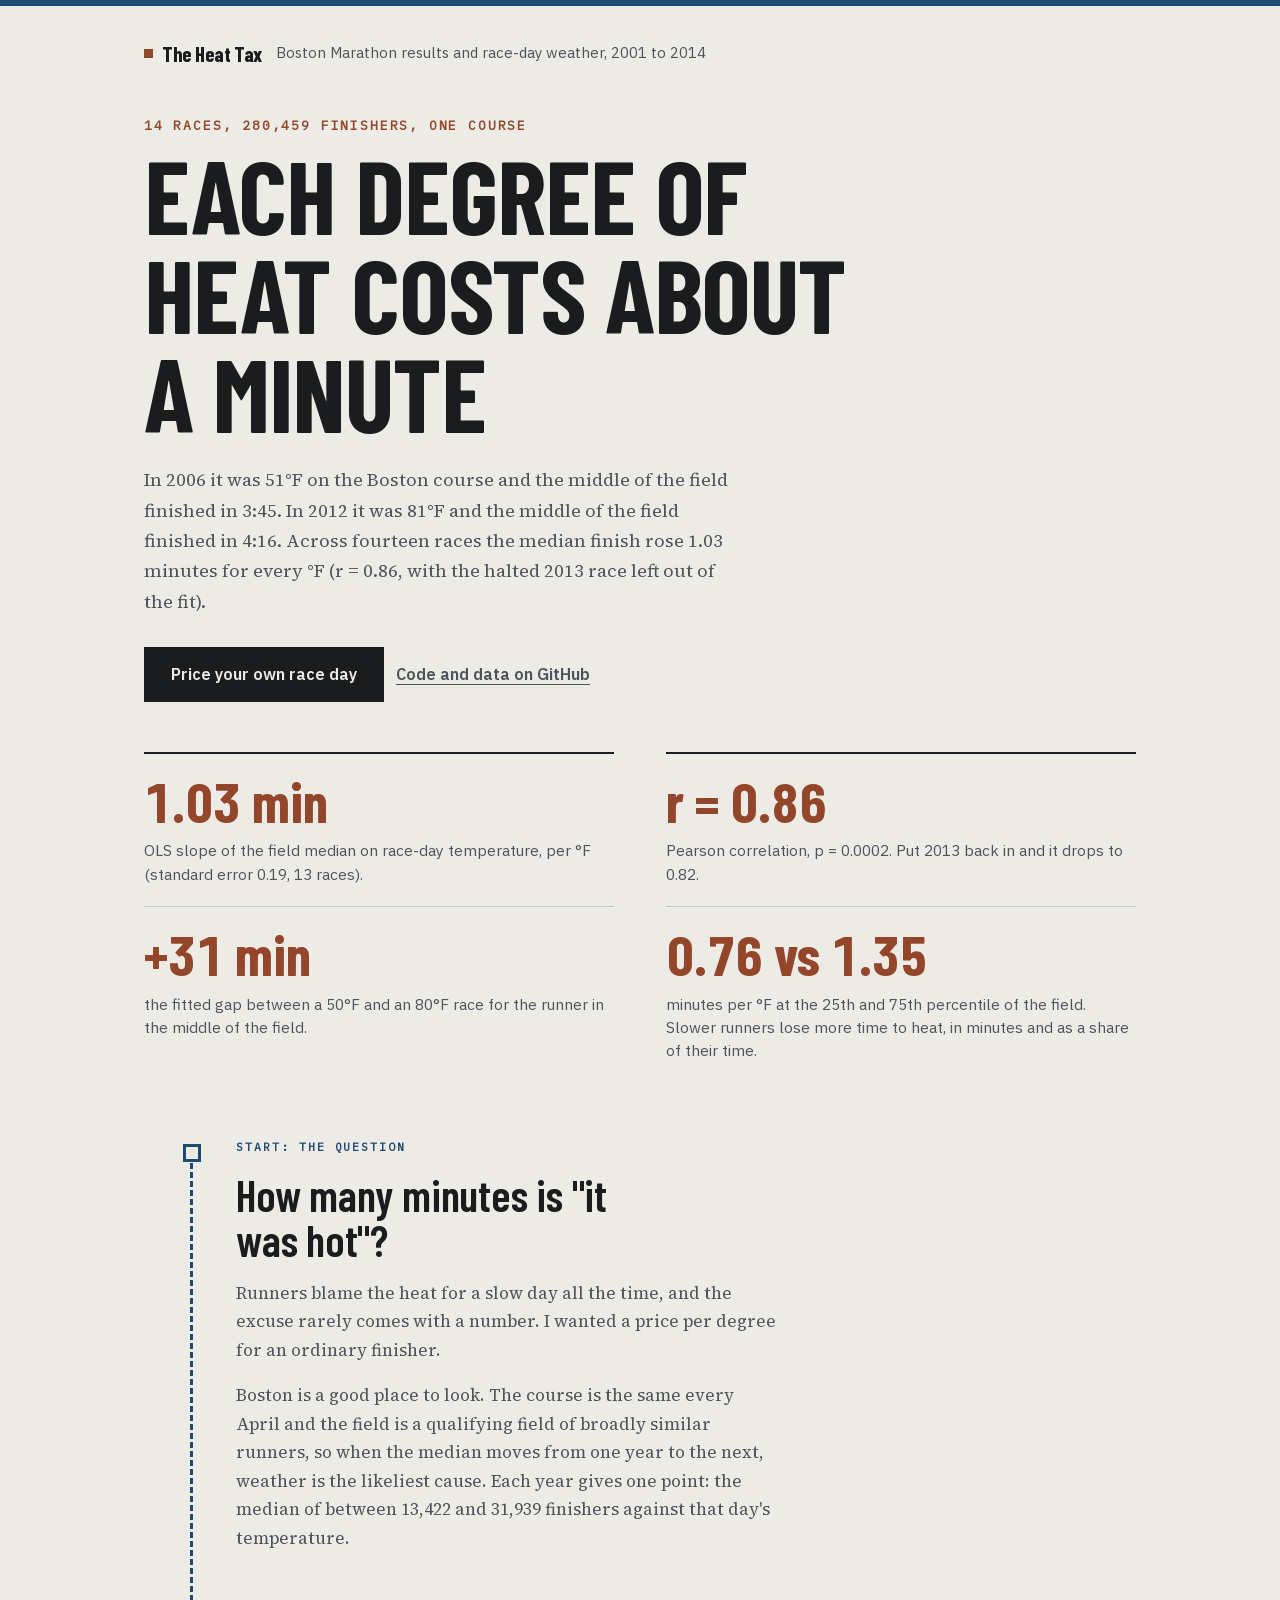
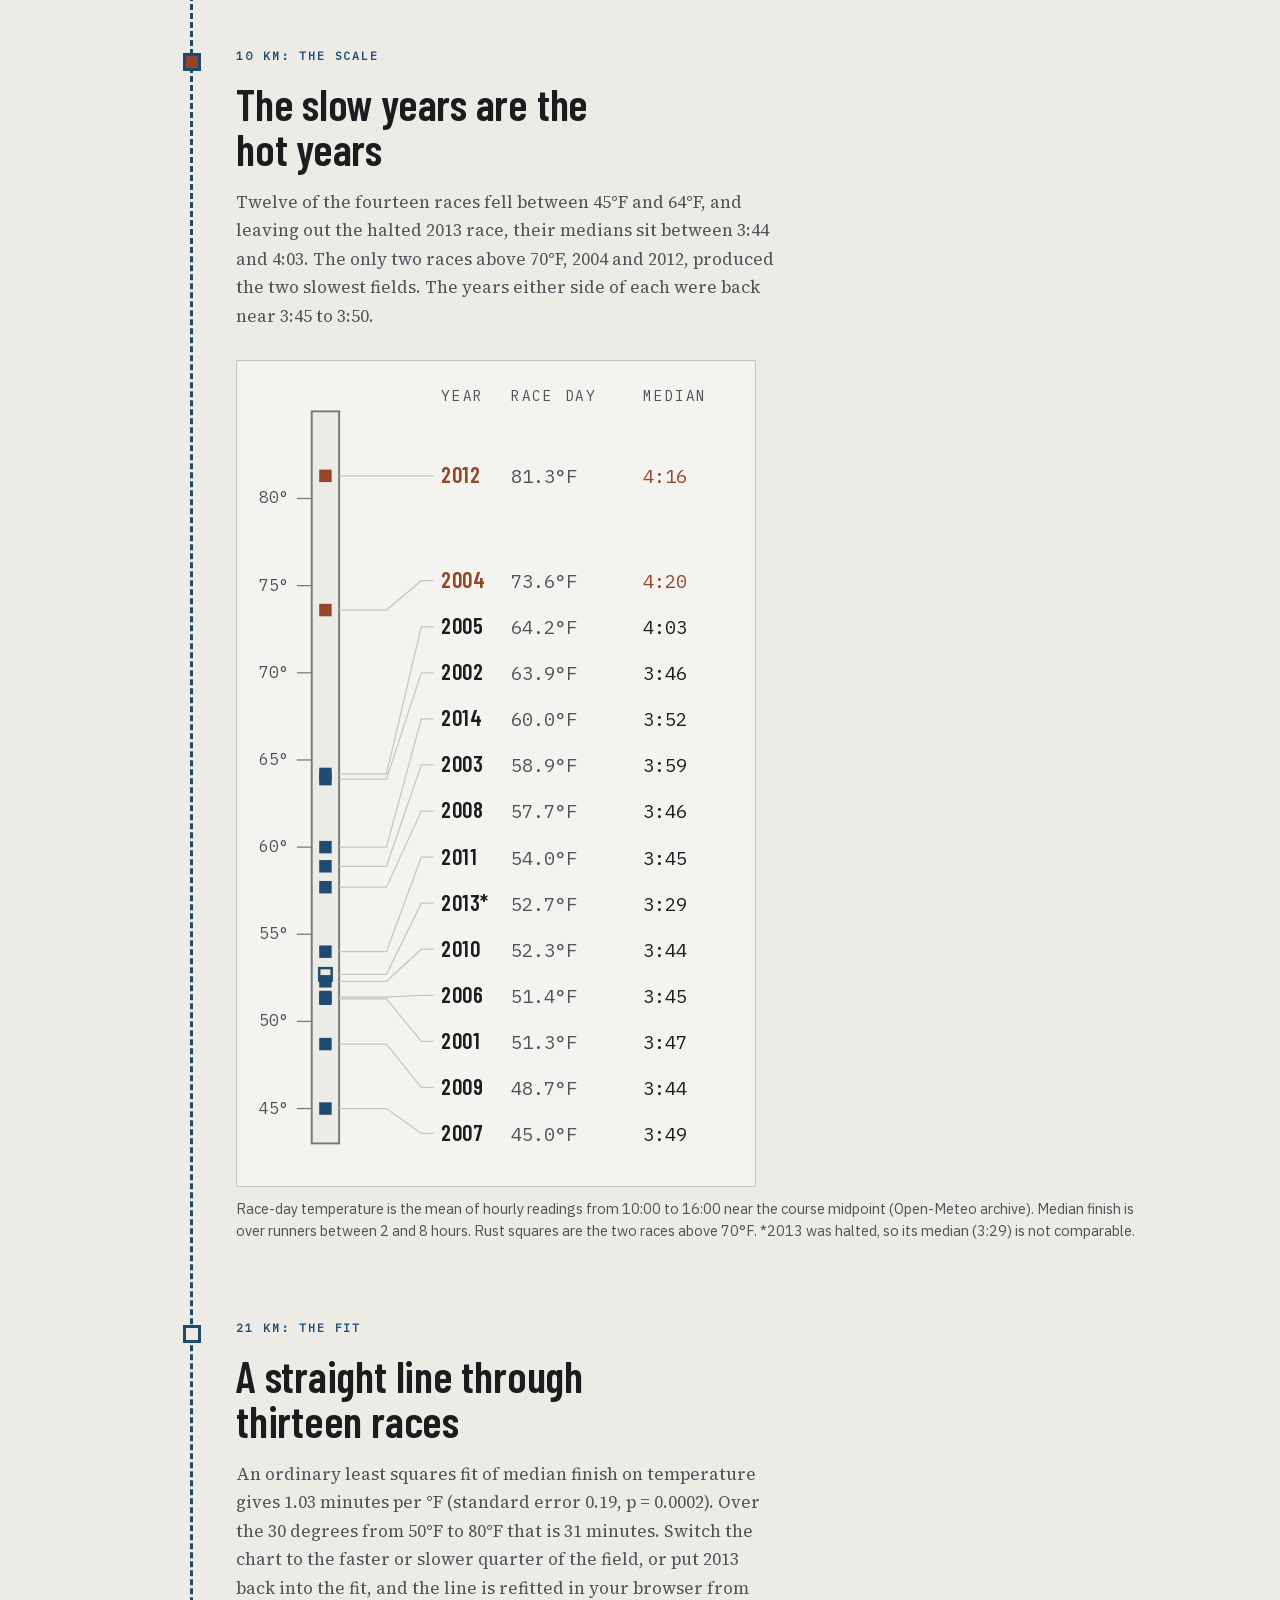
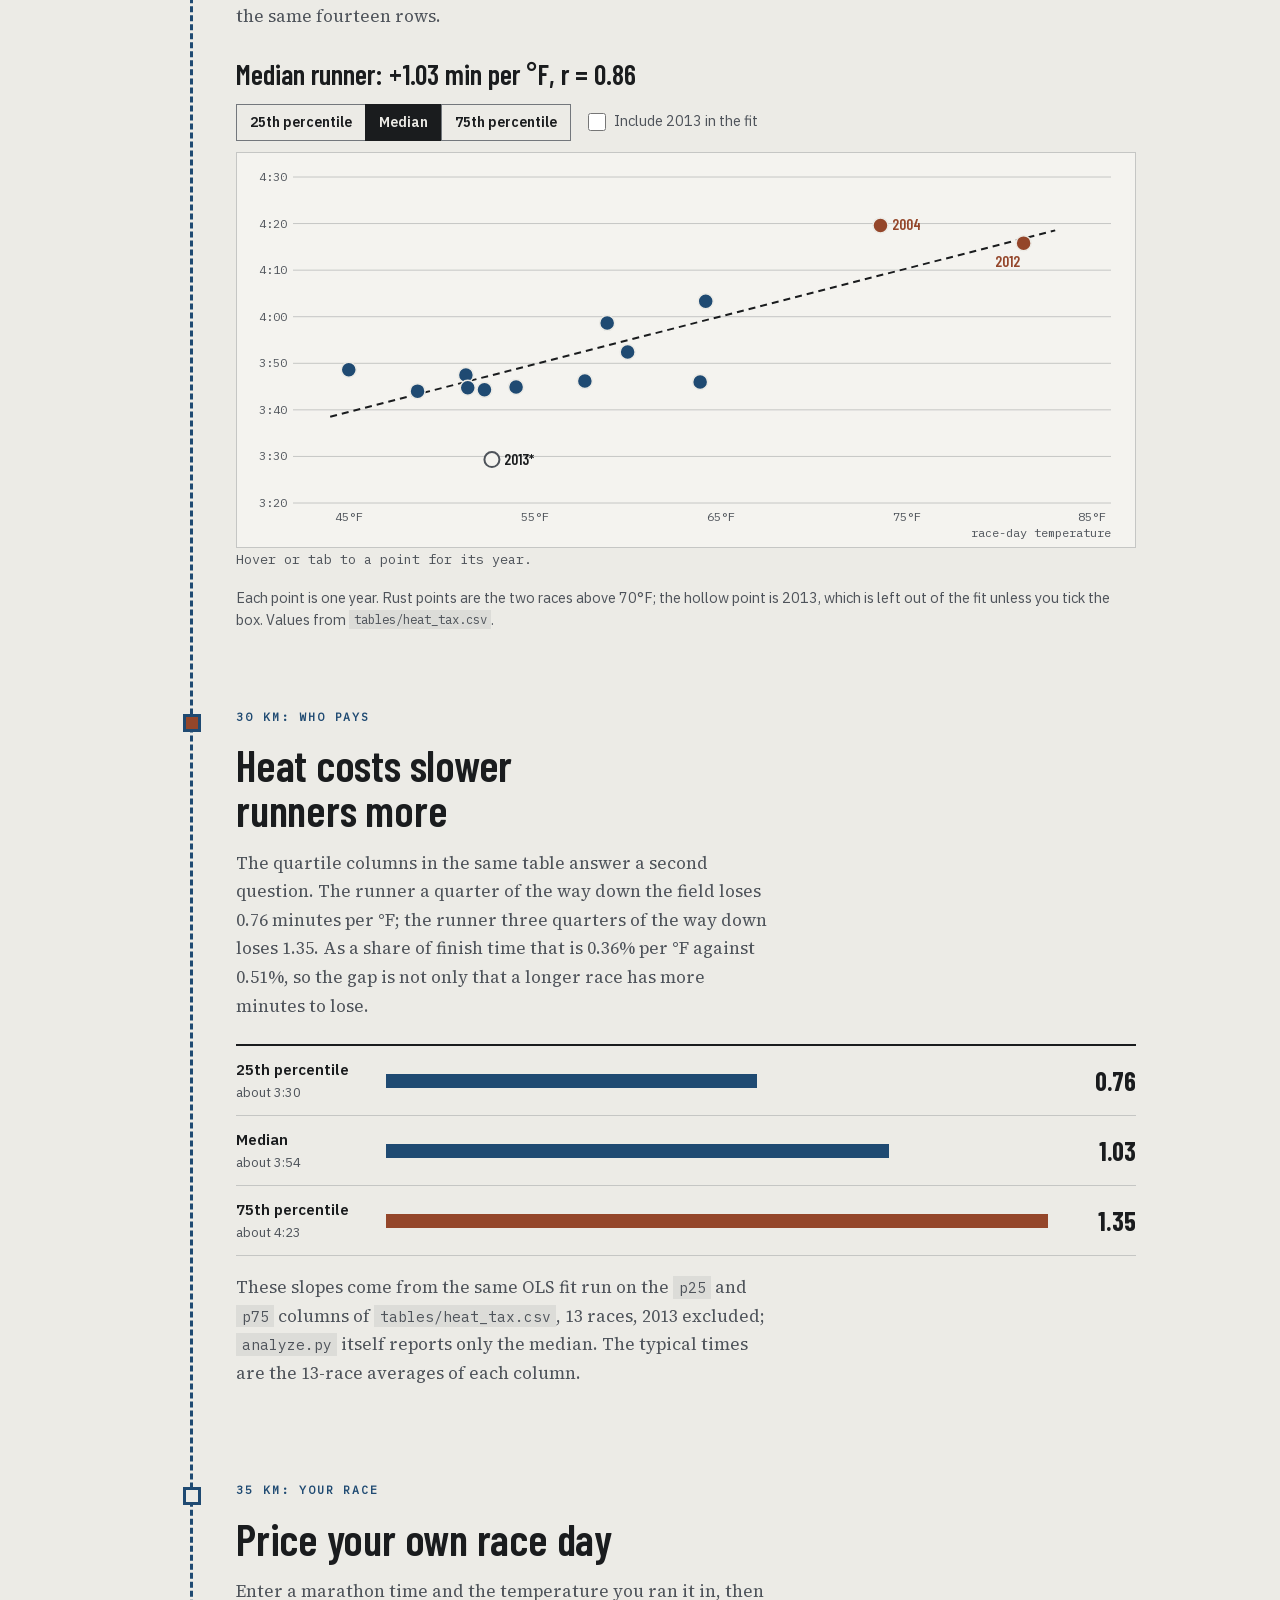
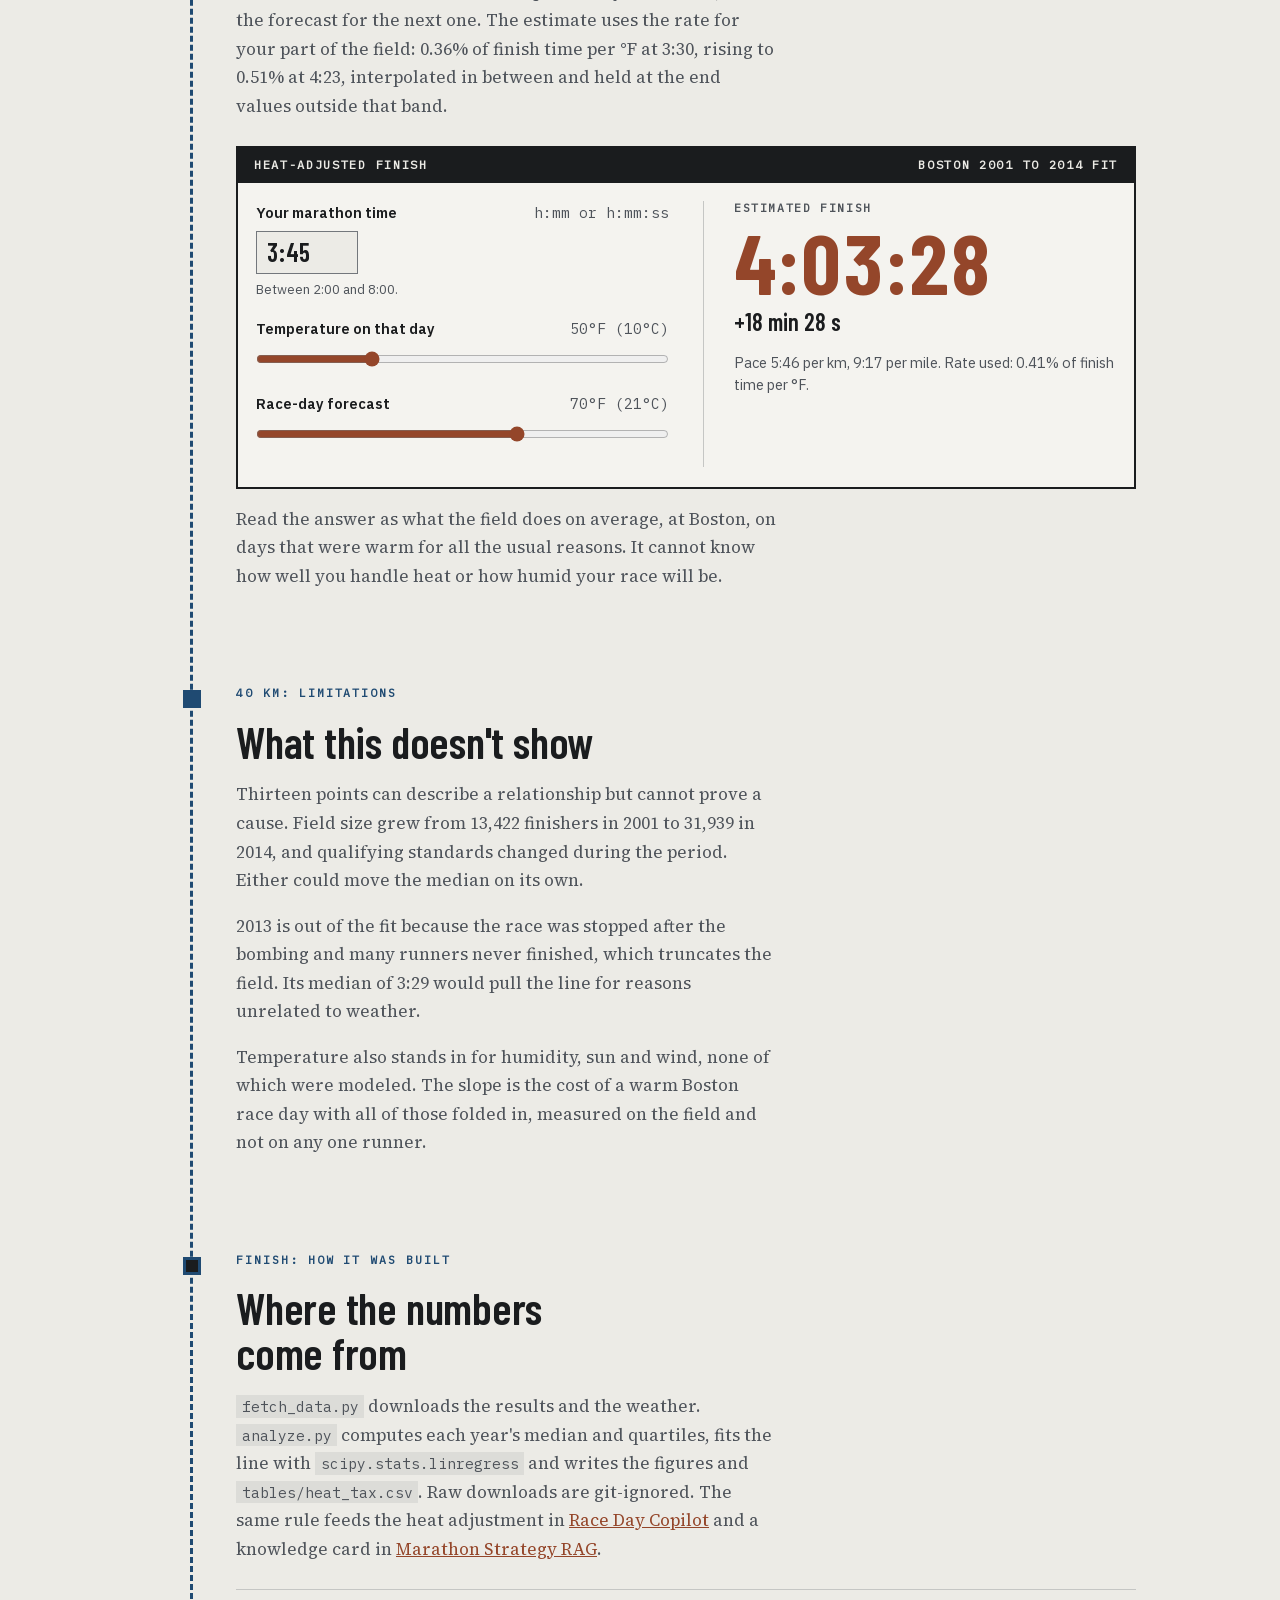
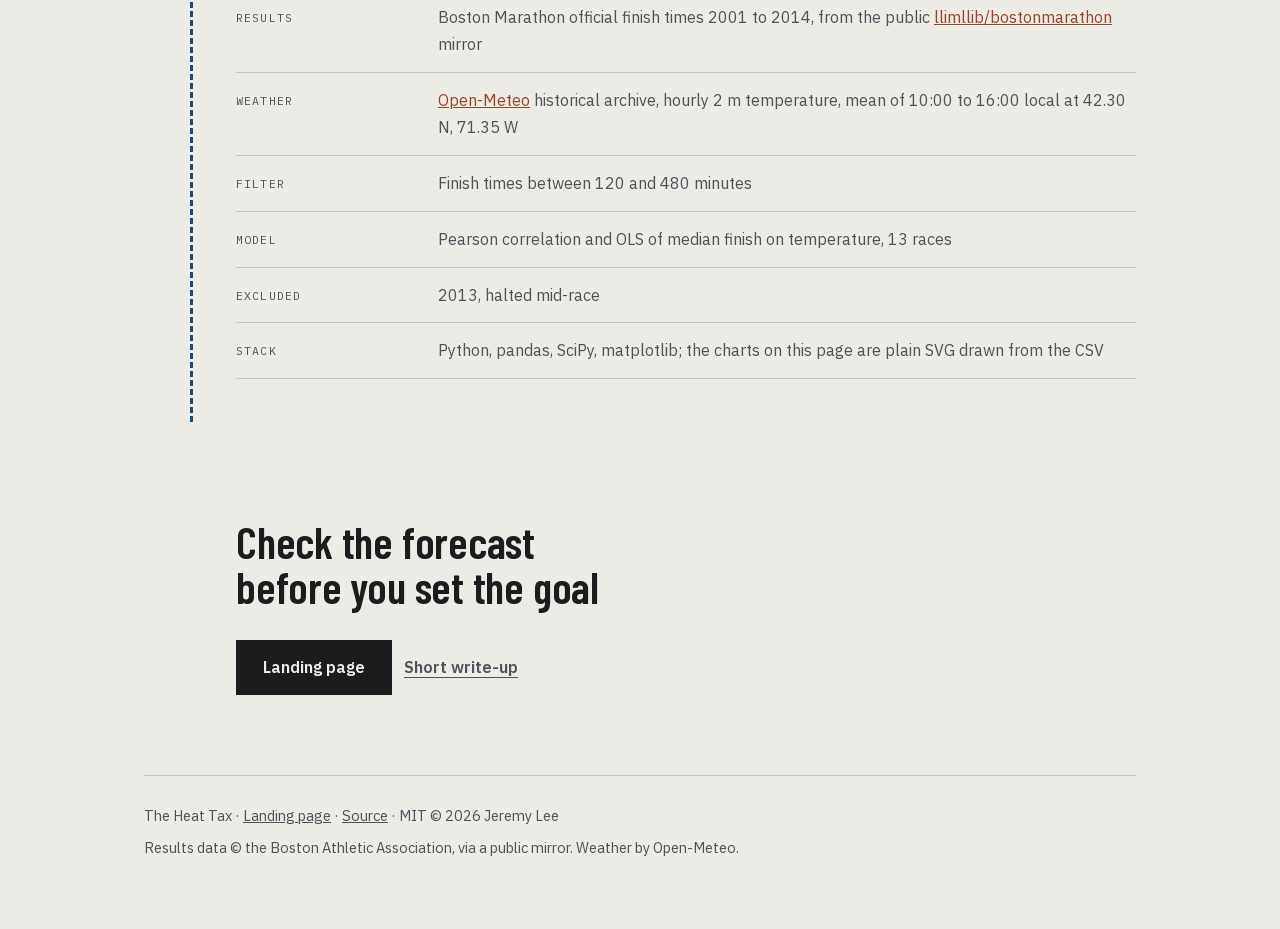
==== commit b4715828: "Set chart titles in ink" ====
--- a/overview/index.html
+++ b/overview/index.html
@@ -250,7 +250,7 @@
   .thermo .mv { fill: var(--ink); font-size: 15px; }
   .thermo .hotlab { fill: var(--accent); }
   .thermo .hd { fill: var(--muted); font-size: 11.5px; letter-spacing: .12em; }
-  .fig-title { font-family: var(--display); font-weight: 600; font-size: clamp(22px, 2.8vw, 28px); line-height: 1.1; margin: 0 0 4px; color: var(--ink); }
+  .stop .fig-title, .fig-title { font-family: var(--display); font-weight: 600; font-size: clamp(22px, 2.8vw, 28px); line-height: 1.1; margin: 0 0 4px; color: var(--ink); }
   .ctl { display: flex; flex-wrap: wrap; gap: 10px 18px; align-items: center; margin: 14px 0 12px; font-family: var(--sans); font-size: 14.5px; color: var(--ink2); }
   .seg { display: inline-flex; flex-wrap: wrap; }
   .seg button { font: 600 14px/1.2 var(--sans); padding: 9px 13px; border: 1px solid var(--edge); background: transparent; color: var(--ink); cursor: pointer; margin: 0 -1px -1px 0; }
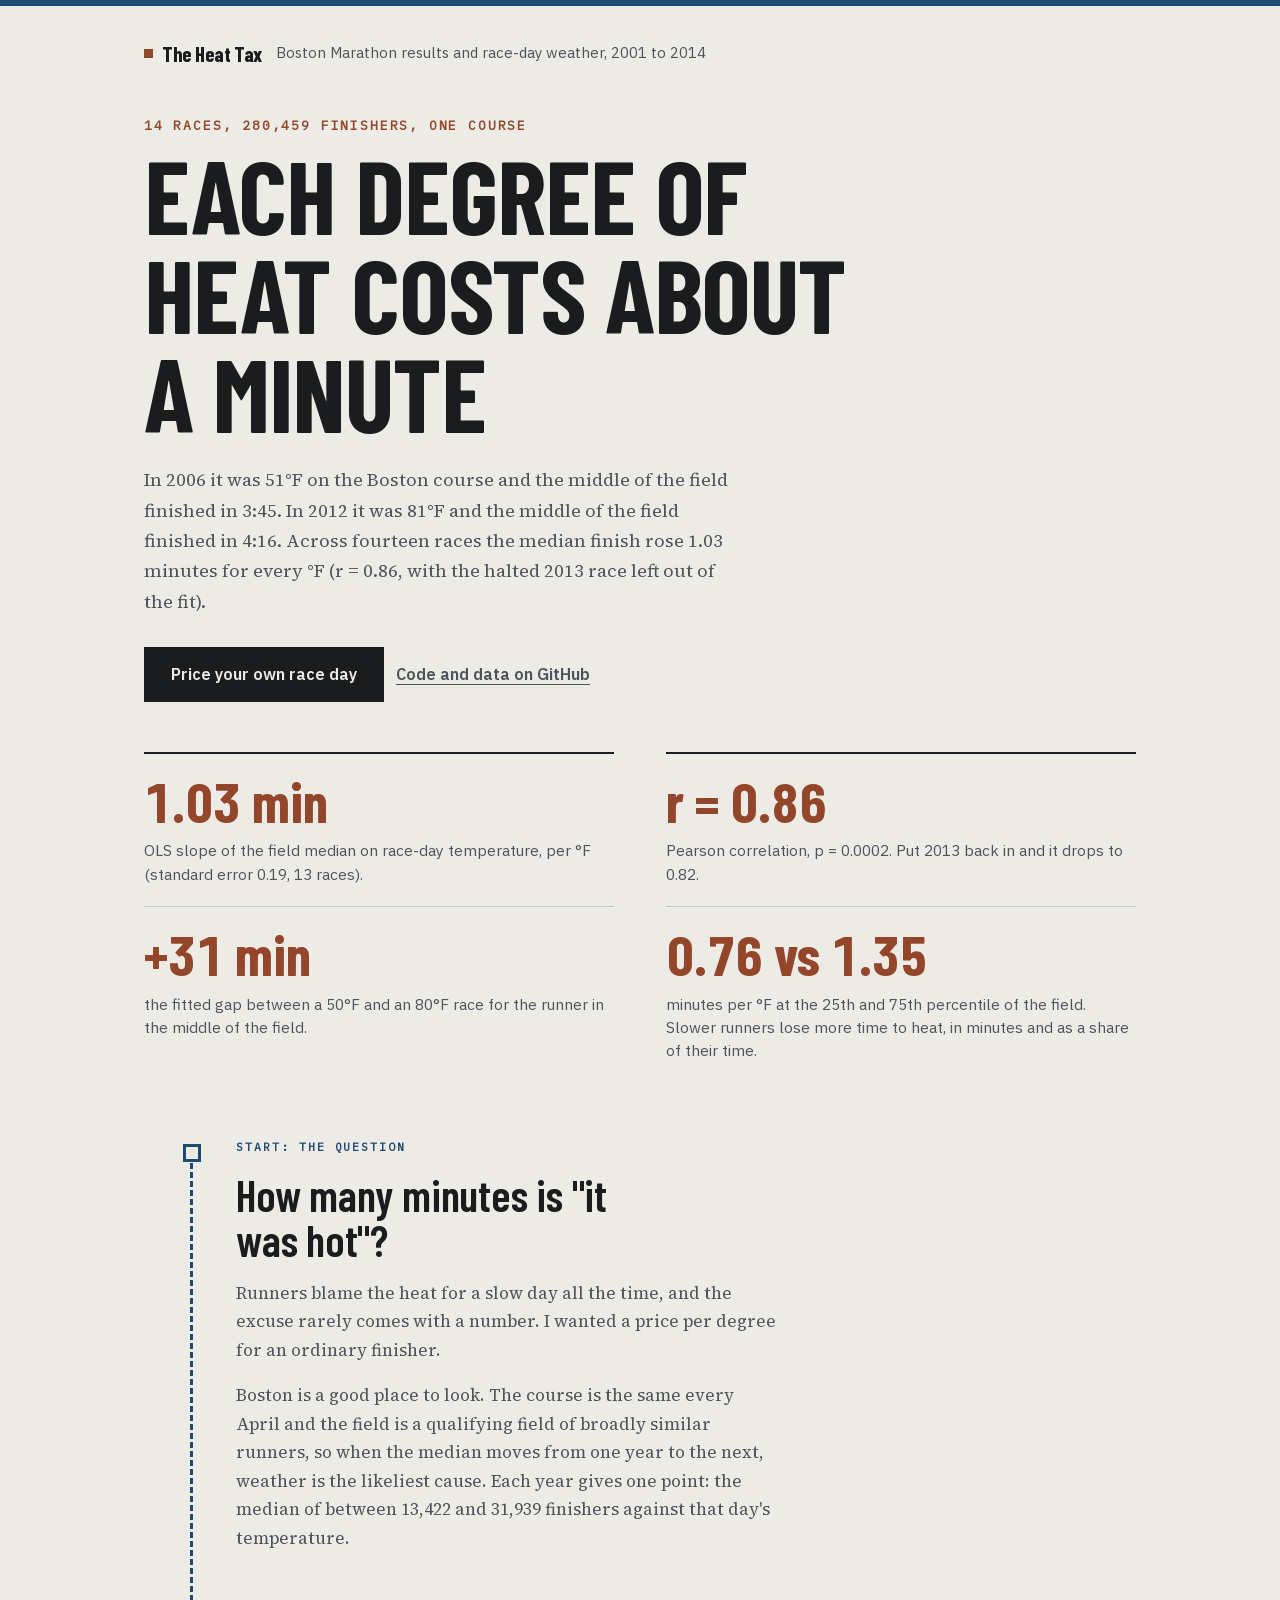
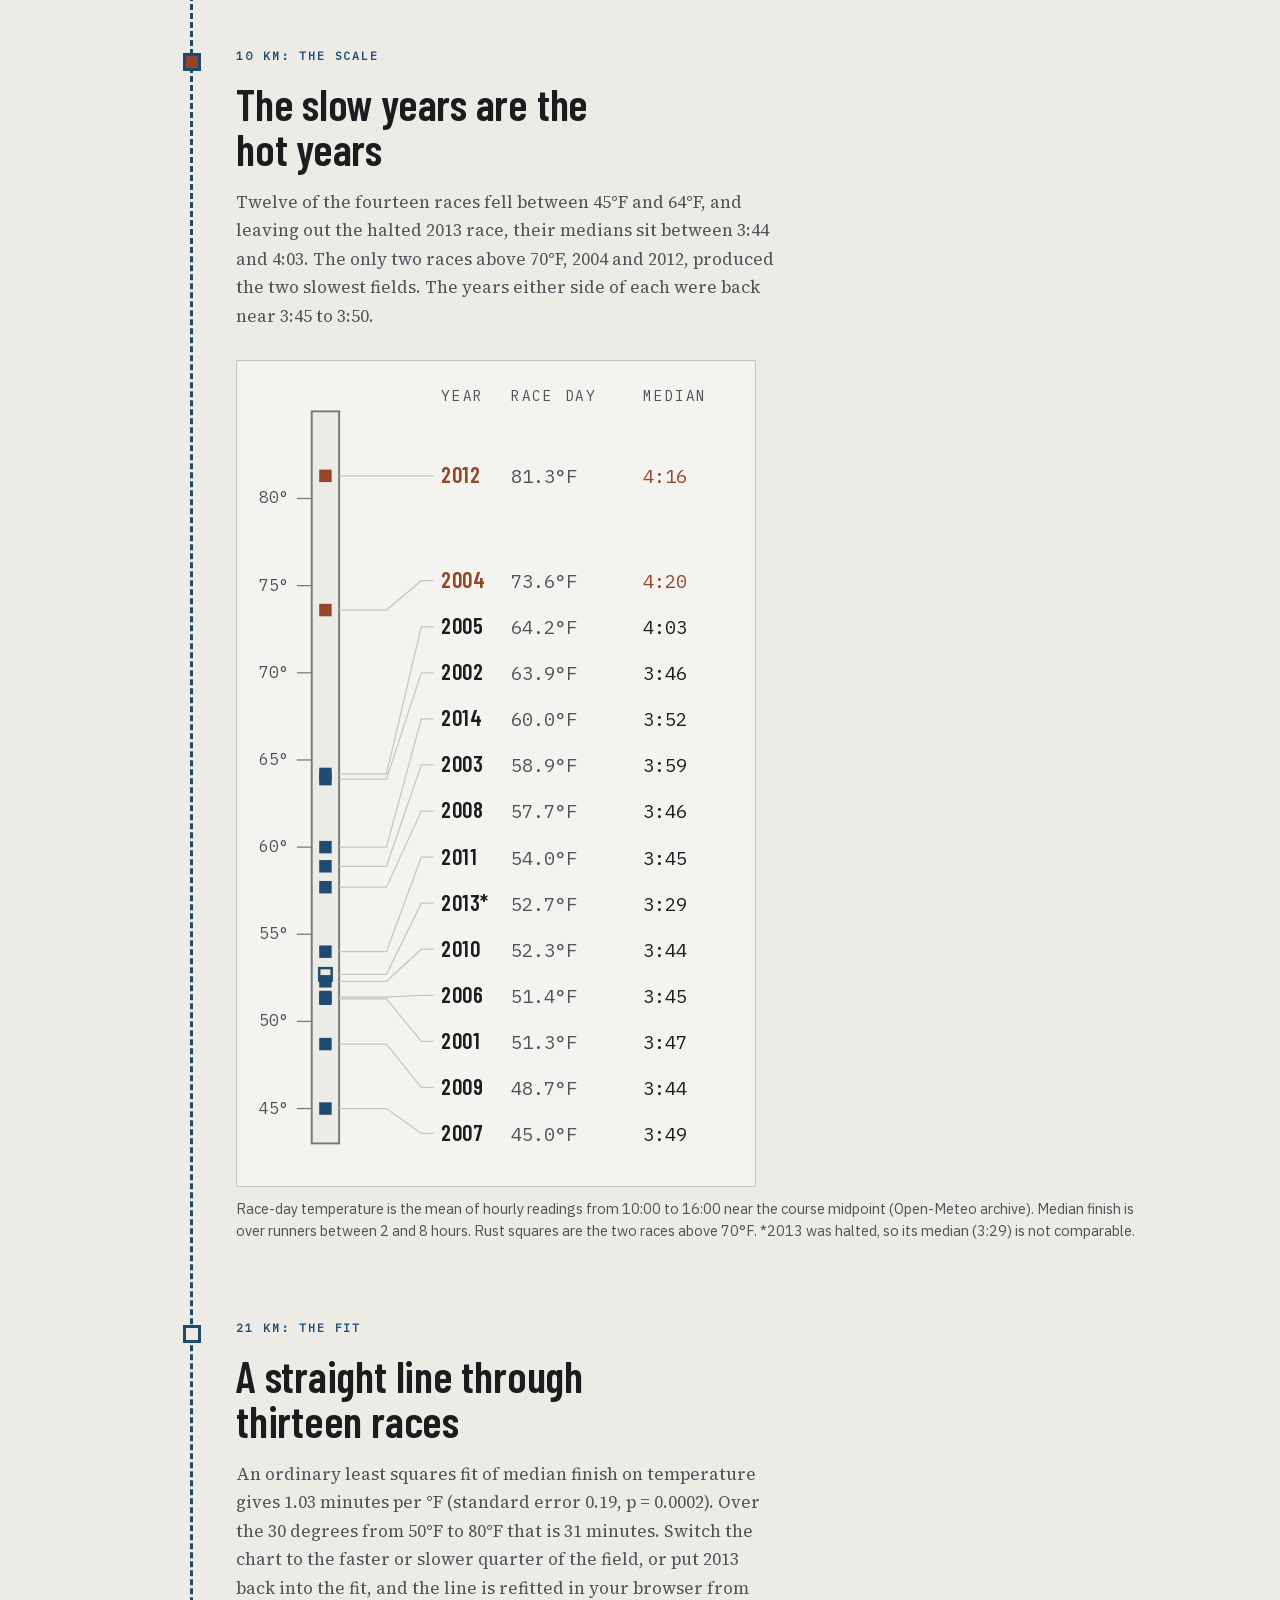
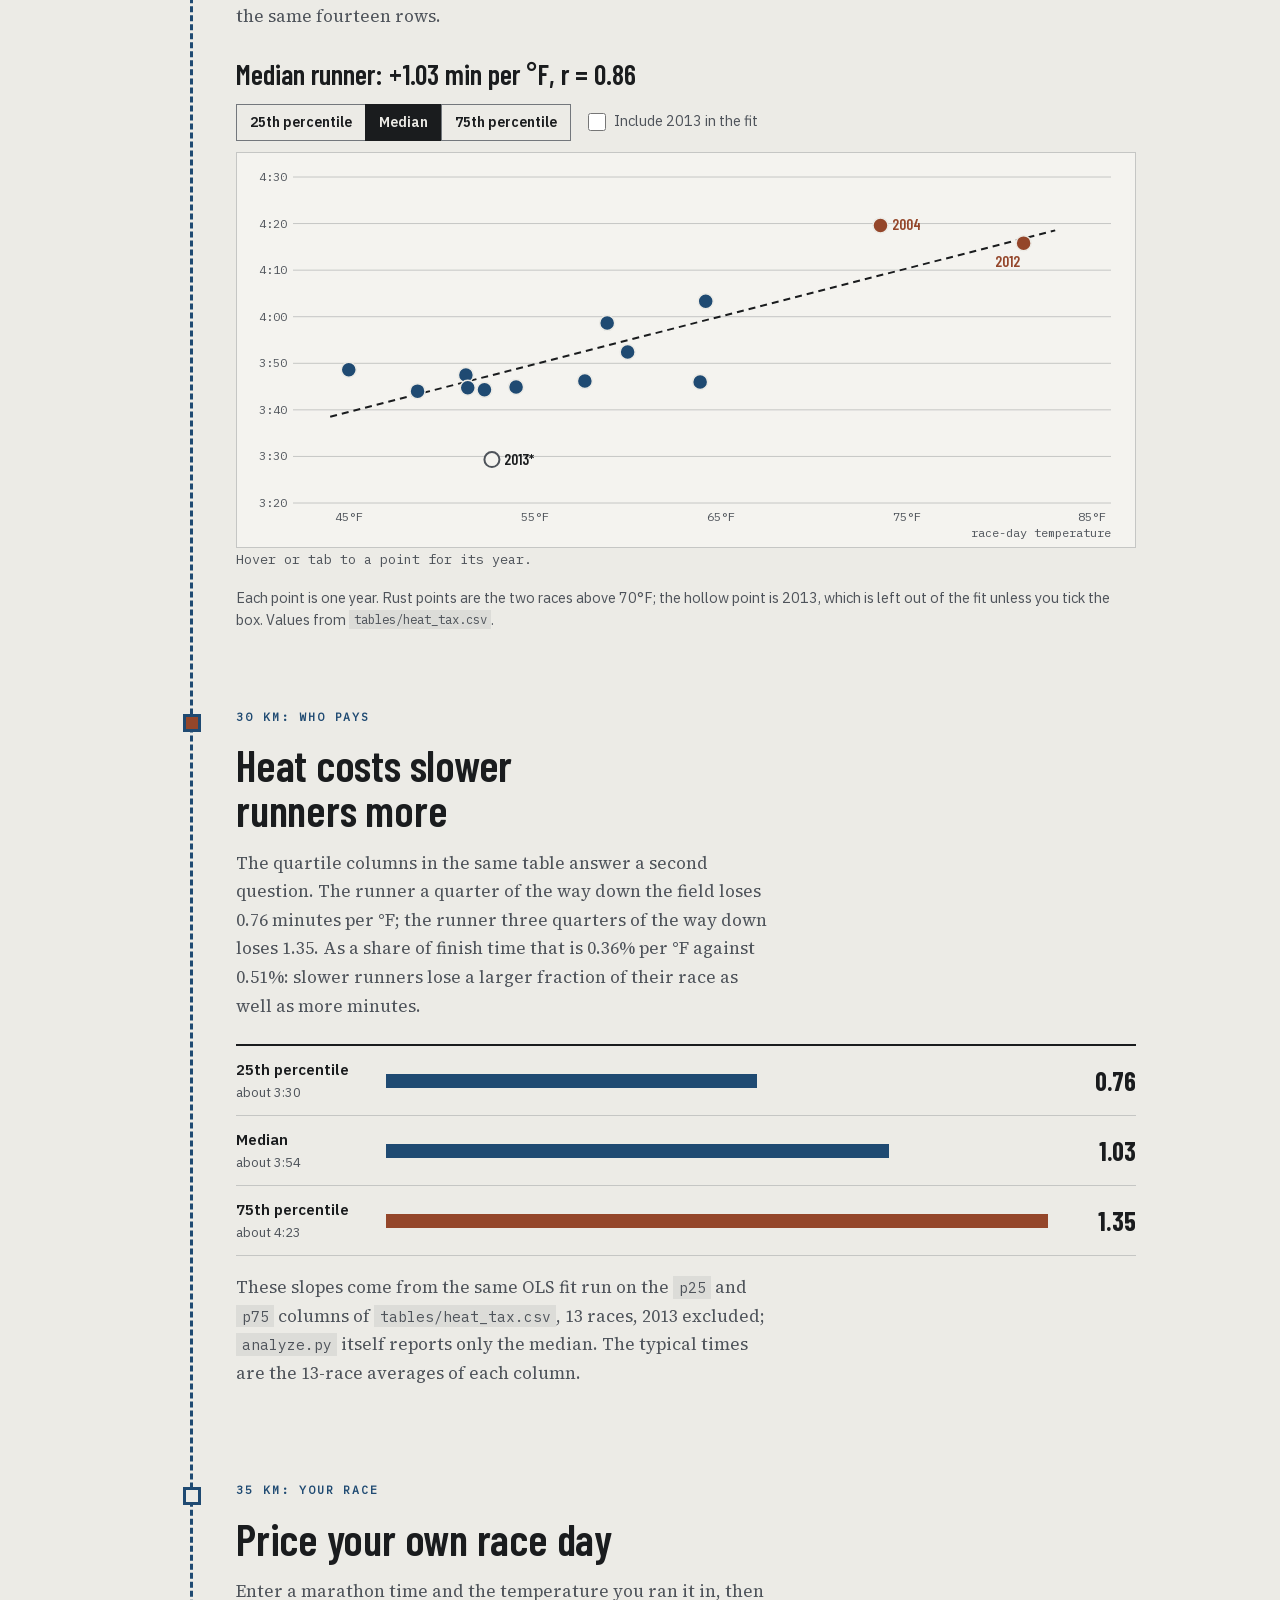
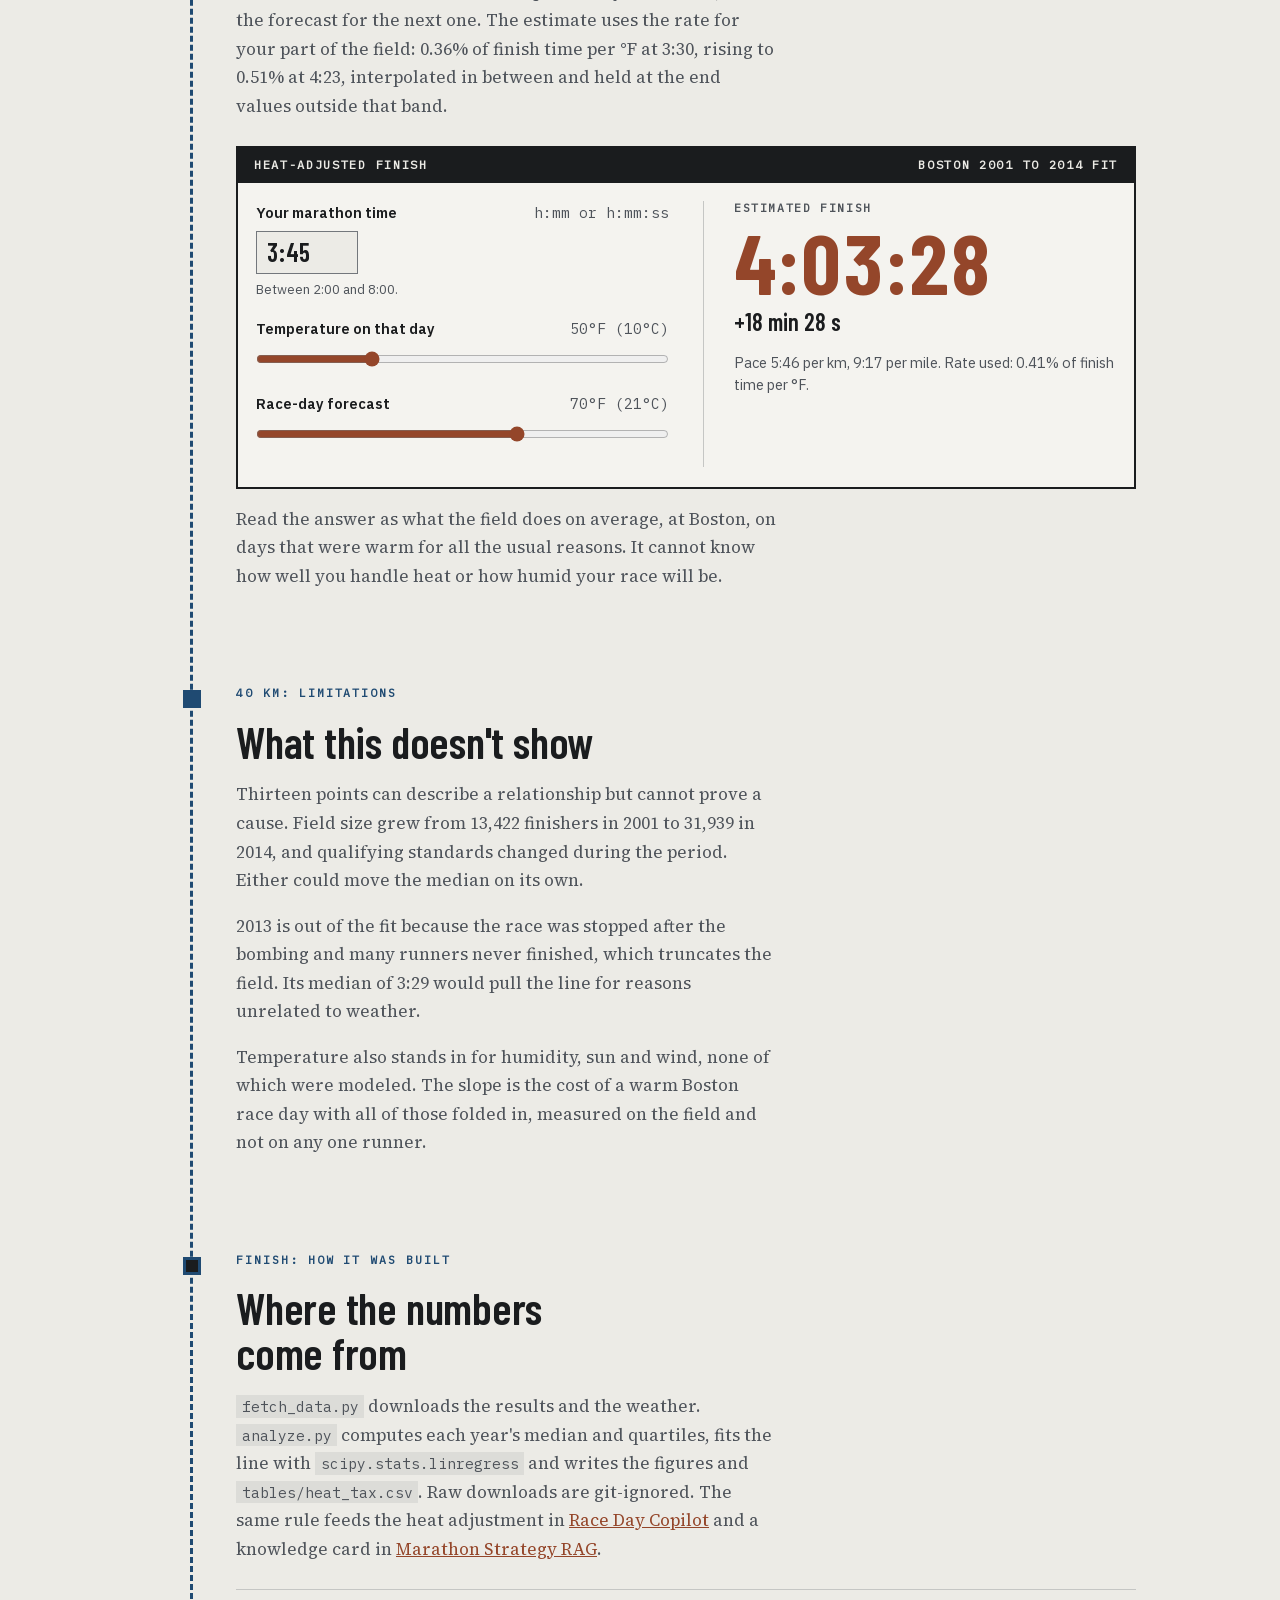
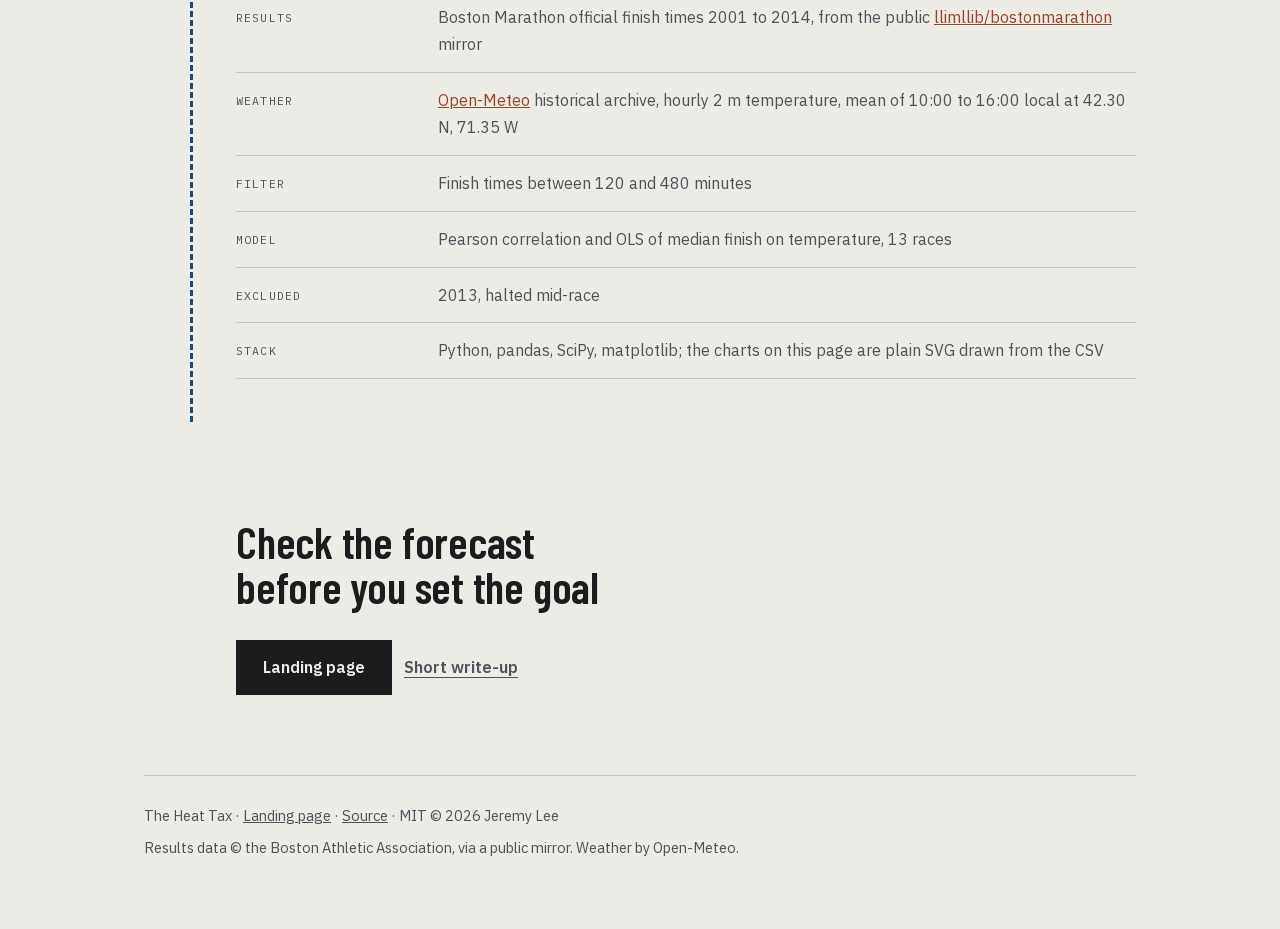
==== commit bf861a85: "Reword the quartile sentence" ====
--- a/overview/index.html
+++ b/overview/index.html
@@ -478,8 +478,8 @@
       The quartile columns in the same table answer a second question. The runner
       a quarter of the way down the field loses 0.76 minutes per °F; the runner
       three quarters of the way down loses 1.35. As a share of finish time that is
-      0.36% per °F against 0.51%, so the gap is not only that a longer race has
-      more minutes to lose.
+      0.36% per °F against 0.51%: slower runners lose a larger fraction of
+      their race as well as more minutes.
     </p>
     <dl class="q3" aria-label="Fitted minutes lost per degree Fahrenheit, by position in the field">
       <div><dt>25th percentile<small>about 3:30</small></dt><dd class="b"><span class="bar" style="width:56%"></span></dd><dd class="v">0.76</dd></div>
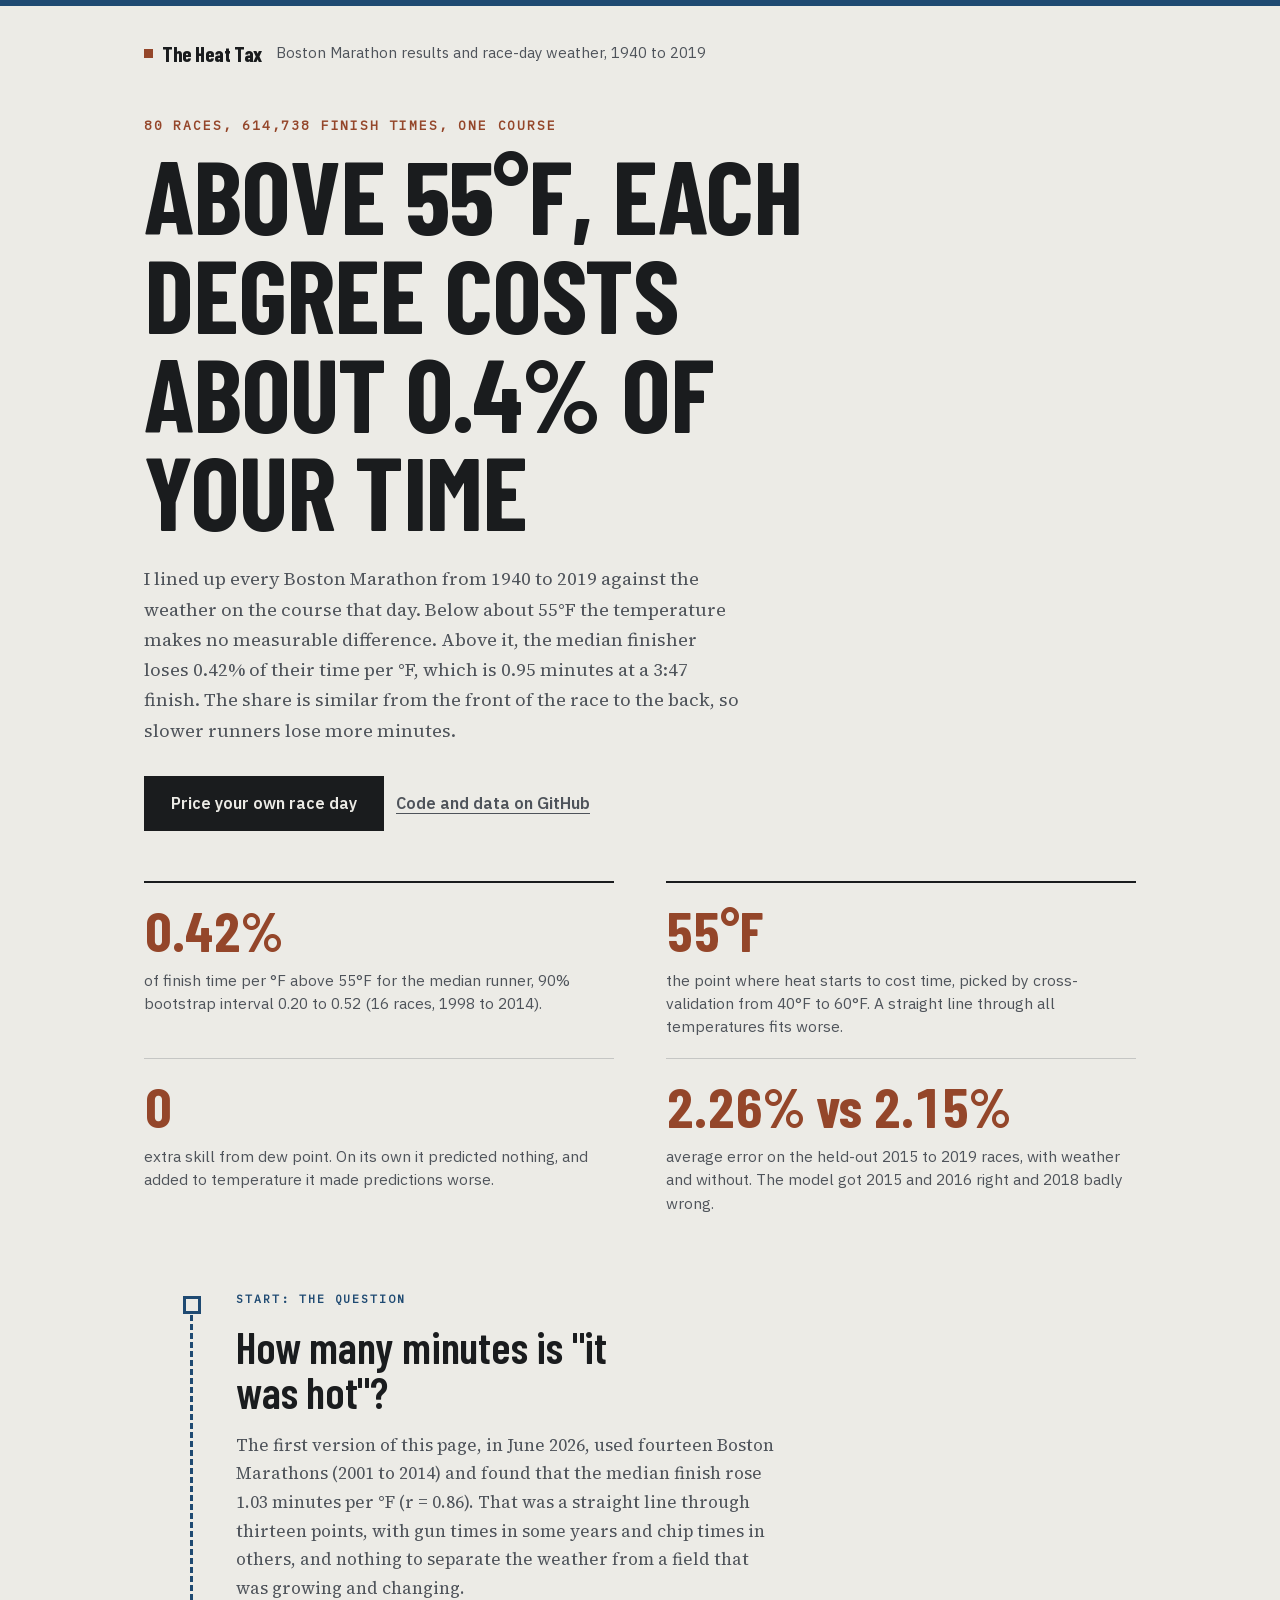
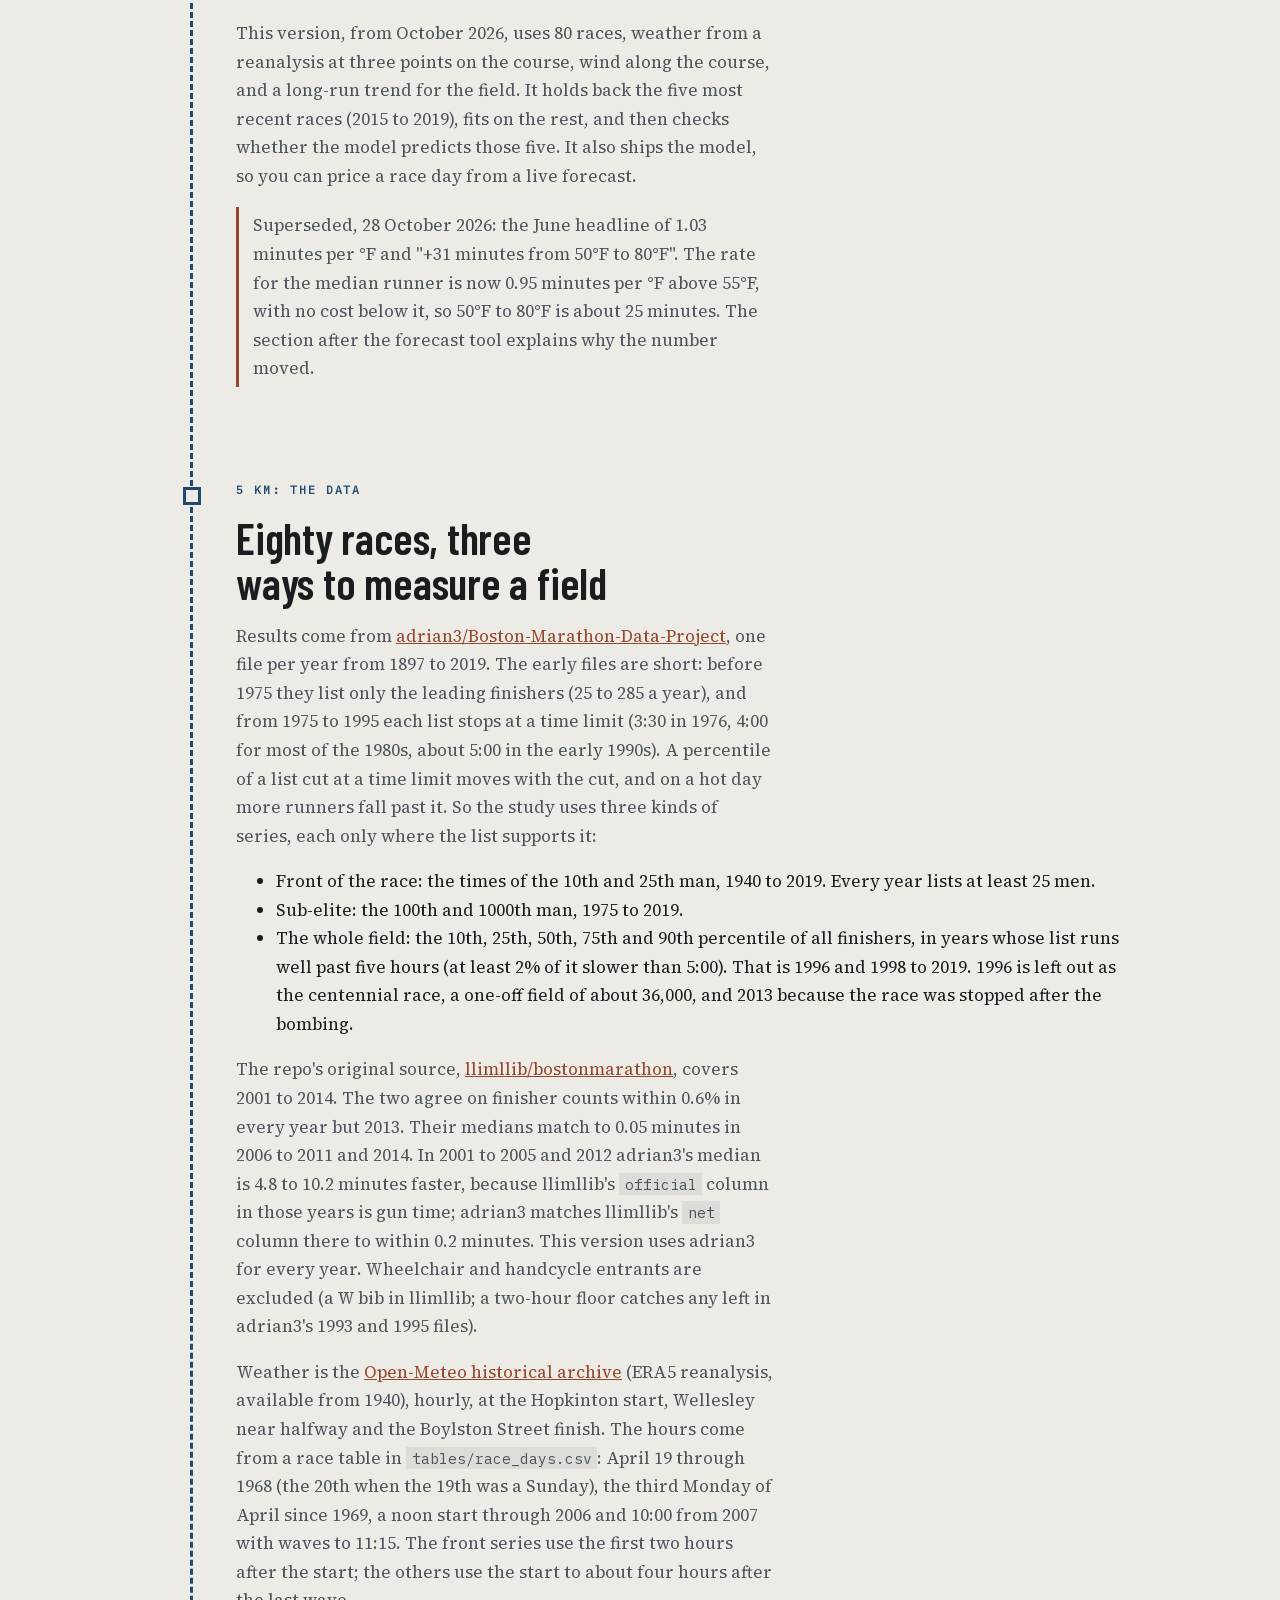
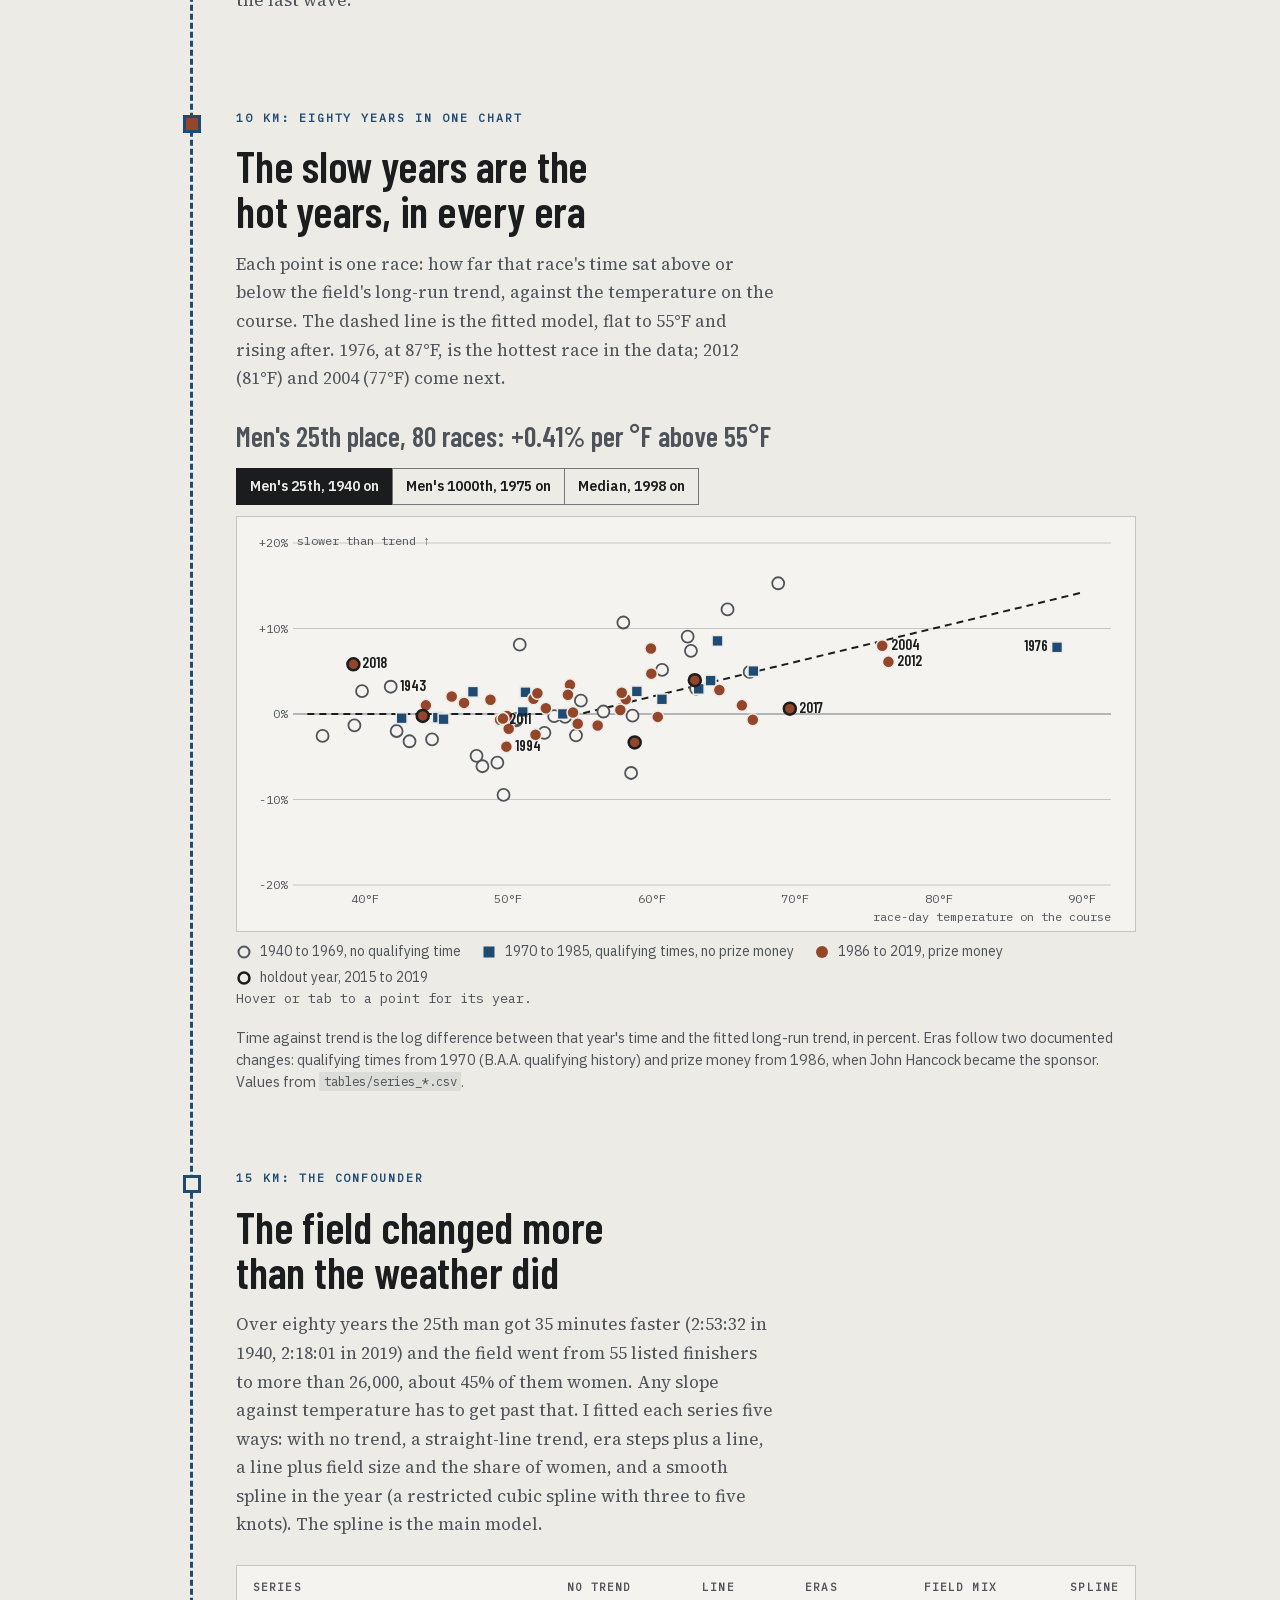
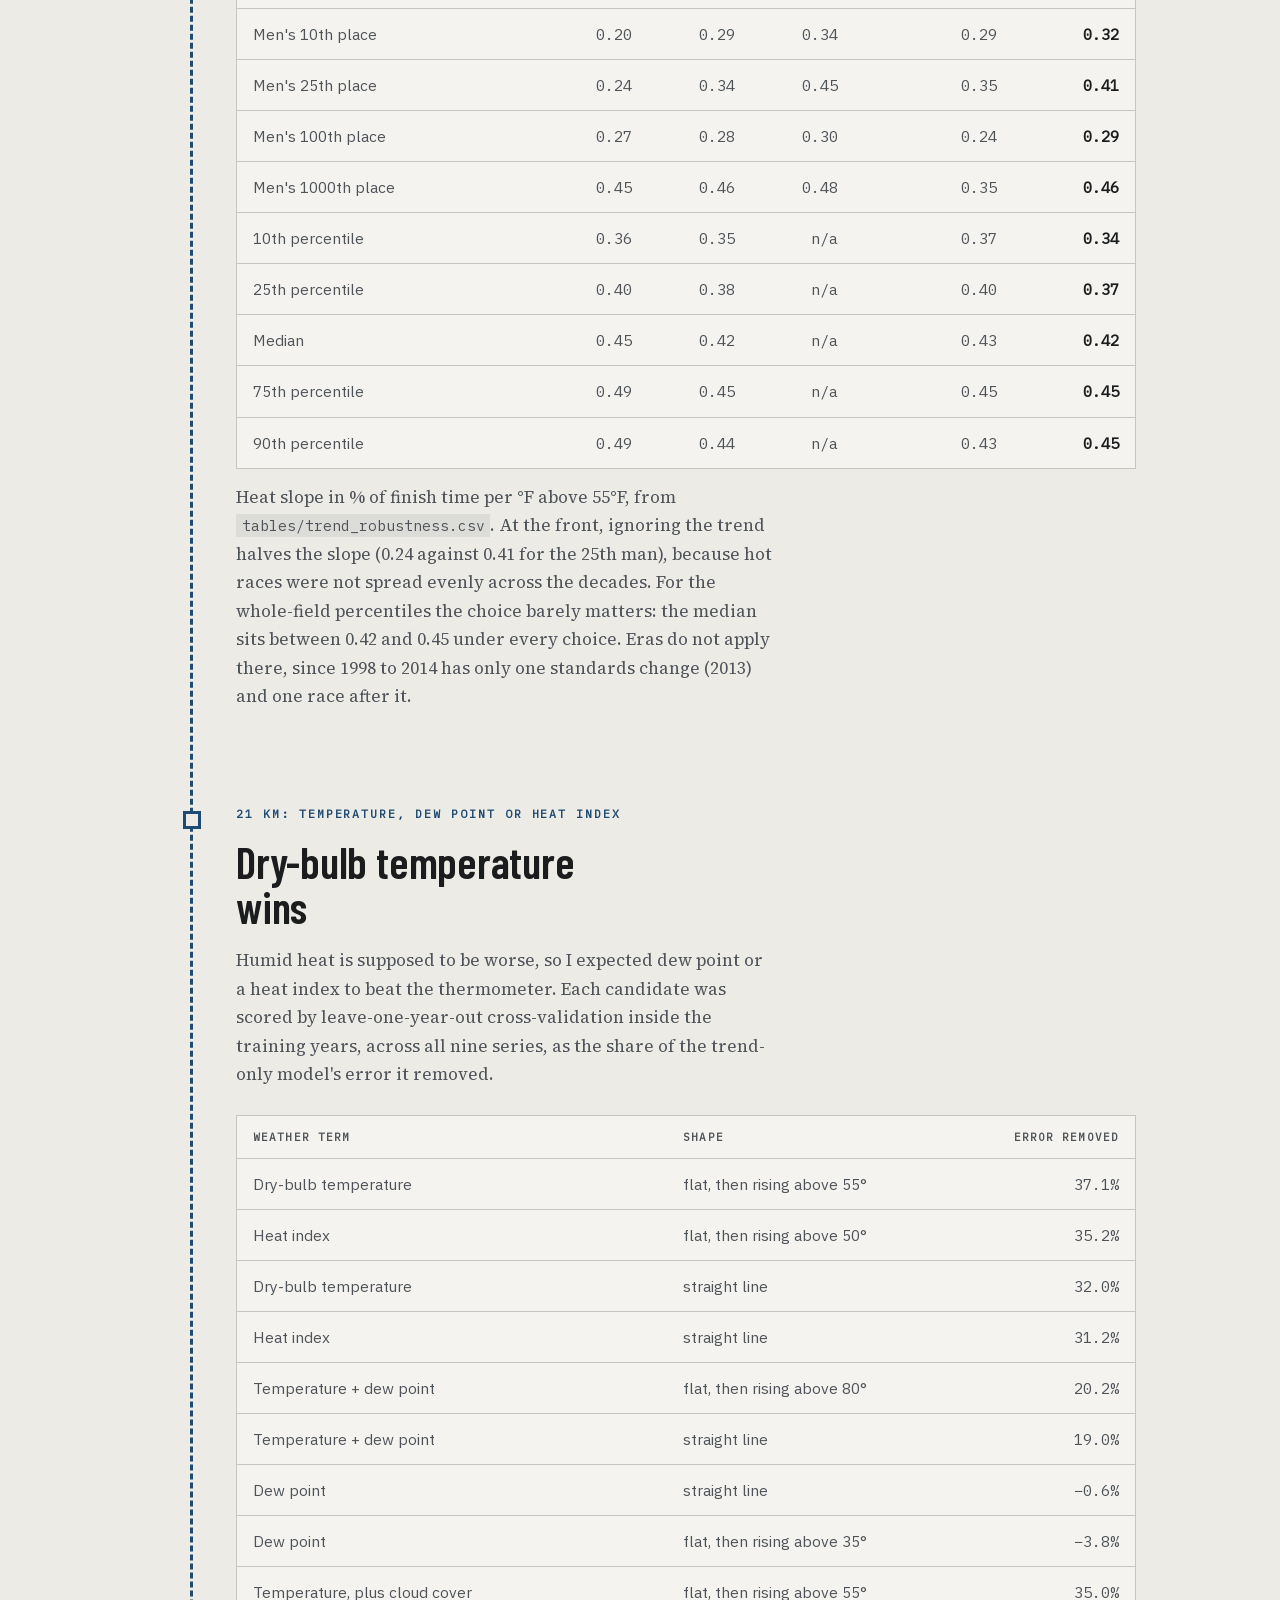
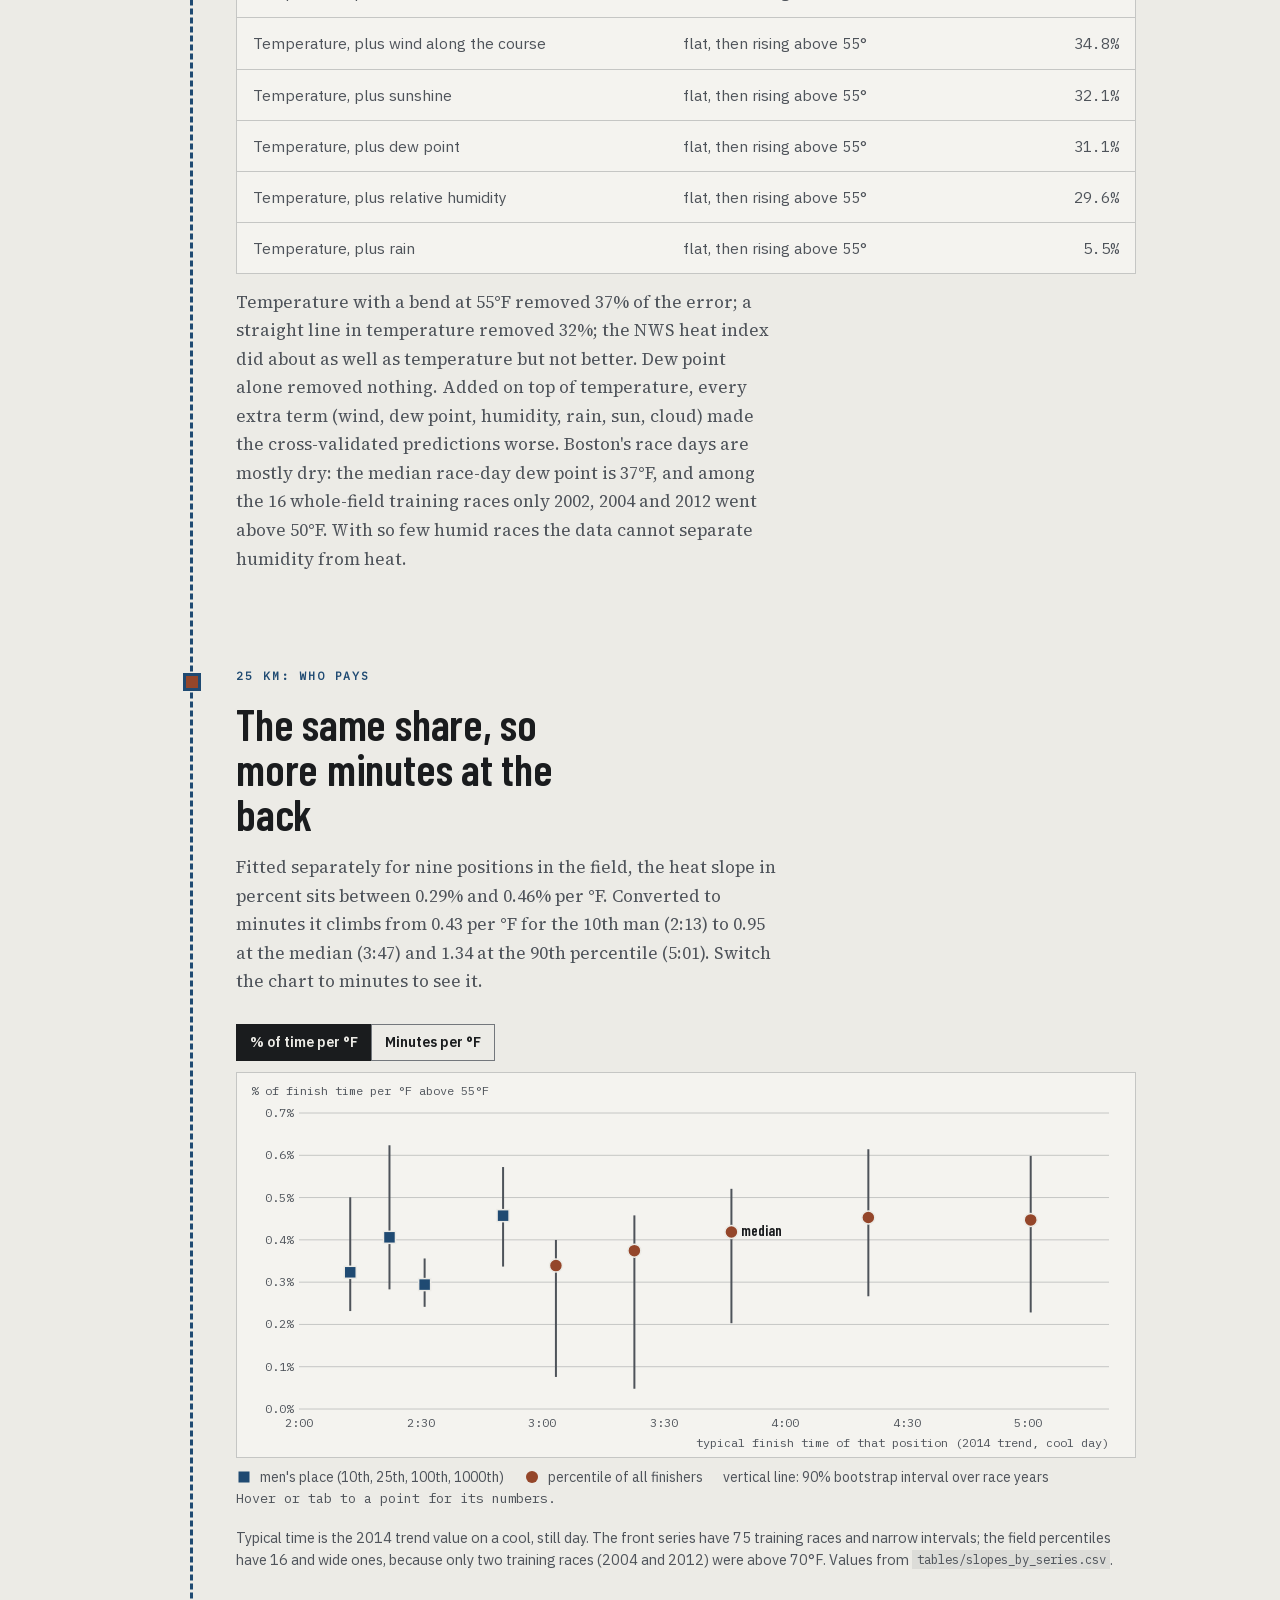
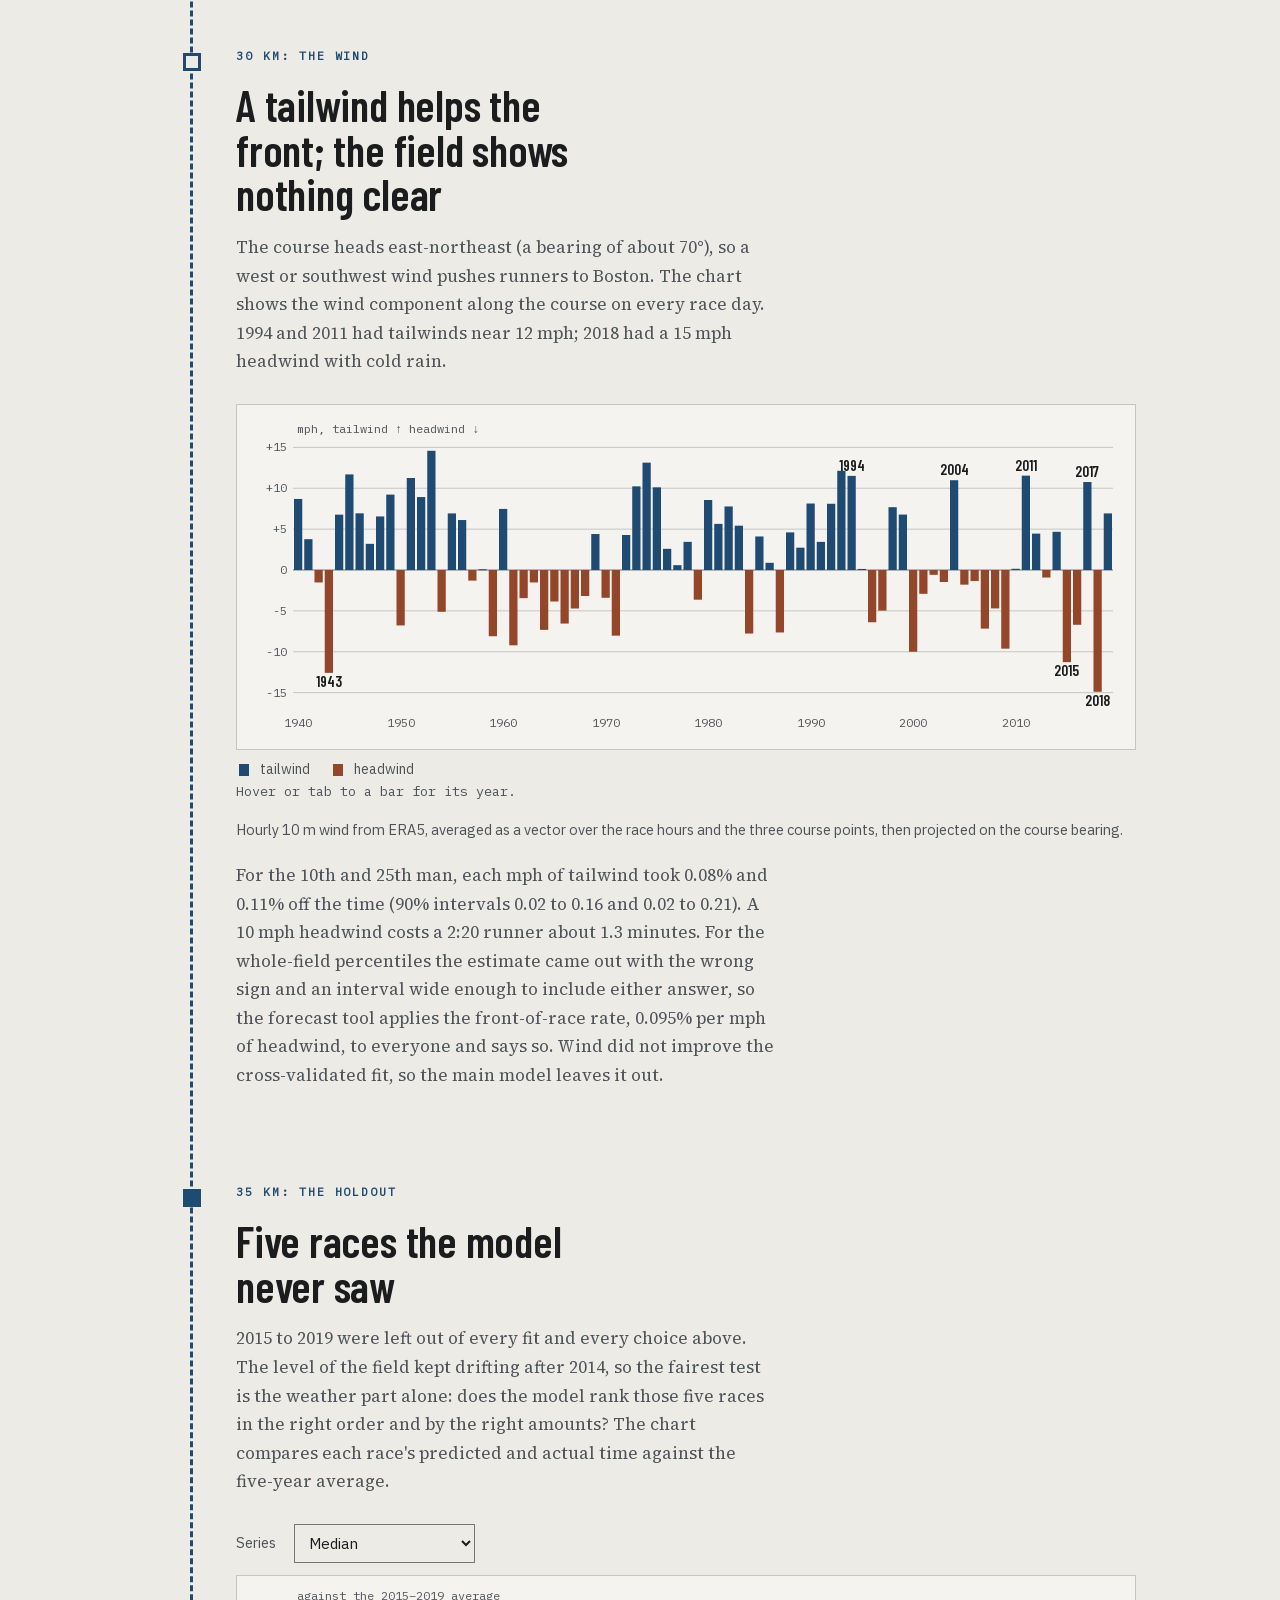
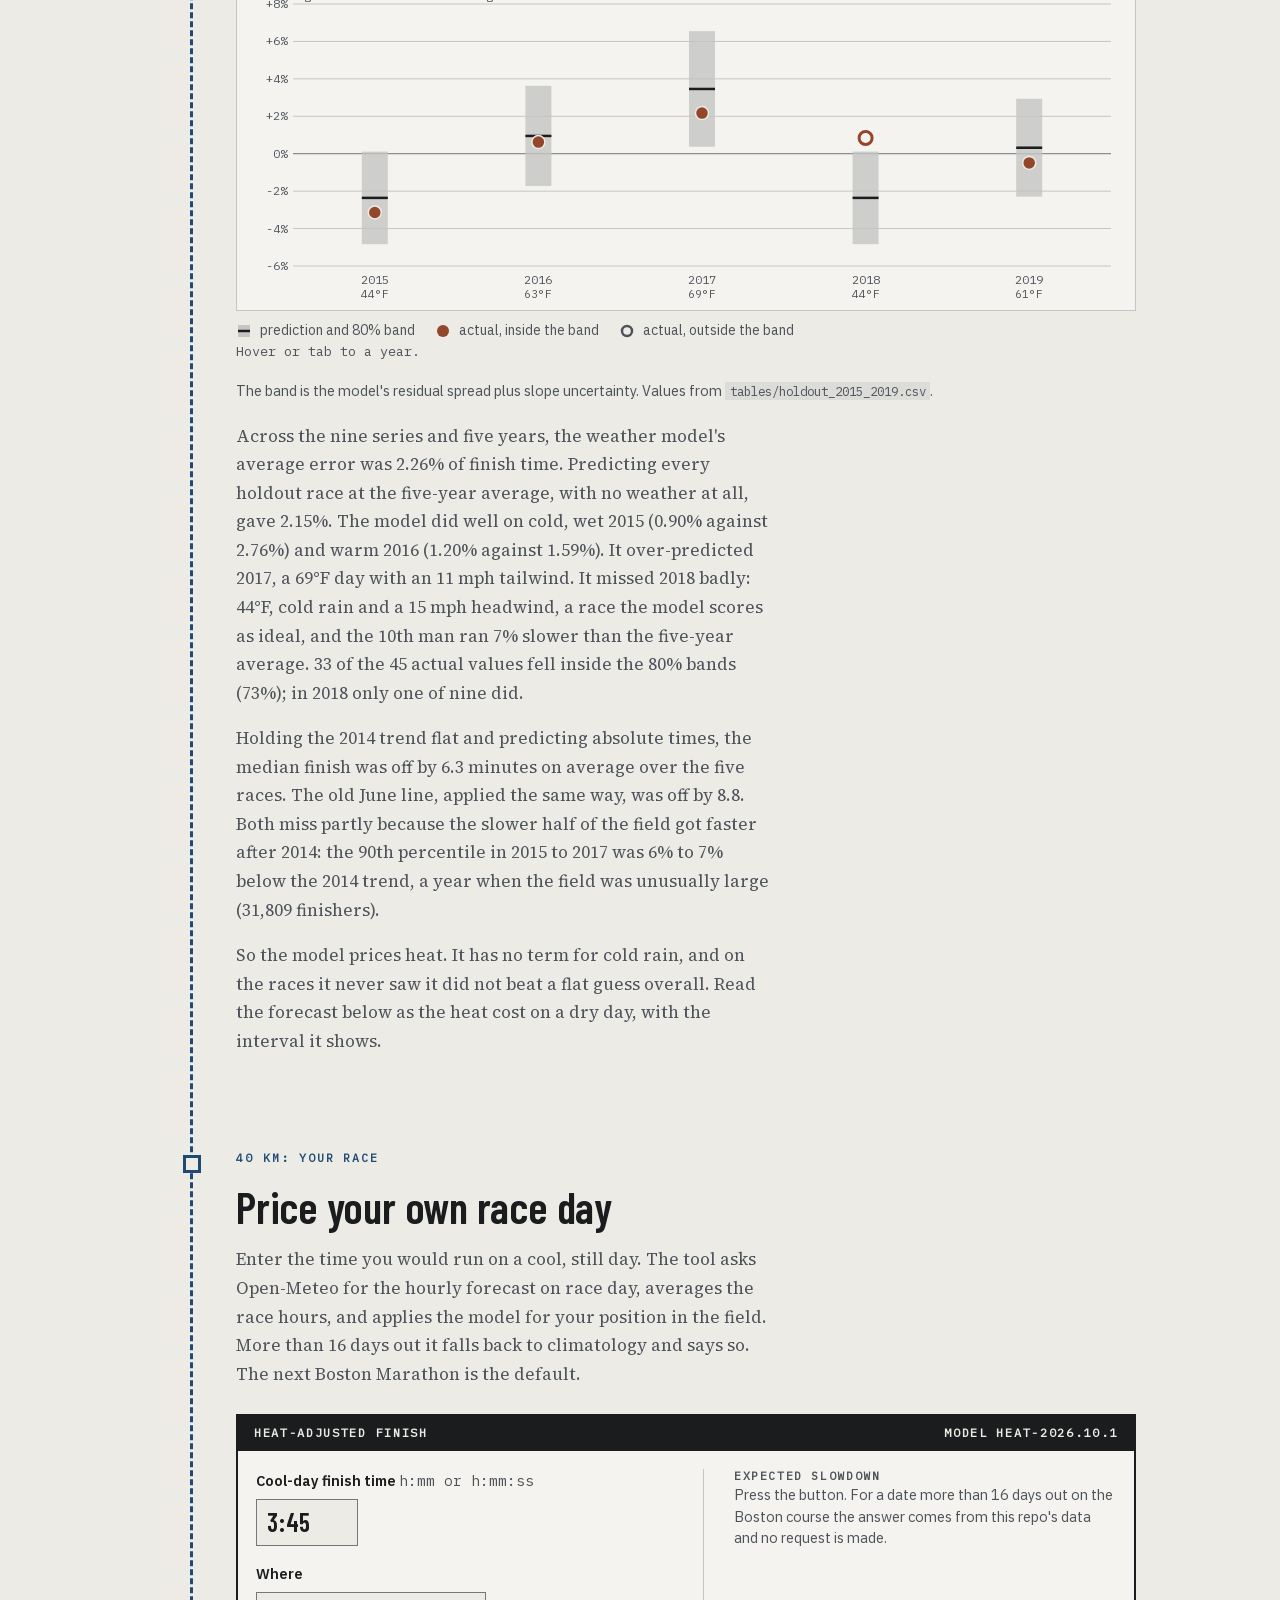
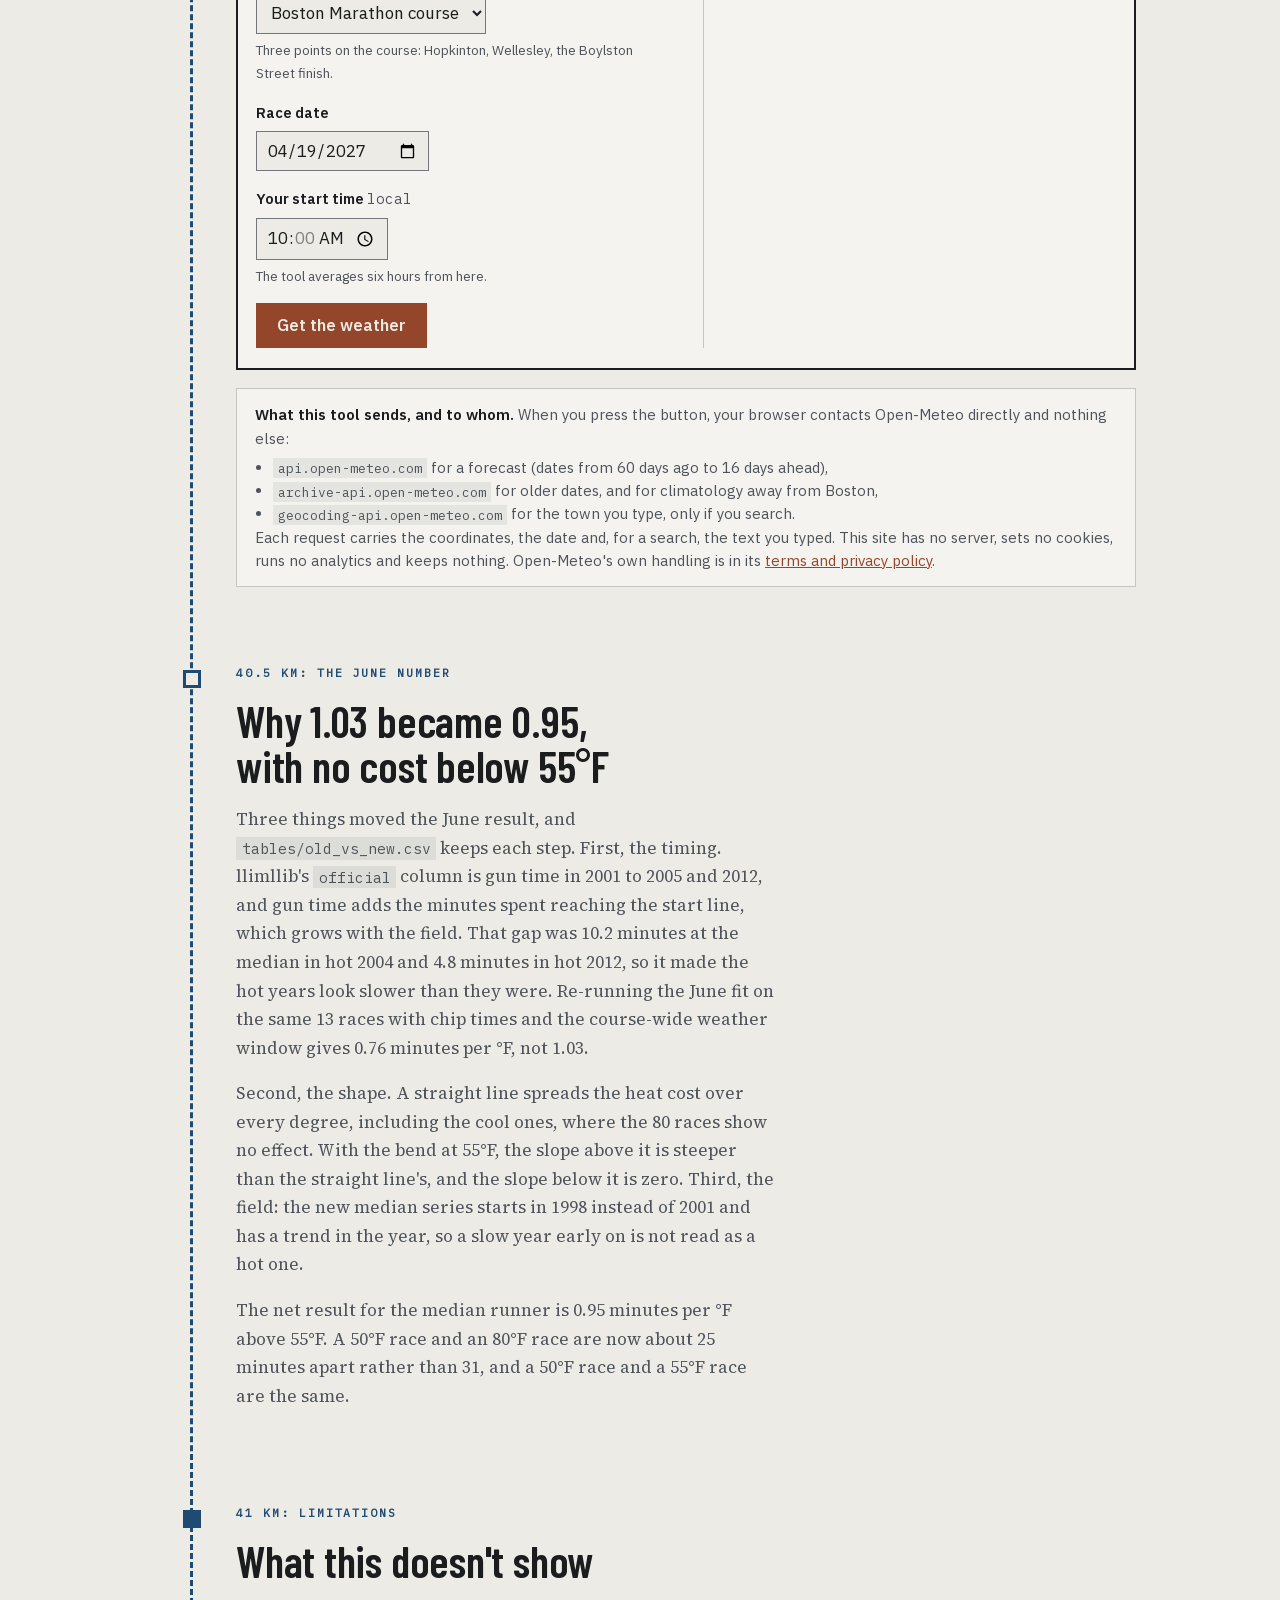
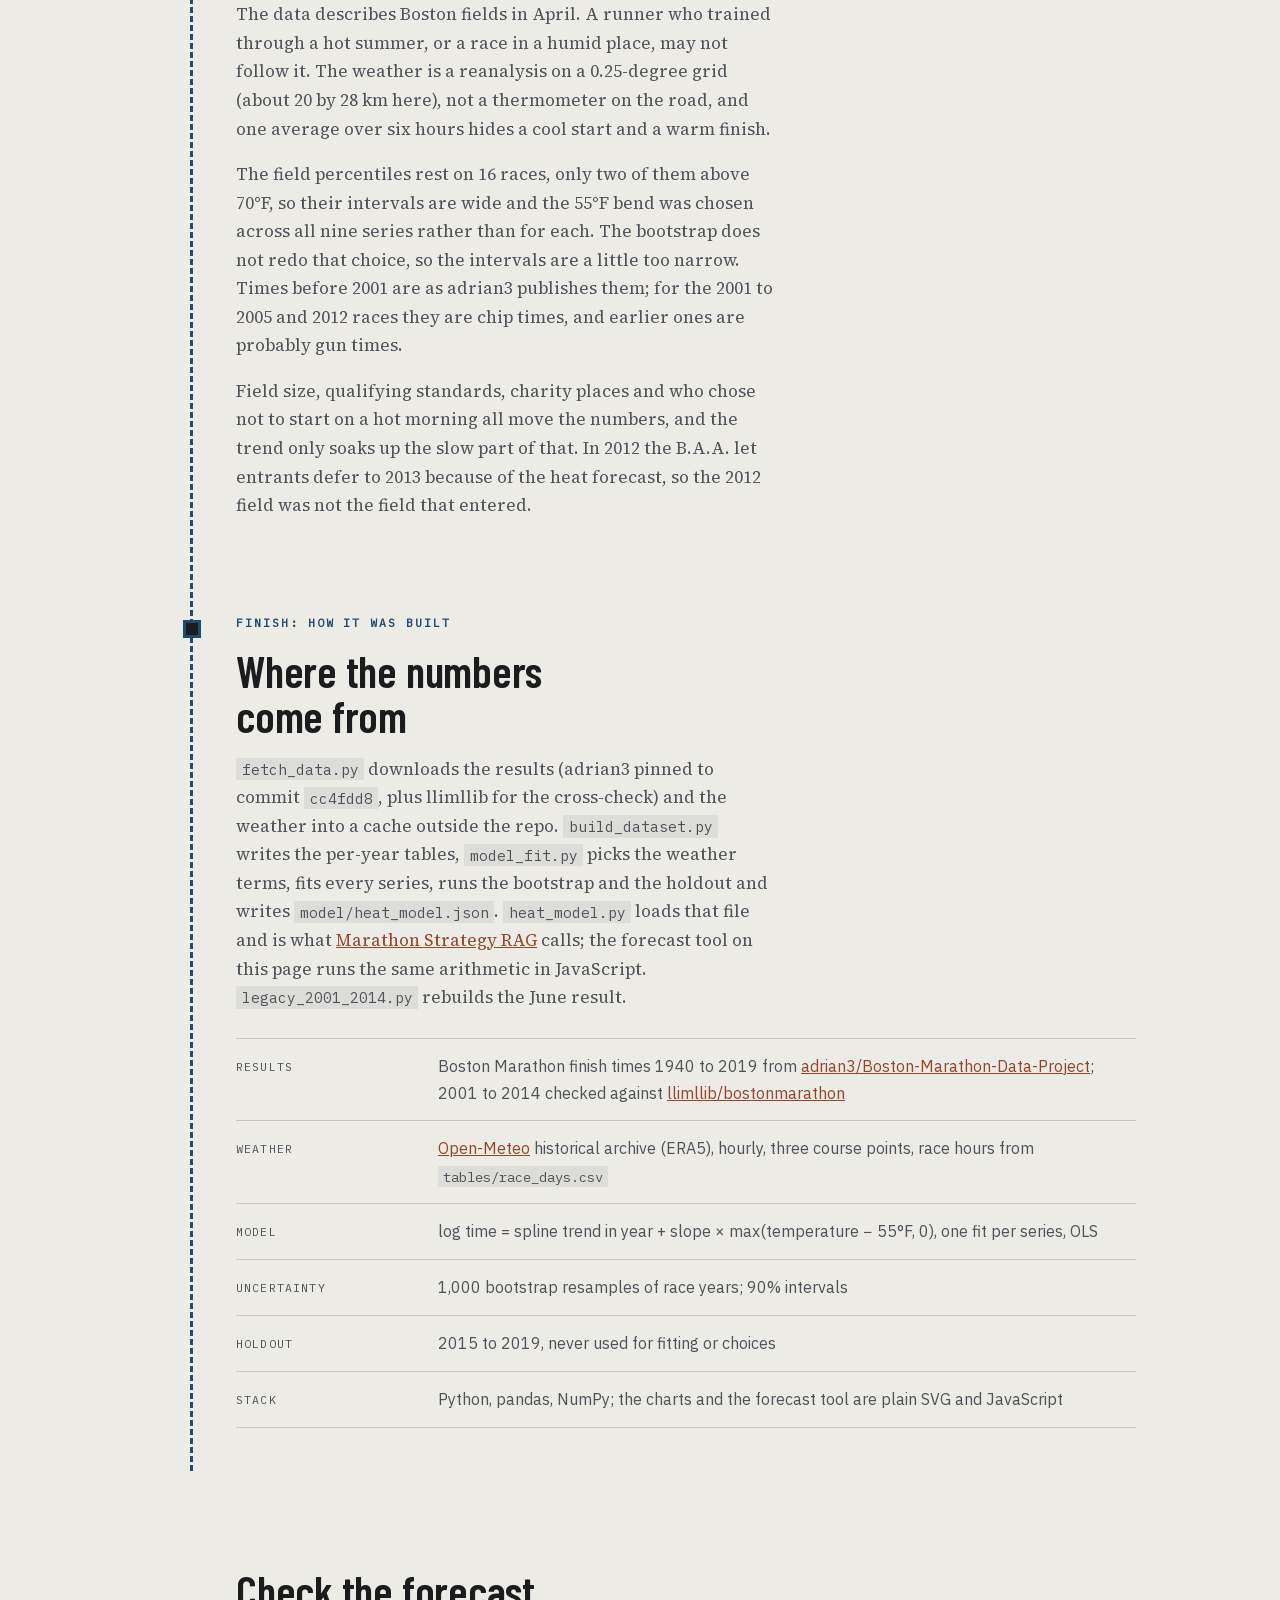
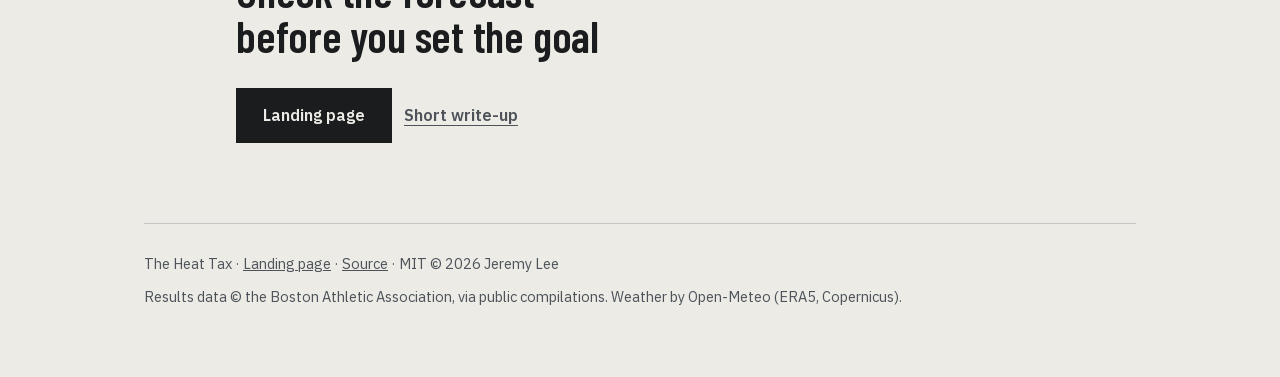
==== commit 592d160a: "Extend the heat study to 80 Boston races with ERA5 weather, a holdout and an exported model Results " ====
--- a/overview/index.html
+++ b/overview/index.html
@@ -3,14 +3,13 @@
 <head>
 <meta charset="utf-8" />
 <meta name="viewport" content="width=device-width, initial-scale=1, viewport-fit=cover" />
-<title>The Heat Tax: about a minute per degree across 14 Boston Marathons</title>
-<meta name="description" content="Fourteen Boston Marathons (2001 to 2014) paired with race-day temperature. The field's median finish rises about 1.0 minute per °F (r = 0.86, 2013 excluded). A 50°F to 80°F swing is worth about 31 minutes." />
+<title>The Heat Tax: 80 Boston Marathons against race-day weather</title>
+<meta name="description" content="Boston Marathon results from 1940 to 2019 against ERA5 weather on the course. Above 55°F the median finisher loses about 0.42% of their time per °F, close to a minute; dew point adds nothing that temperature does not already explain. A forecast tool prices your own race day." />
 <meta name="theme-color" content="#ECEBE6" />
 <meta property="og:title" content="The Heat Tax" />
-<meta property="og:description" content="Fourteen Boston Marathons against race-day temperature. Each degree costs the median runner about a minute." />
+<meta property="og:description" content="80 Boston Marathons against race-day weather: above 55°F each degree costs the median runner about 0.4% of their time. Price your own race day from a live forecast." />
 <meta property="og:type" content="article" />
 <meta property="og:url" content="https://lyhjeremy.github.io/marathon-heat-tax/overview/" />
-<link href="" rel="stylesheet" />
 <style>
   :root {
     --paper: #ECEBE6;
@@ -235,112 +234,57 @@
   .stop .eyebrow { color: var(--accent2); }
 
 
-  .thermo-fig { margin-top: 30px; }
-  .thermo-box { border: 1px solid var(--rule); background: var(--card); padding: 18px 10px 10px; max-width: 520px; }
-  .thermo { display: block; width: 100%; height: auto; font-family: var(--mono); }
-  .thermo .tube { fill: var(--paper); stroke: var(--edge); stroke-width: 1.5; }
-  .thermo .tick { stroke: var(--edge); stroke-width: 1; }
-  .thermo .tl { fill: var(--muted); font-size: 13px; }
-  .thermo .lead { fill: none; stroke: var(--rule); stroke-width: 1; }
-  .thermo .pt { fill: var(--accent2); }
-  .thermo .pt.hot { fill: var(--accent); }
-  .thermo .pt.open { fill: var(--paper); stroke: var(--accent2); stroke-width: 2; }
-  .thermo .yr { fill: var(--ink); font-size: 18px; font-weight: 600; font-family: var(--display); letter-spacing: .02em; }
-  .thermo .tv { fill: var(--ink2); font-size: 15px; }
-  .thermo .mv { fill: var(--ink); font-size: 15px; }
-  .thermo .hotlab { fill: var(--accent); }
-  .thermo .hd { fill: var(--muted); font-size: 11.5px; letter-spacing: .12em; }
-  .stop .fig-title, .fig-title { font-family: var(--display); font-weight: 600; font-size: clamp(22px, 2.8vw, 28px); line-height: 1.1; margin: 0 0 4px; color: var(--ink); }
-  .ctl { display: flex; flex-wrap: wrap; gap: 10px 18px; align-items: center; margin: 14px 0 12px; font-family: var(--sans); font-size: 14.5px; color: var(--ink2); }
-  .seg { display: inline-flex; flex-wrap: wrap; }
-  .seg button { font: 600 14px/1.2 var(--sans); padding: 9px 13px; border: 1px solid var(--edge); background: transparent; color: var(--ink); cursor: pointer; margin: 0 -1px -1px 0; }
-  .seg button[aria-pressed="true"] { background: var(--ink); color: var(--paper); border-color: var(--ink); }
-  .ctl label { display: inline-flex; gap: 8px; align-items: center; cursor: pointer; }
-  .ctl input[type=checkbox] { width: 18px; height: 18px; accent-color: var(--accent); margin: 0; }
-  .chart { border: 1px solid var(--rule); background: var(--card); padding: 10px 10px 4px; }
-  .chart svg { display: block; width: 100%; height: auto; overflow: visible; }
-  .chart text { font-family: var(--mono); font-size: 12px; fill: var(--muted); }
-  .chart .grid { stroke: var(--rule); stroke-width: 1; }
-  .chart .fit { stroke: var(--ink); stroke-width: 2; stroke-dasharray: 7 5; fill: none; }
-  .chart .p { stroke: var(--paper); stroke-width: 1.5; cursor: pointer; }
-  .chart .p.cool { fill: var(--accent2); }
-  .chart .p.hot { fill: var(--accent); }
-  .chart .p.halt { fill: var(--card); stroke: var(--ink2); stroke-width: 2; }
-  .chart .p:focus { outline: none; stroke: var(--ink); stroke-width: 3; }
-  .chart .p.sel { stroke: var(--ink); stroke-width: 3; }
-  .chart .lab { fill: var(--ink); font-family: var(--display); font-size: 15px; font-weight: 600; }
-  .chart .lab.hot { fill: var(--accent); }
-  .readout { font-family: var(--mono); font-size: 13.5px; color: var(--ink); min-height: 1.6em; margin: 10px 0 0; }
-  .q3 { margin-top: 24px; border-top: 2px solid var(--ink); font-family: var(--sans); }
-  .q3 > div { display: grid; grid-template-columns: 8.5rem 1fr 4.6rem; gap: 14px; align-items: center; padding: 11px 0; border-bottom: 1px solid var(--rule); }
-  .q3 dt { font-size: 15px; color: var(--ink); font-weight: 600; }
-  .q3 dt small { display: block; font-weight: 400; color: var(--muted); font-size: 13px; }
-  .q3 .bar { display: block; height: 14px; background: var(--accent2); }
-  .q3 .bar.hi { background: var(--accent); }
-  .q3 dd { margin: 0; }
-  .q3 dd.v { font-family: var(--display); font-weight: 700; font-size: 26px; text-align: right; color: var(--ink); }
-  @media (max-width: 640px) { .q3 > div { grid-template-columns: 7.2rem 1fr 3.2rem; gap: 10px; } }
-  .bib { margin-top: 26px; border: 2px solid var(--ink); background: var(--card); }
-  .bib-head { display: flex; justify-content: space-between; gap: 10px; flex-wrap: wrap; padding: 9px 16px; background: var(--ink); color: var(--paper); font: 600 12px/1.4 var(--mono); letter-spacing: .14em; text-transform: uppercase; }
-  .bib-body { display: grid; grid-template-columns: 1fr; gap: 6px 34px; padding: 18px 18px 20px; }
-  @media (min-width: 760px) { .bib-body { grid-template-columns: 1fr 1fr; } }
-  .field { margin: 0 0 16px; font-family: var(--sans); }
-  .field label { display: flex; justify-content: space-between; gap: 10px; font-size: 14.5px; font-weight: 600; color: var(--ink); margin-bottom: 6px; }
-  .field output, .field .unit { font-family: var(--mono); font-weight: 400; color: var(--ink2); }
-  .field input[type=range] { width: 100%; accent-color: var(--accent); margin: 0; }
-  .field input[type=text] { font: 600 26px/1.1 var(--display); letter-spacing: .03em; width: 8.5ch; padding: 6px 10px; border: 1px solid var(--edge); background: var(--paper); color: var(--ink); }
-  .field .hint { font-size: 13px; color: var(--muted); margin-top: 5px; }
-  .res { border-top: 1px solid var(--rule); padding-top: 14px; }
-  @media (min-width: 760px) { .res { border-top: 0; border-left: 1px solid var(--rule); padding: 0 0 0 30px; } }
-  .res .lbl { font: 600 11.5px/1.3 var(--mono); letter-spacing: .14em; text-transform: uppercase; color: var(--muted); margin: 0; }
-  .res .big { font-family: var(--display); font-weight: 700; font-size: clamp(54px, 9vw, 84px); line-height: .95; color: var(--accent); margin: 6px 0 2px; font-variant-numeric: tabular-nums; }
-  .res .delta { font-family: var(--display); font-weight: 600; font-size: 24px; color: var(--ink); margin: 0 0 12px; }
-  .res p { font-family: var(--sans); font-size: 14.5px; line-height: 1.5; color: var(--ink2); margin: 0 0 8px; max-width: none; }
-  .res .warn { color: var(--accent); }
+  .stop .tablewrap table { min-width: 520px; }
+  .stop .tablewrap.narrow-ok table { min-width: 0; }
+  .flag { border-left: 3px solid var(--accent); padding: 4px 0 4px 14px; margin: 18px 0; }
 </style>
 </head>
 <body>
+<link rel="stylesheet" href="../assets/heat.css">
+
 <div class="wrap">
   <header class="masthead">
     <div class="logo"><span class="dot" aria-hidden="true"></span>The Heat Tax</div>
-    <div class="tagline">Boston Marathon results and race-day weather, 2001 to 2014</div>
+    <div class="tagline">Boston Marathon results and race-day weather, 1940 to 2019</div>
   </header>
 
   <section class="hero">
-    <p class="kicker">14 races, 280,459 finishers, one course</p>
-    <h1>Each degree of heat costs about a minute</h1>
+    <p class="kicker">80 races, 614,738 finish times, one course</p>
+    <h1>Above 55°F, each degree costs about 0.4% of your time</h1>
 
     <p class="hero-sub">
-      In 2006 it was 51°F on the Boston course and the middle of the field
-      finished in 3:45. In 2012 it was 81°F and the middle of the field finished
-      in 4:16. Across fourteen races the median finish rose 1.03 minutes for
-      every °F (r = 0.86, with the halted 2013 race left out of the fit).
+      I lined up every Boston Marathon from 1940 to 2019 against the weather on the
+      course that day. Below about 55°F the temperature makes no measurable
+      difference. Above it, the median finisher loses 0.42% of their time per °F,
+      which is 0.95 minutes at a 3:47 finish. The share is similar from the front
+      of the race to the back, so slower runners lose more minutes.
     </p>
 
     <div class="cta-row">
-      <a class="btn btn-primary" href="#estimate">Price your own race day</a>
+      <a class="btn btn-primary" href="#forecast">Price your own race day</a>
       <a class="textlink" href="https://github.com/lyhjeremy/marathon-heat-tax">Code and data on GitHub</a>
     </div>
 
     <div class="claims">
       <div class="claim">
-        <div class="n">1.03 min</div>
-        <p>OLS slope of the field median on race-day temperature, per °F
-           (standard error 0.19, 13 races).</p>
+        <div class="n">0.42%</div>
+        <p>of finish time per °F above 55°F for the median runner, 90% bootstrap
+           interval 0.20 to 0.52 (16 races, 1998 to 2014).</p>
       </div>
       <div class="claim">
-        <div class="n">r = 0.86</div>
-        <p>Pearson correlation, p = 0.0002. Put 2013 back in and it drops to 0.82.</p>
+        <div class="n">55°F</div>
+        <p>the point where heat starts to cost time, picked by cross-validation from
+           40°F to 60°F. A straight line through all temperatures fits worse.</p>
       </div>
       <div class="claim">
-        <div class="n">+31 min</div>
-        <p>the fitted gap between a 50°F and an 80°F race for the runner in the
-           middle of the field.</p>
+        <div class="n">0</div>
+        <p>extra skill from dew point. On its own it predicted nothing, and added to
+           temperature it made predictions worse.</p>
       </div>
       <div class="claim">
-        <div class="n">0.76 vs 1.35</div>
-        <p>minutes per °F at the 25th and 75th percentile of the field. Slower
-           runners lose more time to heat, in minutes and as a share of their time.</p>
+        <div class="n">2.26% vs 2.15%</div>
+        <p>average error on the held-out 2015 to 2019 races, with weather and without.
+           The model got 2015 and 2016 right and 2018 badly wrong.</p>
       </div>
     </div>
   </section>
@@ -353,207 +297,397 @@
     <p class="eyebrow">Start: the question</p>
     <h2>How many minutes is "it was hot"?</h2>
     <p>
-      Runners blame the heat for a slow day all the time, and the excuse rarely
-      comes with a number. I wanted a price per degree for an ordinary finisher.
-    </p>
-    <p>
-      Boston is a good place to look. The course is the same every April and the
-      field is a qualifying field of broadly similar runners, so when the median
-      moves from one year to the next, weather is the likeliest cause. Each year
-      gives one point: the median of between 13,422 and 31,939 finishers against
-      that day's temperature.
+      The first version of this page, in June 2026, used fourteen Boston Marathons
+      (2001 to 2014) and found that the median finish rose 1.03 minutes per °F
+      (r = 0.86). That was a straight line through thirteen points, with gun times
+      in some years and chip times in others, and nothing to separate the weather
+      from a field that was growing and changing.
+    </p>
+    <p>
+      This version, from October 2026, uses 80 races, weather from a reanalysis at
+      three points on the course, wind along the course, and a long-run trend for
+      the field. It holds back the five most recent races (2015 to 2019), fits on
+      the rest, and then checks whether the model predicts those five. It also
+      ships the model, so you can price a race day from a live forecast.
+    </p>
+    <p class="flag">
+      Superseded, 28 October 2026: the June headline of 1.03 minutes per °F and
+      "+31 minutes from 50°F to 80°F". The rate for the median runner is now 0.95
+      minutes per °F above 55°F, with no cost below it, so 50°F to 80°F is about
+      25 minutes. The section after the forecast tool explains why the number moved.
+    </p>
+  </section>
+
+  <section class="stop">
+    <p class="eyebrow">5 km: the data</p>
+    <h2>Eighty races, three ways to measure a field</h2>
+    <p>
+      Results come from
+      <a href="https://github.com/adrian3/Boston-Marathon-Data-Project">adrian3/Boston-Marathon-Data-Project</a>,
+      one file per year from 1897 to 2019. The early files are short: before 1975
+      they list only the leading finishers (25 to 285 a year), and from 1975 to 1995 each list stops
+      at a time limit (3:30 in 1976, 4:00 for most of the 1980s, about 5:00 in the
+      early 1990s). A percentile of a list cut at a time limit moves with the cut,
+      and on a hot day more runners fall past it. So the study uses three kinds of
+      series, each only where the list supports it:
+    </p>
+    <ul>
+      <li>Front of the race: the times of the 10th and 25th man, 1940 to 2019. Every year lists at least 25 men.</li>
+      <li>Sub-elite: the 100th and 1000th man, 1975 to 2019.</li>
+      <li>The whole field: the 10th, 25th, 50th, 75th and 90th percentile of all
+        finishers, in years whose list runs well past five hours (at least 2% of it
+        slower than 5:00). That is 1996 and 1998 to 2019. 1996 is left out as the
+        centennial race, a one-off field of about 36,000, and 2013 because the race
+        was stopped after the bombing.</li>
+    </ul>
+    <p>
+      The repo's original source, <a href="https://github.com/llimllib/bostonmarathon">llimllib/bostonmarathon</a>,
+      covers 2001 to 2014. The two agree on finisher counts within 0.6% in every
+      year but 2013. Their medians match to 0.05 minutes in 2006 to 2011 and 2014.
+      In 2001 to 2005 and 2012 adrian3's median is 4.8 to 10.2 minutes faster,
+      because llimllib's <code>official</code> column in those years is gun time;
+      adrian3 matches llimllib's <code>net</code> column there to within 0.2 minutes.
+      This version uses adrian3 for every year. Wheelchair and handcycle entrants are
+      excluded (a W bib in llimllib; a two-hour floor catches any left in adrian3's
+      1993 and 1995 files).
+    </p>
+    <p>
+      Weather is the <a href="https://open-meteo.com/en/docs/historical-weather-api">Open-Meteo historical archive</a>
+      (ERA5 reanalysis, available from 1940), hourly, at the Hopkinton start,
+      Wellesley near halfway and the Boylston Street finish. The hours come from a
+      race table in <code>tables/race_days.csv</code>: April 19 through 1968 (the 20th
+      when the 19th was a Sunday), the third Monday of April since 1969, a noon start
+      through 2006 and 10:00 from 2007 with waves to 11:15. The front series use the
+      first two hours after the start; the others use the start to about four hours
+      after the last wave.
     </p>
   </section>
 
   <section class="stop stop--key">
-    <p class="eyebrow">10 km: the scale</p>
-    <h2>The slow years are the hot years</h2>
-    <p>
-      Twelve of the fourteen races fell between 45°F and 64°F, and leaving out
-      the halted 2013 race, their medians sit between 3:44 and 4:03. The only two
-      races above 70°F, 2004 and 2012, produced the two slowest fields. The years
-      either side of each were back near 3:45 to 3:50.
-    </p>
-    <figure class="thermo-fig">
-      <div class="thermo-box">
-<svg class="thermo" viewBox="0 0 400 640" role="img" aria-labelledby="thermo-t thermo-d" xmlns="http://www.w3.org/2000/svg">
-<title id="thermo-t">Race-day temperature of each Boston Marathon, 2001 to 2014</title>
-<desc id="thermo-d">A thermometer scale from 44 to 84 degrees Fahrenheit. Each year sits at its race-day temperature with its median finish time. 2012 (81.3 F, 4:16) and 2004 (73.6 F, 4:20) are at the top, well clear of the rest; the other twelve years fall between 45 and 64 F, with medians from 3:44 to 4:03 apart from the halted 2013 race at 3:29.</desc>
-<rect class="tube" x="52" y="26" width="22" height="588"/>
-<line class="tick" x1="40" x2="52" y1="586.0" y2="586.0"/><text class="tl" x="34" y="590.0" text-anchor="end">45°</text>
-<line class="tick" x1="40" x2="52" y1="516.0" y2="516.0"/><text class="tl" x="34" y="520.0" text-anchor="end">50°</text>
-<line class="tick" x1="40" x2="52" y1="446.0" y2="446.0"/><text class="tl" x="34" y="450.0" text-anchor="end">55°</text>
-<line class="tick" x1="40" x2="52" y1="376.0" y2="376.0"/><text class="tl" x="34" y="380.0" text-anchor="end">60°</text>
-<line class="tick" x1="40" x2="52" y1="306.0" y2="306.0"/><text class="tl" x="34" y="310.0" text-anchor="end">65°</text>
-<line class="tick" x1="40" x2="52" y1="236.0" y2="236.0"/><text class="tl" x="34" y="240.0" text-anchor="end">70°</text>
-<line class="tick" x1="40" x2="52" y1="166.0" y2="166.0"/><text class="tl" x="34" y="170.0" text-anchor="end">75°</text>
-<line class="tick" x1="40" x2="52" y1="96.0" y2="96.0"/><text class="tl" x="34" y="100.0" text-anchor="end">80°</text>
-<path class="lead" d="M74 77.8 H112 L140 77.8 H150"/>
-<rect class="pt hot" x="58" y="72.8" width="10" height="10"/>
-<text class="yr hotlab" x="156" y="83.8">2012</text><text class="tv" x="212" y="83.8">81.3°F</text><text class="mv hotlab" x="318" y="83.8">4:16</text>
-<path class="lead" d="M74 185.6 H112 L140 162.0 H150"/>
-<rect class="pt hot" x="58" y="180.6" width="10" height="10"/>
-<text class="yr hotlab" x="156" y="168.0">2004</text><text class="tv" x="212" y="168.0">73.6°F</text><text class="mv hotlab" x="318" y="168.0">4:20</text>
-<path class="lead" d="M74 317.2 H112 L140 199.0 H150"/>
-<rect class="pt" x="58" y="312.2" width="10" height="10"/>
-<text class="yr" x="156" y="205.0">2005</text><text class="tv" x="212" y="205.0">64.2°F</text><text class="mv" x="318" y="205.0">4:03</text>
-<path class="lead" d="M74 321.4 H112 L140 236.0 H150"/>
-<rect class="pt" x="58" y="316.4" width="10" height="10"/>
-<text class="yr" x="156" y="242.0">2002</text><text class="tv" x="212" y="242.0">63.9°F</text><text class="mv" x="318" y="242.0">3:46</text>
-<path class="lead" d="M74 376.0 H112 L140 273.0 H150"/>
-<rect class="pt" x="58" y="371.0" width="10" height="10"/>
-<text class="yr" x="156" y="279.0">2014</text><text class="tv" x="212" y="279.0">60.0°F</text><text class="mv" x="318" y="279.0">3:52</text>
-<path class="lead" d="M74 391.4 H112 L140 310.0 H150"/>
-<rect class="pt" x="58" y="386.4" width="10" height="10"/>
-<text class="yr" x="156" y="316.0">2003</text><text class="tv" x="212" y="316.0">58.9°F</text><text class="mv" x="318" y="316.0">3:59</text>
-<path class="lead" d="M74 408.2 H112 L140 347.0 H150"/>
-<rect class="pt" x="58" y="403.2" width="10" height="10"/>
-<text class="yr" x="156" y="353.0">2008</text><text class="tv" x="212" y="353.0">57.7°F</text><text class="mv" x="318" y="353.0">3:46</text>
-<path class="lead" d="M74 460.0 H112 L140 384.0 H150"/>
-<rect class="pt" x="58" y="455.0" width="10" height="10"/>
-<text class="yr" x="156" y="390.0">2011</text><text class="tv" x="212" y="390.0">54.0°F</text><text class="mv" x="318" y="390.0">3:45</text>
-<path class="lead" d="M74 478.2 H112 L140 421.0 H150"/>
-<rect class="pt open" x="58" y="473.2" width="10" height="10"/>
-<text class="yr" x="156" y="427.0">2013*</text><text class="tv" x="212" y="427.0">52.7°F</text><text class="mv" x="318" y="427.0">3:29</text>
-<path class="lead" d="M74 483.8 H112 L140 458.0 H150"/>
-<rect class="pt" x="58" y="478.8" width="10" height="10"/>
-<text class="yr" x="156" y="464.0">2010</text><text class="tv" x="212" y="464.0">52.3°F</text><text class="mv" x="318" y="464.0">3:44</text>
-<path class="lead" d="M74 496.4 H112 L140 495.0 H150"/>
-<rect class="pt" x="58" y="491.4" width="10" height="10"/>
-<text class="yr" x="156" y="501.0">2006</text><text class="tv" x="212" y="501.0">51.4°F</text><text class="mv" x="318" y="501.0">3:45</text>
-<path class="lead" d="M74 497.8 H112 L140 532.0 H150"/>
-<rect class="pt" x="58" y="492.8" width="10" height="10"/>
-<text class="yr" x="156" y="538.0">2001</text><text class="tv" x="212" y="538.0">51.3°F</text><text class="mv" x="318" y="538.0">3:47</text>
-<path class="lead" d="M74 534.2 H112 L140 569.0 H150"/>
-<rect class="pt" x="58" y="529.2" width="10" height="10"/>
-<text class="yr" x="156" y="575.0">2009</text><text class="tv" x="212" y="575.0">48.7°F</text><text class="mv" x="318" y="575.0">3:44</text>
-<path class="lead" d="M74 586.0 H112 L140 606.0 H150"/>
-<rect class="pt" x="58" y="581.0" width="10" height="10"/>
-<text class="yr" x="156" y="612.0">2007</text><text class="tv" x="212" y="612.0">45.0°F</text><text class="mv" x="318" y="612.0">3:49</text>
-<text class="hd" x="156" y="18">YEAR</text><text class="hd" x="212" y="18">RACE DAY</text><text class="hd" x="318" y="18">MEDIAN</text>
-</svg>
+    <p class="eyebrow">10 km: eighty years in one chart</p>
+    <h2>The slow years are the hot years, in every era</h2>
+    <p>
+      Each point is one race: how far that race's time sat above or below the
+      field's long-run trend, against the temperature on the course. The dashed line
+      is the fitted model, flat to 55°F and rising after. 1976, at 87°F, is the
+      hottest race in the data; 2012 (81°F) and 2004 (77°F) come next.
+    </p>
+    <figure id="era-fig">
+      <p class="fig-title" id="era-title" aria-live="polite">Men's 25th place</p>
+      <div class="ctl">
+        <div class="seg" id="era-seg" role="group" aria-label="Which part of the field">
+          <button type="button" data-k="men_25th" aria-pressed="true">Men's 25th, 1940 on</button>
+          <button type="button" data-k="men_1000th" aria-pressed="false">Men's 1000th, 1975 on</button>
+          <button type="button" data-k="p50" aria-pressed="false">Median, 1998 on</button>
+        </div>
       </div>
-      <figcaption>Race-day temperature is the mean of hourly readings from 10:00 to
-        16:00 near the course midpoint (Open-Meteo archive). Median finish is over
-        runners between 2 and 8 hours. Rust squares are the two races above 70°F.
-        *2013 was halted, so its median (3:29) is not comparable.</figcaption>
+      <div class="chart" id="era-chart" data-series="men_25th"></div>
+      <ul class="legend" aria-label="Legend">
+        <li><svg viewBox="0 0 16 16" aria-hidden="true"><circle class="e0" cx="8" cy="8" r="5.5"/></svg>1940 to 1969, no qualifying time</li>
+        <li><svg viewBox="0 0 16 16" aria-hidden="true"><rect class="e1" x="2.5" y="2.5" width="11" height="11"/></svg>1970 to 1985, qualifying times, no prize money</li>
+        <li><svg viewBox="0 0 16 16" aria-hidden="true"><circle class="e2" cx="8" cy="8" r="6"/></svg>1986 to 2019, prize money</li>
+        <li><svg viewBox="0 0 16 16" aria-hidden="true"><circle class="ho" cx="8" cy="8" r="5.5"/></svg>holdout year, 2015 to 2019</li>
+      </ul>
+      <p class="readout" id="era-read" aria-live="polite">Hover or tab to a point for its year.</p>
+      <noscript><div class="plate"><img width="1376" height="832" src="../figures/03_eighty_years.png" alt="Scatter of race-day temperature against men's 25th-place time relative to trend for 80 Boston Marathons, colored by era. Points are spread around zero below 55 degrees and rise above it; 1976 at 87 degrees is highest." /></div></noscript>
+      <figcaption>Time against trend is the log difference between that year's time and
+        the fitted long-run trend, in percent. Eras follow two documented changes:
+        qualifying times from 1970 (B.A.A. qualifying history) and prize money from
+        1986, when John Hancock became the sponsor. Values from
+        <code>tables/series_*.csv</code>.</figcaption>
     </figure>
   </section>
 
   <section class="stop">
-    <p class="eyebrow">21 km: the fit</p>
-    <h2>A straight line through thirteen races</h2>
-    <p>
-      An ordinary least squares fit of median finish on temperature gives 1.03
-      minutes per °F (standard error 0.19, p = 0.0002). Over the 30 degrees from
-      50°F to 80°F that is 31 minutes. Switch the chart to the faster or slower
-      quarter of the field, or put 2013 back into the fit, and the line is
-      refitted in your browser from the same fourteen rows.
-    </p>
-    <figure id="fit-fig">
-      <p class="fig-title" id="fit-title" aria-live="polite">Median runner: +1.03 min per °F</p>
+    <p class="eyebrow">15 km: the confounder</p>
+    <h2>The field changed more than the weather did</h2>
+    <p>
+      Over eighty years the 25th man got 35 minutes faster (2:53:32 in 1940, 2:18:01 in
+      2019) and the field went from 55 listed finishers to more than 26,000, about
+      45% of them women. Any slope against temperature has to get past that. I
+      fitted each series five ways: with no trend, a straight-line trend, era
+      steps plus a line, a line plus field size and the share of women, and a
+      smooth spline in the year (a restricted cubic spline with three to five
+      knots). The spline is the main model.
+    </p>
+    <div class="tablewrap">
+      <table class="num-t">
+        <thead><tr><th>Series</th><th class="num">No trend</th><th class="num">Line</th><th class="num">Eras</th><th class="num">Field mix</th><th class="num">Spline</th></tr></thead>
+        <tbody id="rob-body"></tbody>
+      </table>
+    </div>
+    <p style="margin-top:14px">
+      Heat slope in % of finish time per °F above 55°F, from
+      <code>tables/trend_robustness.csv</code>. At the front, ignoring the trend
+      halves the slope (0.24 against 0.41 for the 25th man), because hot races were
+      not spread evenly across the decades. For the whole-field percentiles the
+      choice barely matters: the median sits between 0.42 and 0.45 under every
+      choice. Eras do not apply there, since 1998 to 2014 has only one standards
+      change (2013) and one race after it.
+    </p>
+  </section>
+
+  <section class="stop">
+    <p class="eyebrow">21 km: temperature, dew point or heat index</p>
+    <h2>Dry-bulb temperature wins</h2>
+    <p>
+      Humid heat is supposed to be worse, so I expected dew point or a heat index to
+      beat the thermometer. Each candidate was scored by leave-one-year-out
+      cross-validation inside the training years, across all nine series, as the
+      share of the trend-only model's error it removed.
+    </p>
+    <div class="tablewrap">
+      <table class="num-t">
+        <thead><tr><th>Weather term</th><th>Shape</th><th class="num">Error removed</th></tr></thead>
+        <tbody id="cv-body"></tbody>
+      </table>
+    </div>
+    <p style="margin-top:14px">
+      Temperature with a bend at 55°F removed 37% of the error; a straight line in
+      temperature removed 32%; the NWS heat index did about as well as temperature
+      but not better. Dew point alone removed nothing. Added on top of temperature,
+      every extra term (wind, dew point, humidity, rain, sun, cloud) made the
+      cross-validated predictions worse. Boston's race days are mostly dry: the
+      median race-day dew point is 37°F, and among the 16 whole-field training
+      races only 2002, 2004 and 2012 went above 50°F. With so few humid races the data cannot separate humidity from heat.
+    </p>
+  </section>
+
+  <section class="stop stop--key">
+    <p class="eyebrow">25 km: who pays</p>
+    <h2>The same share, so more minutes at the back</h2>
+    <p>
+      Fitted separately for nine positions in the field, the heat slope in percent
+      sits between 0.29% and 0.46% per °F. Converted to minutes it climbs from 0.43
+      per °F for the 10th man (2:13) to 0.95 at the median (3:47) and 1.34 at the
+      90th percentile (5:01). Switch the chart to minutes to see it.
+    </p>
+    <figure id="slope-fig">
       <div class="ctl">
-        <div class="seg" role="group" aria-label="Which runner in the field">
-          <button type="button" data-k="3" aria-pressed="false">25th percentile</button>
-          <button type="button" data-k="2" aria-pressed="true">Median</button>
-          <button type="button" data-k="4" aria-pressed="false">75th percentile</button>
+        <div class="seg" id="slope-seg" role="group" aria-label="Units">
+          <button type="button" data-k="pct" aria-pressed="true">% of time per °F</button>
+          <button type="button" data-k="min" aria-pressed="false">Minutes per °F</button>
         </div>
-        <label><input type="checkbox" id="inc13" /> Include 2013 in the fit</label>
       </div>
-      <div class="chart" id="fit-chart"></div>
-      <p class="readout" id="fit-read" aria-live="polite">Hover or tab to a point for its year.</p>
-      <noscript>
-        <div class="plate"><img width="1720" height="1080" src="../figures/01_temp_vs_time.png" alt="Scatter of race-day temperature against field median finish time for fourteen Boston Marathons. The dashed fit rises about one minute per degree; 2012 and 2004 sit at the top right, and 2013 is drawn hollow below the line." /></div>
-      </noscript>
-      <figcaption>Each point is one year. Rust points are the two races above 70°F;
-        the hollow point is 2013, which is left out of the fit unless you tick the box.
-        Values from <code>tables/heat_tax.csv</code>.</figcaption>
+      <div class="chart" id="slope-chart"></div>
+      <ul class="legend" aria-label="Legend">
+        <li><svg viewBox="0 0 16 16" aria-hidden="true"><rect class="e1" x="2.5" y="2.5" width="11" height="11"/></svg>men's place (10th, 25th, 100th, 1000th)</li>
+        <li><svg viewBox="0 0 16 16" aria-hidden="true"><circle class="e2" cx="8" cy="8" r="6"/></svg>percentile of all finishers</li>
+        <li>vertical line: 90% bootstrap interval over race years</li>
+      </ul>
+      <p class="readout" id="slope-read" aria-live="polite">Hover or tab to a point for its numbers.</p>
+      <noscript><div class="plate"><img width="1376" height="736" src="../figures/04_slopes.png" alt="Heat slope per degree above 55 F for nine positions in the Boston field, all between 0.29 and 0.46 percent, with bootstrap intervals." /></div></noscript>
+      <figcaption>Typical time is the 2014 trend value on a cool, still day. The front
+        series have 75 training races and narrow intervals; the field percentiles have
+        16 and wide ones, because only two training races (2004 and 2012) were above
+        70°F. Values from <code>tables/slopes_by_series.csv</code>.</figcaption>
     </figure>
   </section>
 
-  <section class="stop stop--key">
-    <p class="eyebrow">30 km: who pays</p>
-    <h2>Heat costs slower runners more</h2>
-    <p>
-      The quartile columns in the same table answer a second question. The runner
-      a quarter of the way down the field loses 0.76 minutes per °F; the runner
-      three quarters of the way down loses 1.35. As a share of finish time that is
-      0.36% per °F against 0.51%: slower runners lose a larger fraction of
-      their race as well as more minutes.
-    </p>
-    <dl class="q3" aria-label="Fitted minutes lost per degree Fahrenheit, by position in the field">
-      <div><dt>25th percentile<small>about 3:30</small></dt><dd class="b"><span class="bar" style="width:56%"></span></dd><dd class="v">0.76</dd></div>
-      <div><dt>Median<small>about 3:54</small></dt><dd class="b"><span class="bar" style="width:76%"></span></dd><dd class="v">1.03</dd></div>
-      <div><dt>75th percentile<small>about 4:23</small></dt><dd class="b"><span class="bar hi" style="width:100%"></span></dd><dd class="v">1.35</dd></div>
-    </dl>
-    <p style="margin-top:14px">
-      These slopes come from the same OLS fit run on the <code>p25</code> and
-      <code>p75</code> columns of <code>tables/heat_tax.csv</code>, 13 races, 2013
-      excluded; <code>analyze.py</code> itself reports only the median. The
-      typical times are the 13-race averages of each column.
-    </p>
-  </section>
-
-  <section class="stop" id="estimate">
-    <p class="eyebrow">35 km: your race</p>
+  <section class="stop">
+    <p class="eyebrow">30 km: the wind</p>
+    <h2>A tailwind helps the front; the field shows nothing clear</h2>
+    <p>
+      The course heads east-northeast (a bearing of about 70°), so a west or
+      southwest wind pushes runners to Boston. The chart shows the wind component
+      along the course on every race day. 1994 and 2011 had tailwinds near 12 mph;
+      2018 had a 15 mph headwind with cold rain.
+    </p>
+    <figure>
+      <div class="chart" id="wind-chart"></div>
+      <ul class="legend" aria-label="Legend">
+        <li><svg viewBox="0 0 16 16" aria-hidden="true"><rect class="tail" x="3" y="2" width="10" height="12"/></svg>tailwind</li>
+        <li><svg viewBox="0 0 16 16" aria-hidden="true"><rect class="head" x="3" y="2" width="10" height="12"/></svg>headwind</li>
+      </ul>
+      <p class="readout" id="wind-read" aria-live="polite">Hover or tab to a bar for its year.</p>
+      <noscript><div class="plate"><img width="1376" height="672" src="../figures/05_wind.png" alt="Bar chart of along-course wind on each race day from 1940 to 2019; 2018 has the largest headwind and 1994 and 2011 large tailwinds." /></div></noscript>
+      <figcaption>Hourly 10 m wind from ERA5, averaged as a vector over the race hours
+        and the three course points, then projected on the course bearing.</figcaption>
+    </figure>
+    <p>
+      For the 10th and 25th man, each mph of tailwind took 0.08% and 0.11% off the
+      time (90% intervals 0.02 to 0.16 and 0.02 to 0.21). A 10 mph headwind costs a
+      2:20 runner about 1.3 minutes. For the whole-field percentiles the
+      estimate came out with the wrong sign and an interval wide enough to include
+      either answer, so the forecast tool applies the front-of-race rate, 0.095% per
+      mph of headwind, to everyone and says so. Wind did not improve the
+      cross-validated fit, so the main model leaves it out.
+    </p>
+  </section>
+
+  <section class="stop stop--warn">
+    <p class="eyebrow">35 km: the holdout</p>
+    <h2>Five races the model never saw</h2>
+    <p>
+      2015 to 2019 were left out of every fit and every choice above. The level of
+      the field kept drifting after 2014, so the fairest test is the weather part
+      alone: does the model rank those five races in the right order and by the
+      right amounts? The chart compares each race's predicted and actual time
+      against the five-year average.
+    </p>
+    <figure>
+      <div class="ctl">
+        <label for="hold-series">Series</label>
+        <select id="hold-series"></select>
+      </div>
+      <div class="chart" id="hold-chart"></div>
+      <ul class="legend" aria-label="Legend">
+        <li><svg viewBox="0 0 16 16" aria-hidden="true"><rect class="band" x="2" y="2" width="12" height="12"/><line class="pred" x1="2" x2="14" y1="8" y2="8"/></svg>prediction and 80% band</li>
+        <li><svg viewBox="0 0 16 16" aria-hidden="true"><circle class="e2" cx="8" cy="8" r="6"/></svg>actual, inside the band</li>
+        <li><svg viewBox="0 0 16 16" aria-hidden="true"><circle cx="8" cy="8" r="5" fill="none" stroke="currentColor" stroke-width="2.5"/></svg>actual, outside the band</li>
+      </ul>
+      <p class="readout" id="hold-read" aria-live="polite">Hover or tab to a year.</p>
+      <noscript><div class="plate"><img width="1376" height="672" src="../figures/06_holdout.png" alt="Predicted and actual median times for 2015 to 2019 against their average; 2018 is well outside its band." /></div></noscript>
+      <figcaption>The band is the model's residual spread plus slope uncertainty.
+        Values from <code>tables/holdout_2015_2019.csv</code>.</figcaption>
+    </figure>
+    <p>
+      Across the nine series and five years, the weather model's average error was
+      2.26% of finish time. Predicting every holdout race at the five-year average,
+      with no weather at all, gave 2.15%. The model did well on cold, wet 2015 (0.90%
+      against 2.76%) and warm 2016 (1.20% against 1.59%). It over-predicted 2017, a
+      69°F day with an 11 mph tailwind. It missed 2018 badly: 44°F, cold rain and a
+      15 mph headwind, a race the model scores as ideal, and the 10th man ran 7% slower
+      than the five-year average. 33 of the 45 actual values fell inside the 80%
+      bands (73%); in 2018 only one of nine did.
+    </p>
+    <p>
+      Holding the 2014 trend flat and predicting absolute times, the median finish
+      was off by 6.3 minutes on average over the five races. The old June line, applied the same way, was
+      off by 8.8. Both miss partly because the slower half of the field got faster
+      after 2014: the 90th percentile in 2015 to 2017 was 6% to 7% below the 2014
+      trend, a year when the field was unusually large (31,809 finishers).
+    </p>
+    <p>
+      So the model prices heat. It has no term for cold rain, and on the races it
+      never saw it did not beat a flat guess overall. Read the forecast below as the
+      heat cost on a dry day, with the interval it shows.
+    </p>
+  </section>
+
+  <section class="stop" id="forecast">
+    <p class="eyebrow">40 km: your race</p>
     <h2>Price your own race day</h2>
     <p>
-      Enter a marathon time and the temperature you ran it in, then the forecast
-      for the next one. The estimate uses the rate for your part of the field:
-      0.36% of finish time per °F at 3:30, rising to 0.51% at 4:23, interpolated
-      in between and held at the end values outside that band.
-    </p>
-    <div class="bib">
-      <div class="bib-head"><span>Heat-adjusted finish</span><span>Boston 2001 to 2014 fit</span></div>
+      Enter the time you would run on a cool, still day. The tool asks Open-Meteo
+      for the hourly forecast on race day, averages the race hours, and applies the
+      model for your position in the field. More than 16 days out it falls back to
+      climatology and says so. The next Boston Marathon is the default.
+    </p>
+    <form class="bib" id="fc-form" novalidate>
+      <div class="bib-head"><span>Heat-adjusted finish</span><span>Model heat-2026.10.1</span></div>
       <div class="bib-body">
         <div>
           <div class="field">
-            <label for="est-time">Your marathon time <span class="unit">h:mm or h:mm:ss</span></label>
-            <input type="text" id="est-time" value="3:45" inputmode="numeric" autocomplete="off" spellcheck="false" />
-            <div class="hint" id="est-time-hint">Between 2:00 and 8:00.</div>
+            <label for="fc-time">Cool-day finish time <span class="unit">h:mm or h:mm:ss</span></label>
+            <input type="text" id="fc-time" value="3:45" inputmode="numeric" autocomplete="off" spellcheck="false" />
           </div>
           <div class="field">
-            <label for="est-t0">Temperature on that day <output id="est-t0-o" for="est-t0">50°F</output></label>
-            <input type="range" id="est-t0" min="35" max="90" step="1" value="50" />
+            <label for="fc-where">Where</label>
+            <select id="fc-where">
+              <option value="boston" selected>Boston Marathon course</option>
+              <option value="other">Somewhere else</option>
+            </select>
+            <div id="fc-other" hidden>
+              <label for="fc-q" class="lab-t" style="margin-top:10px">Town or city</label>
+              <div class="row"><input type="search" id="fc-q" autocomplete="off" /><button type="button" class="btn-sm" id="fc-search">Find</button></div>
+              <ul class="places" id="fc-results" hidden aria-live="polite"></ul>
+            </div>
+            <div class="hint" id="fc-place-note"></div>
+          </div>
+          <div class="field" id="fc-dir-row" hidden>
+            <label for="fc-dir">Course heads toward</label>
+            <select id="fc-dir">
+              <option value="" selected>Not set (ignore wind)</option>
+              <option value="0">North</option><option value="45">Northeast</option>
+              <option value="90">East</option><option value="135">Southeast</option>
+              <option value="180">South</option><option value="225">Southwest</option>
+              <option value="270">West</option><option value="315">Northwest</option>
+            </select>
           </div>
           <div class="field">
-            <label for="est-t1">Race-day forecast <output id="est-t1-o" for="est-t1">70°F</output></label>
-            <input type="range" id="est-t1" min="35" max="90" step="1" value="70" />
+            <label for="fc-date">Race date</label>
+            <input type="date" id="fc-date" />
           </div>
+          <div class="field">
+            <label for="fc-start">Your start time <span class="unit">local</span></label>
+            <input type="time" id="fc-start" value="10:00" step="3600" />
+            <div class="hint">The tool averages six hours from here.</div>
+          </div>
+          <button type="submit" class="btn-go">Get the weather</button>
         </div>
-        <div class="res" aria-live="polite">
-          <p class="lbl">Estimated finish</p>
-          <div class="big" id="est-out">&nbsp;</div>
-          <p class="delta" id="est-delta">&nbsp;</p>
-          <p id="est-pace"></p>
-          <p id="est-note"></p>
+        <div class="res" id="fc-out" aria-live="polite">
+          <p class="lbl">Expected slowdown</p>
+          <p>Press the button. For a date more than 16 days out on the Boston course
+            the answer comes from this repo's data and no request is made.</p>
         </div>
       </div>
+    </form>
+    <div class="sends">
+      <strong>What this tool sends, and to whom.</strong> When you press the button,
+      your browser contacts Open-Meteo directly and nothing else:
+      <ul>
+        <li><code>api.open-meteo.com</code> for a forecast (dates from 60 days ago to 16 days ahead),</li>
+        <li><code>archive-api.open-meteo.com</code> for older dates, and for climatology away from Boston,</li>
+        <li><code>geocoding-api.open-meteo.com</code> for the town you type, only if you search.</li>
+      </ul>
+      Each request carries the coordinates, the date and, for a search, the text you
+      typed. This site has no server, sets no cookies, runs no analytics and keeps
+      nothing. Open-Meteo's own handling is in its
+      <a href="https://open-meteo.com/en/terms">terms and privacy policy</a>.
     </div>
-    <p style="margin-top:16px">
-      Read the answer as what the field does on average, at Boston, on days that
-      were warm for all the usual reasons. It cannot know how well you handle heat
-      or how humid your race will be.
+  </section>
+
+  <section class="stop">
+    <p class="eyebrow">40.5 km: the June number</p>
+    <h2>Why 1.03 became 0.95, with no cost below 55°F</h2>
+    <p>
+      Three things moved the June result, and <code>tables/old_vs_new.csv</code>
+      keeps each step. First, the timing. llimllib's <code>official</code> column is
+      gun time in 2001 to 2005 and 2012, and gun time adds the minutes spent
+      reaching the start line, which grows with the field. That gap was 10.2
+      minutes at the median in hot 2004 and 4.8 minutes in hot 2012, so it made the
+      hot years look slower than they were. Re-running the June fit on the same 13
+      races with chip times and the course-wide weather window gives 0.76 minutes
+      per °F, not 1.03.
+    </p>
+    <p>
+      Second, the shape. A straight line spreads the heat cost over every degree,
+      including the cool ones, where the 80 races show no effect. With the bend at
+      55°F, the slope above it is steeper than the straight line's, and the slope
+      below it is zero. Third, the field: the new median series starts in 1998
+      instead of 2001 and has a trend in the year, so a slow year early on is not
+      read as a hot one.
+    </p>
+    <p>
+      The net result for the median runner is 0.95 minutes per °F above 55°F. A
+      50°F race and an 80°F race are now about 25 minutes apart rather than 31,
+      and a 50°F race and a 55°F race are the same.
     </p>
   </section>
 
   <section class="stop stop--warn">
-    <p class="eyebrow">40 km: limitations</p>
+    <p class="eyebrow">41 km: limitations</p>
     <h2>What this doesn't show</h2>
     <p>
-      Thirteen points can describe a relationship but cannot prove a cause. Field
-      size grew from 13,422 finishers in 2001 to 31,939 in 2014, and qualifying
-      standards changed during the period. Either could move the median on its own.
-    </p>
-    <p>
-      2013 is out of the fit because the race was stopped after the bombing and
-      many runners never finished, which truncates the field. Its median of 3:29
-      would pull the line for reasons unrelated to weather.
-    </p>
-    <p>
-      Temperature also stands in for humidity, sun and wind, none of which were
-      modeled. The slope is the cost of a warm Boston race day with all of those
-      folded in, measured on the field and not on any one runner.
+      The data describes Boston fields in April. A runner who trained through a hot
+      summer, or a race in a humid place, may not follow it. The weather is a
+      reanalysis on a 0.25-degree grid (about 20 by 28 km here), not a thermometer on the road, and one
+      average over six hours hides a cool start and a warm finish.
+    </p>
+    <p>
+      The field percentiles rest on 16 races, only two of them above 70°F, so their
+      intervals are wide and the 55°F bend was chosen across all nine series rather
+      than for each. The bootstrap does not redo that choice, so the intervals are a
+      little too narrow. Times before 2001 are as adrian3 publishes them; for the
+      2001 to 2005 and 2012 races they are chip times, and earlier ones are probably
+      gun times.
+    </p>
+    <p>
+      Field size, qualifying standards, charity places and who chose not to start on
+      a hot morning all move the numbers, and the trend only soaks up the slow part
+      of that. In 2012 the B.A.A. let entrants defer to 2013 because of the heat
+      forecast, so the 2012 field was not the field that entered.
     </p>
   </section>
 
@@ -561,22 +695,23 @@
     <p class="eyebrow">Finish: how it was built</p>
     <h2>Where the numbers come from</h2>
     <p>
-      <code>fetch_data.py</code> downloads the results and the weather.
-      <code>analyze.py</code> computes each year's median and quartiles, fits the
-      line with <code>scipy.stats.linregress</code> and writes the figures and
-      <code>tables/heat_tax.csv</code>. Raw downloads are git-ignored. The same
-      rule feeds the heat adjustment in
-      <a href="https://lyhjeremy.github.io/race-day-copilot/">Race Day Copilot</a>
-      and a knowledge card in
-      <a href="https://lyhjeremy.github.io/marathon-strategy-rag/">Marathon Strategy RAG</a>.
+      <code>fetch_data.py</code> downloads the results (adrian3 pinned to commit
+      <code>cc4fdd8</code>, plus llimllib for the cross-check) and the weather into a
+      cache outside the repo. <code>build_dataset.py</code> writes the per-year
+      tables, <code>model_fit.py</code> picks the weather terms, fits every series,
+      runs the bootstrap and the holdout and writes <code>model/heat_model.json</code>.
+      <code>heat_model.py</code> loads that file and is what
+      <a href="https://lyhjeremy.github.io/marathon-strategy-rag/">Marathon Strategy RAG</a>
+      calls; the forecast tool on this page runs the same arithmetic in JavaScript.
+      <code>legacy_2001_2014.py</code> rebuilds the June result.
     </p>
     <dl class="specs">
-      <div class="spec"><dt>Results</dt><dd>Boston Marathon official finish times 2001 to 2014, from the public <a href="https://github.com/llimllib/bostonmarathon">llimllib/bostonmarathon</a> mirror</dd></div>
-      <div class="spec"><dt>Weather</dt><dd><a href="https://open-meteo.com/">Open-Meteo</a> historical archive, hourly 2 m temperature, mean of 10:00 to 16:00 local at 42.30 N, 71.35 W</dd></div>
-      <div class="spec"><dt>Filter</dt><dd>Finish times between 120 and 480 minutes</dd></div>
-      <div class="spec"><dt>Model</dt><dd>Pearson correlation and OLS of median finish on temperature, 13 races</dd></div>
-      <div class="spec"><dt>Excluded</dt><dd>2013, halted mid-race</dd></div>
-      <div class="spec"><dt>Stack</dt><dd>Python, pandas, SciPy, matplotlib; the charts on this page are plain SVG drawn from the CSV</dd></div>
+      <div class="spec"><dt>Results</dt><dd>Boston Marathon finish times 1940 to 2019 from <a href="https://github.com/adrian3/Boston-Marathon-Data-Project">adrian3/Boston-Marathon-Data-Project</a>; 2001 to 2014 checked against <a href="https://github.com/llimllib/bostonmarathon">llimllib/bostonmarathon</a></dd></div>
+      <div class="spec"><dt>Weather</dt><dd><a href="https://open-meteo.com/">Open-Meteo</a> historical archive (ERA5), hourly, three course points, race hours from <code>tables/race_days.csv</code></dd></div>
+      <div class="spec"><dt>Model</dt><dd>log time = spline trend in year + slope × max(temperature − 55°F, 0), one fit per series, OLS</dd></div>
+      <div class="spec"><dt>Uncertainty</dt><dd>1,000 bootstrap resamples of race years; 90% intervals</dd></div>
+      <div class="spec"><dt>Holdout</dt><dd>2015 to 2019, never used for fitting or choices</dd></div>
+      <div class="spec"><dt>Stack</dt><dd>Python, pandas, NumPy; the charts and the forecast tool are plain SVG and JavaScript</dd></div>
     </dl>
   </section>
 
@@ -599,98 +734,11 @@
       <a href="https://github.com/lyhjeremy/marathon-heat-tax">Source</a> ·
       MIT © 2026 Jeremy Lee
     </p>
-    <p>Results data © the Boston Athletic Association, via a public mirror. Weather by Open-Meteo.</p>
+    <p>Results data © the Boston Athletic Association, via public compilations. Weather by Open-Meteo (ERA5, Copernicus).</p>
   </footer>
 </div>
 
-<script>
-(function () {
-  // year, temp_F, median_min, p25, p75, n  (tables/heat_tax.csv)
-  var D = [[2001,51.3,227.48,204.21,255.18,13422],[2002,63.9,226.0,201.85,253.43,14590],[2003,58.9,238.63,213.98,268.83,17042],[2004,73.6,259.6,231.27,292.52,16745],[2005,64.2,243.33,216.68,275.9,17541],[2006,51.4,224.75,205.47,249.7,19696],[2007,45.0,228.62,208.29,254.48,20355],[2008,57.7,226.18,205.53,251.58,21963],[2009,48.7,224.02,204.52,248.35,22882],[2010,52.3,224.3,204.82,248.7,22687],[2011,54.0,224.92,204.03,249.72,23922],[2012,81.3,255.8,228.75,290.7,21548],[2013,52.7,209.32,191.85,225.28,16127],[2014,60.0,232.42,205.66,273.3,31939]];
-  var NAME = {2: "Median runner", 3: "25th percentile", 4: "75th percentile"};
-  var NS = "http://www.w3.org/2000/svg";
-  function hm(m) { var h = Math.floor(m / 60), r = Math.round(m - h * 60); if (r === 60) { h++; r = 0; } return h + ":" + (r < 10 ? "0" : "") + r; }
-  function hms(m) { var s = Math.round(m * 60), h = Math.floor(s / 3600), mm = Math.floor(s % 3600 / 60), ss = s % 60; return h + ":" + (mm < 10 ? "0" : "") + mm + ":" + (ss < 10 ? "0" : "") + ss; }
-  function ols(rows, k) {
-    var n = rows.length, sx = 0, sy = 0, sxx = 0, sxy = 0, syy = 0;
-    rows.forEach(function (r) { var x = r[1], y = r[k]; sx += x; sy += y; sxx += x * x; sxy += x * y; syy += y * y; });
-    var b = (n * sxy - sx * sy) / (n * sxx - sx * sx), a = (sy - b * sx) / n;
-    var rr = (n * sxy - sx * sy) / Math.sqrt((n * sxx - sx * sx) * (n * syy - sy * sy));
-    return { b: b, a: a, r: rr, mean: sy / n };
-  }
-  function el(tag, at, parent, txt) { var e = document.createElementNS(NS, tag); for (var k in at) e.setAttribute(k, at[k]); if (txt != null) e.textContent = txt; if (parent) parent.appendChild(e); return e; }
-
-  // ---- fit chart ----
-  var box = document.getElementById("fit-chart"), title = document.getElementById("fit-title"),
-      read = document.getElementById("fit-read"), inc = document.getElementById("inc13"),
-      btns = document.querySelectorAll("#fit-fig .seg button"), K = 2, sel = null;
-  function draw() {
-    var W = Math.max(300, box.clientWidth - 20), H = W < 560 ? 300 : 380;
-    var L = 46, R = 14, T = 14, B = 40;
-    var ys = D.map(function (r) { return r[K]; });
-    var y0 = Math.floor((Math.min.apply(null, ys) - 6) / 10) * 10, y1 = Math.ceil((Math.max.apply(null, ys) + 6) / 10) * 10;
-    var X = function (v) { return L + (v - 42) / (86 - 42) * (W - L - R); };
-    var Y = function (v) { return T + (y1 - v) / (y1 - y0) * (H - T - B); };
-    box.innerHTML = "";
-    var s = el("svg", { viewBox: "0 0 " + W + " " + H, width: W, height: H, role: "img",
-      "aria-label": "Scatter of race-day temperature against " + NAME[K].toLowerCase() + " finish time, one point per year, with a fitted line" }, box);
-    var step = (y1 - y0) > 70 ? 20 : 10;
-    for (var v = y0; v <= y1; v += step) { el("line", { class: "grid", x1: L, x2: W - R, y1: Y(v), y2: Y(v) }, s); el("text", { x: L - 6, y: Y(v) + 4, "text-anchor": "end" }, s, hm(v)); }
-    for (var t = 45; t <= 85; t += 10) el("text", { x: X(t), y: H - B + 18, "text-anchor": "middle" }, s, t + "°F");
-    el("text", { x: W - R, y: H - 6, "text-anchor": "end" }, s, "race-day temperature");
-    var rows = D.filter(function (r) { return inc.checked || r[0] !== 2013; });
-    var f = ols(rows, K);
-    el("line", { class: "fit", x1: X(44), y1: Y(f.a + f.b * 44), x2: X(83), y2: Y(f.a + f.b * 83) }, s);
-    D.forEach(function (r) {
-      var cls = r[0] === 2013 && !inc.checked ? "halt" : (r[1] > 70 ? "hot" : "cool");
-      var c = el("circle", { class: "p " + cls + (sel === r[0] ? " sel" : ""), cx: X(r[1]), cy: Y(r[K]), r: W < 560 ? 6.5 : 7.5, tabindex: 0,
-        "aria-label": r[0] + ", " + r[1] + " degrees, " + hm(r[K]) }, s);
-      var show = function () { sel = r[0]; s.querySelectorAll(".p").forEach(function (p) { p.classList.remove("sel"); }); c.classList.add("sel");
-        read.textContent = r[0] + (r[0] === 2013 ? " (halted)" : "") + "  ·  " + r[1].toFixed(1) + "°F  ·  " + NAME[K].toLowerCase() + " " + hm(r[K]) + "  ·  " + r[5].toLocaleString("en-US") + " finishers"; };
-      c.addEventListener("mouseenter", show); c.addEventListener("focus", show); c.addEventListener("click", show);
-      if (r[1] > 70 || r[0] === 2013) el("text", { class: "lab" + (r[1] > 70 ? " hot" : ""), x: X(r[1]) + (r[0] === 2012 ? -4 : 12), y: Y(r[K]) + (r[0] === 2012 ? 24 : 5), "text-anchor": r[0] === 2012 ? "end" : "start" }, s, r[0] === 2013 ? "2013*" : String(r[0]));
-    });
-    title.textContent = NAME[K] + ": " + (f.b >= 0 ? "+" : "") + f.b.toFixed(2) + " min per °F, r = " + f.r.toFixed(2) + (inc.checked ? " (2013 included)" : "");
-  }
-  btns.forEach(function (b) { b.addEventListener("click", function () { K = +b.dataset.k; btns.forEach(function (o) { o.setAttribute("aria-pressed", o === b ? "true" : "false"); }); draw(); }); });
-  inc.addEventListener("change", draw);
-  var rt; window.addEventListener("resize", function () { clearTimeout(rt); rt = setTimeout(draw, 120); });
-  draw();
-
-  // ---- estimator ----
-  var fit13 = D.filter(function (r) { return r[0] !== 2013; });
-  // anchors: (typical time of that quantile, fitted share of time lost per °F)
-  var A = [3, 2, 4].map(function (k) { var f = ols(fit13, k); return [f.mean, f.b / f.mean]; });
-  function rate(m) {
-    if (m <= A[0][0]) return A[0][1];
-    if (m >= A[2][0]) return A[2][1];
-    var i = m < A[1][0] ? 0 : 1, u = (m - A[i][0]) / (A[i + 1][0] - A[i][0]);
-    return A[i][1] + u * (A[i + 1][1] - A[i][1]);
-  }
-  var tIn = document.getElementById("est-time"), t0 = document.getElementById("est-t0"), t1 = document.getElementById("est-t1");
-  function parse(s) { var p = s.trim().split(/[:.\s]+/).map(Number); if (p.some(isNaN) || p.length < 2 || p.length > 3) return null; return p[0] * 60 + p[1] + (p[2] || 0) / 60; }
-  function c(f) { return Math.round((f - 32) * 5 / 9); }
-  function est() {
-    document.getElementById("est-t0-o").textContent = t0.value + "°F (" + c(+t0.value) + "°C)";
-    document.getElementById("est-t1-o").textContent = t1.value + "°F (" + c(+t1.value) + "°C)";
-    var m = parse(tIn.value), hint = document.getElementById("est-time-hint");
-    if (m == null || m < 120 || m > 480) { hint.textContent = "Enter a time between 2:00 and 8:00, like 3:45 or 4:12:30."; hint.className = "hint warn"; return; }
-    hint.textContent = "Between 2:00 and 8:00."; hint.className = "hint";
-    var dT = t1.value - t0.value, k = rate(m), d = m * k * dT, out = m + d;
-    document.getElementById("est-out").textContent = hms(out);
-    var ad = Math.abs(d), sg = d > 0.0083 ? "+" : (d < -0.0083 ? "−" : "");
-    document.getElementById("est-delta").textContent = sg + Math.floor(ad) + " min " + Math.round((ad % 1) * 60) + " s";
-    var pk = out / 42.195, pm = out / 26.2188;
-    function pace(x) { var s = Math.round(x * 60); return Math.floor(s / 60) + ":" + (s % 60 < 10 ? "0" : "") + s % 60; }
-    document.getElementById("est-pace").textContent = "Pace " + pace(pk) + " per km, " + pace(pm) + " per mile. Rate used: " + (k * 100).toFixed(2) + "% of finish time per °F.";
-    var notes = [];
-    if (+t0.value < 45 || +t0.value > 82 || +t1.value < 45 || +t1.value > 82) notes.push("A temperature outside 45 to 81°F is beyond the races in the data, so the line is being extended past what was measured.");
-    if (dT < 0) notes.push("A cooler forecast runs the same line backwards. Very cold days were not in the data.");
-    var n = document.getElementById("est-note"); n.textContent = notes.join(" "); n.className = notes.length ? "warn" : "";
-  }
-  [tIn, t0, t1].forEach(function (e) { e.addEventListener("input", est); });
-  est();
-})();
-</script>
+<script src="../assets/heat_data.js"></script>
+<script src="../assets/heat.js"></script>
 </body>
 </html>
--- a/assets/heat.css
+++ b/assets/heat.css
@@ -0,0 +1,96 @@
+/* Charts and the forecast tool. Uses the overview builder's variable names
+   (--accent, --accent2, --ink, --ink2, --muted, --card, --rule, --edge, --paper,
+   --mono, --sans, --display); the landing page maps its own tokens onto these. */
+.fig-title { font-family: var(--display); font-weight: 600; font-size: clamp(22px, 2.8vw, 28px); line-height: 1.1; margin: 0 0 4px; color: var(--ink); }
+.ctl { display: flex; flex-wrap: wrap; gap: 10px 18px; align-items: center; margin: 14px 0 12px; font-family: var(--sans); font-size: 14.5px; color: var(--ink2); }
+.seg { display: inline-flex; flex-wrap: wrap; }
+.seg button { font: 600 14px/1.2 var(--sans); padding: 9px 13px; border: 1px solid var(--edge); background: transparent; color: var(--ink); cursor: pointer; margin: 0 -1px -1px 0; }
+.seg button[aria-pressed="true"] { background: var(--ink); color: var(--paper); border-color: var(--ink); }
+.ctl select { font: 400 15px/1.3 var(--sans); padding: 8px 10px; border: 1px solid var(--edge); background: var(--paper); color: var(--ink); }
+.chart { border: 1px solid var(--rule); background: var(--card); padding: 10px 10px 4px; }
+.chart svg { display: block; width: 100%; height: auto; overflow: visible; }
+.chart text { font-family: var(--mono); font-size: 12px; fill: var(--muted); }
+.chart text.sub { font-size: 11px; }
+.chart .grid { stroke: var(--rule); stroke-width: 1; }
+.chart .grid.zero { stroke: var(--edge); }
+.chart .fit { stroke: var(--ink); stroke-width: 2; stroke-dasharray: 7 5; fill: none; }
+.chart .ci { stroke: var(--ink2); stroke-width: 2; }
+.chart .mk { cursor: pointer; stroke: var(--paper); stroke-width: 1.5; }
+.chart .mk.e0 { fill: var(--card); stroke: var(--ink2); stroke-width: 1.8; }
+.chart .mk.e1 { fill: var(--accent2); }
+.chart .mk.e2 { fill: var(--accent); }
+.chart .mk.ho { stroke: var(--ink); stroke-width: 2.5; }
+.chart .mk.miss { fill: var(--card); stroke: var(--accent); stroke-width: 3; }
+.chart .mk:focus { outline: none; stroke: var(--ink); stroke-width: 3; }
+.chart .mk.sel { stroke: var(--ink); stroke-width: 3; }
+.chart .lab { fill: var(--ink); font-family: var(--display); font-size: 15px; font-weight: 600; }
+.chart .bar { cursor: pointer; }
+.chart .bar.tail { fill: var(--accent2); }
+.chart .bar.head { fill: var(--accent); }
+.chart .bar:focus, .chart .bar.sel { outline: none; stroke: var(--ink); stroke-width: 2; }
+.chart .band { fill: var(--rule); opacity: .8; }
+.chart .pred { stroke: var(--ink); stroke-width: 2.5; }
+.readout { font-family: var(--mono); font-size: 13.5px; color: var(--ink); min-height: 1.6em; margin: 10px 0 0; }
+.legend { display: flex; flex-wrap: wrap; gap: 6px 20px; margin: 10px 0 0; padding: 0; list-style: none; font: 400 14px/1.4 var(--sans); color: var(--ink2); }
+.legend li { display: inline-flex; align-items: center; gap: 8px; }
+.legend svg { width: 16px; height: 16px; flex: none; }
+.legend .e0 { fill: none; stroke: var(--ink2); stroke-width: 2; }
+.legend .e1 { fill: var(--accent2); }
+.legend .e2 { fill: var(--accent); }
+.legend .ho { fill: none; stroke: var(--ink); stroke-width: 2.5; }
+.legend .band { fill: var(--rule); }
+.legend .pred { stroke: var(--ink); stroke-width: 2.5; }
+.legend .tail { fill: var(--accent2); }
+.legend .head { fill: var(--accent); }
+.tablewrap { overflow-x: auto; }
+table.num-t td.num, table.num-t th.num { text-align: right; font-family: var(--mono); font-variant-numeric: tabular-nums; }
+table.num-t td.main { color: var(--ink); font-weight: 600; }
+table.num-t tr.add td { color: var(--ink2); }
+
+/* forecast tool */
+.bib { margin-top: 26px; border: 2px solid var(--ink); background: var(--card); }
+.bib-head { display: flex; justify-content: space-between; gap: 10px; flex-wrap: wrap; padding: 9px 16px; background: var(--ink); color: var(--paper); font: 600 12px/1.4 var(--mono); letter-spacing: .14em; text-transform: uppercase; }
+.bib-body { display: grid; grid-template-columns: 1fr; gap: 6px 34px; padding: 18px 18px 20px; }
+@media (min-width: 820px) { .bib-body { grid-template-columns: minmax(0, 1fr) minmax(0, 1fr); } }
+.field { margin: 0 0 16px; font-family: var(--sans); }
+.field label, .field .lab-t { display: block; font-size: 14.5px; font-weight: 600; color: var(--ink); margin-bottom: 6px; }
+.field .unit { font-family: var(--mono); font-weight: 400; color: var(--ink2); }
+.field input[type=text], .field input[type=date], .field input[type=time], .field input[type=search], .field select {
+  font: 400 17px/1.2 var(--sans); padding: 8px 10px; border: 1px solid var(--edge); background: var(--paper); color: var(--ink); max-width: 100%; }
+.field input#fc-time { font: 600 26px/1.1 var(--display); letter-spacing: .03em; width: 8.5ch; }
+.field .row { display: flex; gap: 8px; flex-wrap: wrap; }
+.field .row input { flex: 1 1 12rem; min-width: 0; }
+.field .hint { font-size: 13.5px; color: var(--muted); margin-top: 5px; }
+.btn-go { font: 700 16px/1.2 var(--sans); padding: 12px 20px; border: 1px solid var(--accent); background: var(--accent); color: var(--paper); cursor: pointer; }
+.btn-sm { font: 600 14.5px/1.2 var(--sans); padding: 8px 14px; border: 1px solid var(--edge); background: transparent; color: var(--ink); cursor: pointer; }
+.places { list-style: none; margin: 8px 0 0; padding: 0; border: 1px solid var(--rule); }
+.places li { border-bottom: 1px solid var(--rule); }
+.places li:last-child { border-bottom: 0; }
+.places button { display: block; width: 100%; text-align: left; font: 400 15px/1.35 var(--sans); padding: 9px 10px; background: transparent; border: 0; color: var(--ink); cursor: pointer; }
+.places button:hover, .places button:focus-visible { background: var(--paper); }
+.res { border-top: 1px solid var(--rule); padding-top: 14px; min-width: 0; }
+@media (min-width: 820px) { .res { border-top: 0; border-left: 1px solid var(--rule); padding: 0 0 0 30px; } }
+.res .lbl { font: 600 11.5px/1.3 var(--mono); letter-spacing: .14em; text-transform: uppercase; color: var(--muted); margin: 0; }
+.res .big { font-family: var(--display); font-weight: 700; font-size: clamp(50px, 9vw, 80px); line-height: .95; color: var(--accent); margin: 6px 0 2px; font-variant-numeric: tabular-nums; }
+.res .delta { font-family: var(--display); font-weight: 600; font-size: 22px; color: var(--ink); margin: 0 0 12px; }
+.res p { font-family: var(--sans); font-size: 14.5px; line-height: 1.5; color: var(--ink2); margin: 0 0 8px; max-width: none; }
+.res .warn { color: var(--accent); }
+.res .src { font-family: var(--mono); font-size: 12.5px; color: var(--ink2); }
+.wx { margin: 0 0 12px; border-top: 1px solid var(--rule); }
+.wx div { display: grid; grid-template-columns: 11rem 1fr; gap: 10px; padding: 6px 0; border-bottom: 1px solid var(--rule); font: 400 14.5px/1.4 var(--sans); }
+.wx dt { color: var(--muted); }
+.wx dd { margin: 0; color: var(--ink); }
+@media (max-width: 560px) { .wx div { grid-template-columns: 1fr; gap: 2px; } }
+.skel span { display: block; background: var(--rule); margin: 0 0 10px; }
+.skel .s1 { width: 40%; height: 12px; }
+.skel .s2 { width: 70%; height: 64px; }
+.skel .s3 { width: 90%; height: 14px; }
+.skel-line { height: 2.2em; background: var(--rule); }
+@media (prefers-reduced-motion: no-preference) {
+  .skel span, .skel-line { animation: heat-pulse 1.2s ease-in-out infinite alternate; }
+  @keyframes heat-pulse { from { opacity: 1; } to { opacity: .45; } }
+}
+.sends { border: 1px solid var(--rule); background: var(--card); padding: 14px 18px; margin-top: 18px; font: 400 15px/1.55 var(--sans); color: var(--ink2); }
+.sends strong { color: var(--ink); }
+.sends ul { margin: 6px 0 0; padding-left: 1.2em; }
+.stop figure + p { margin-top: 20px; }
